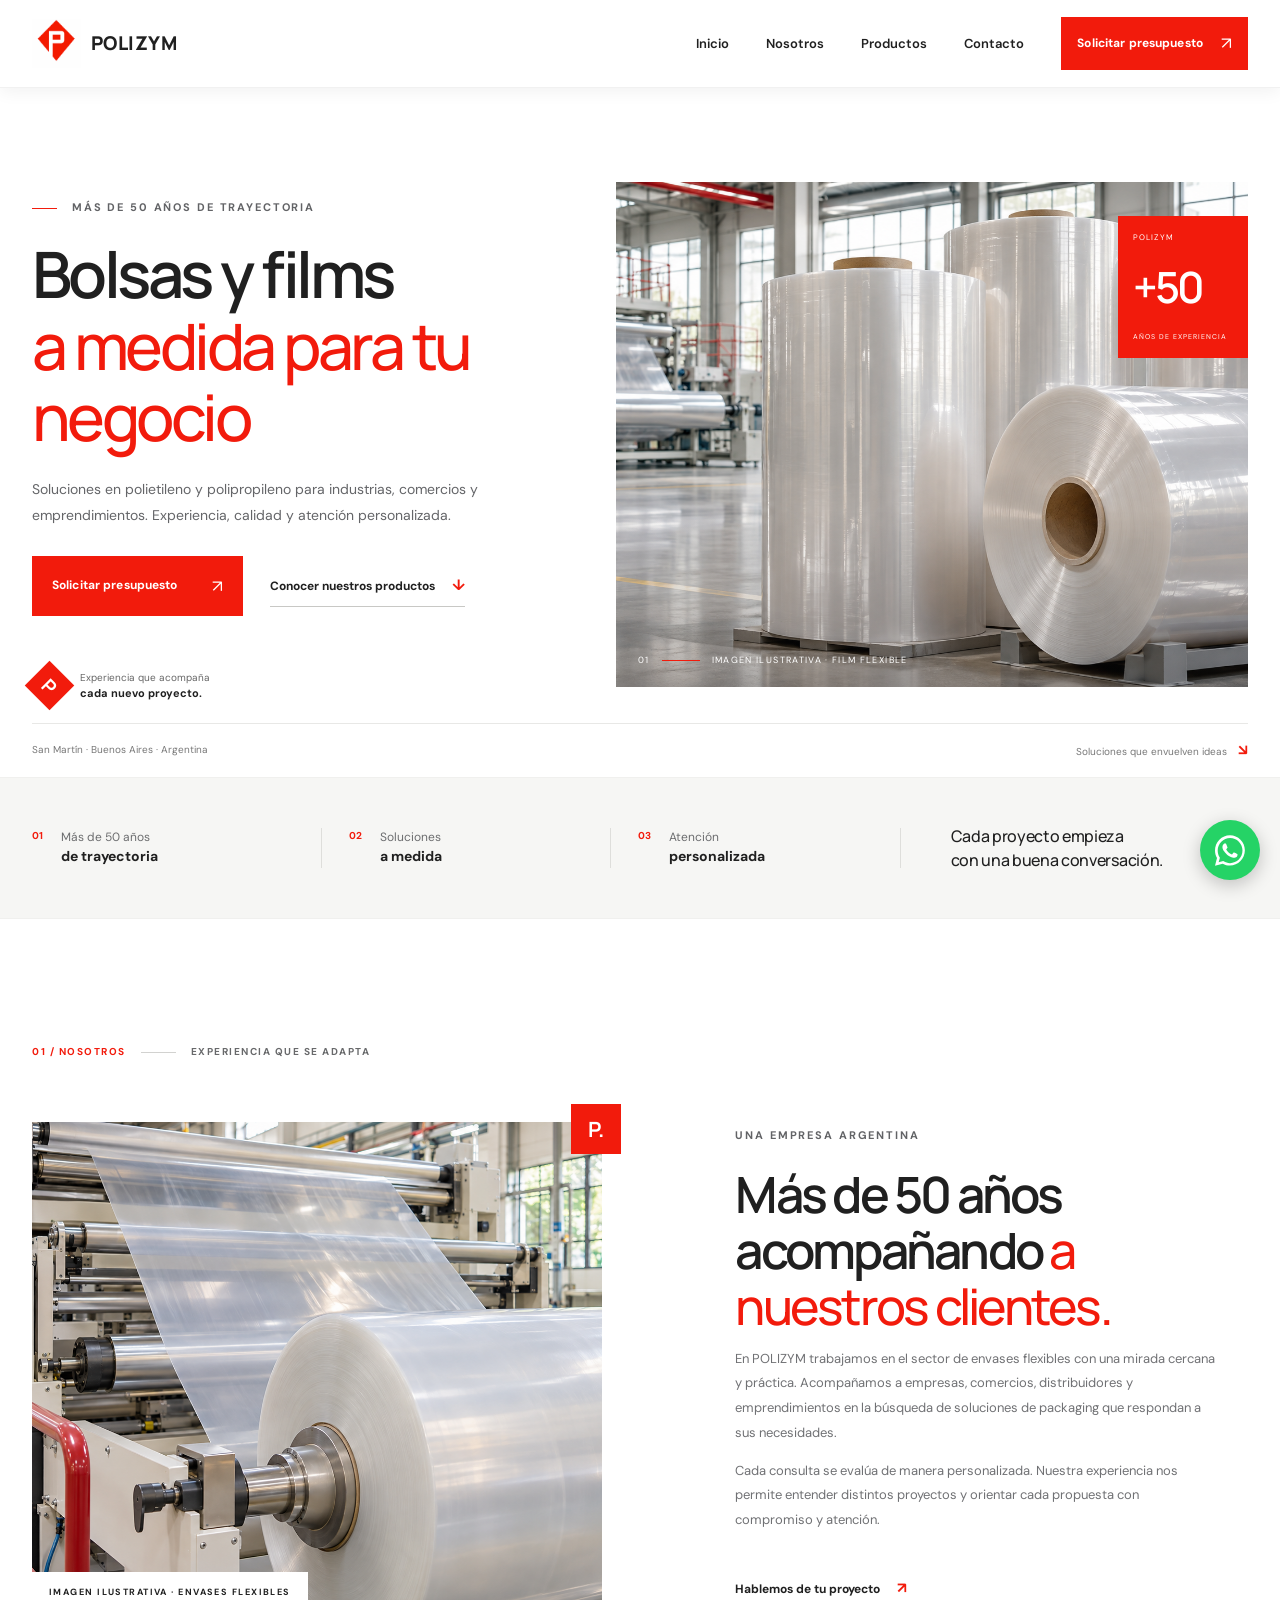
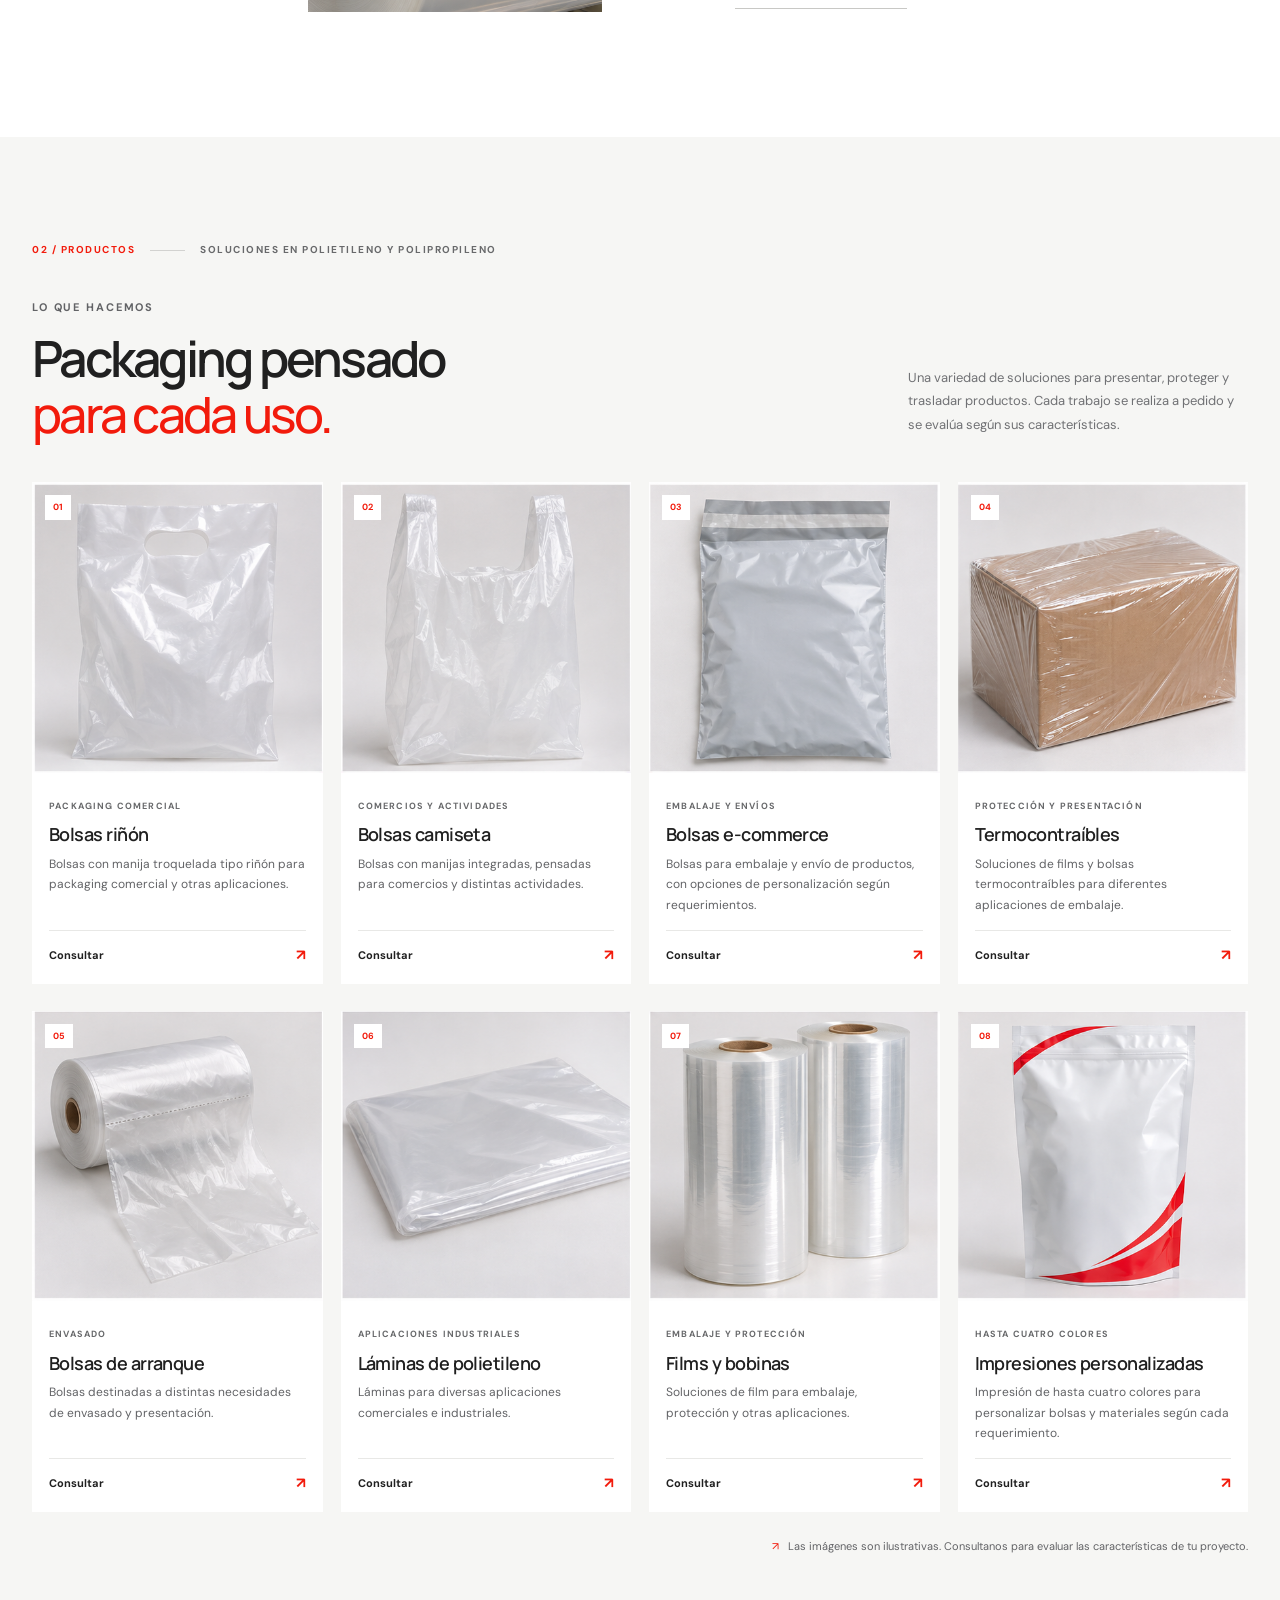
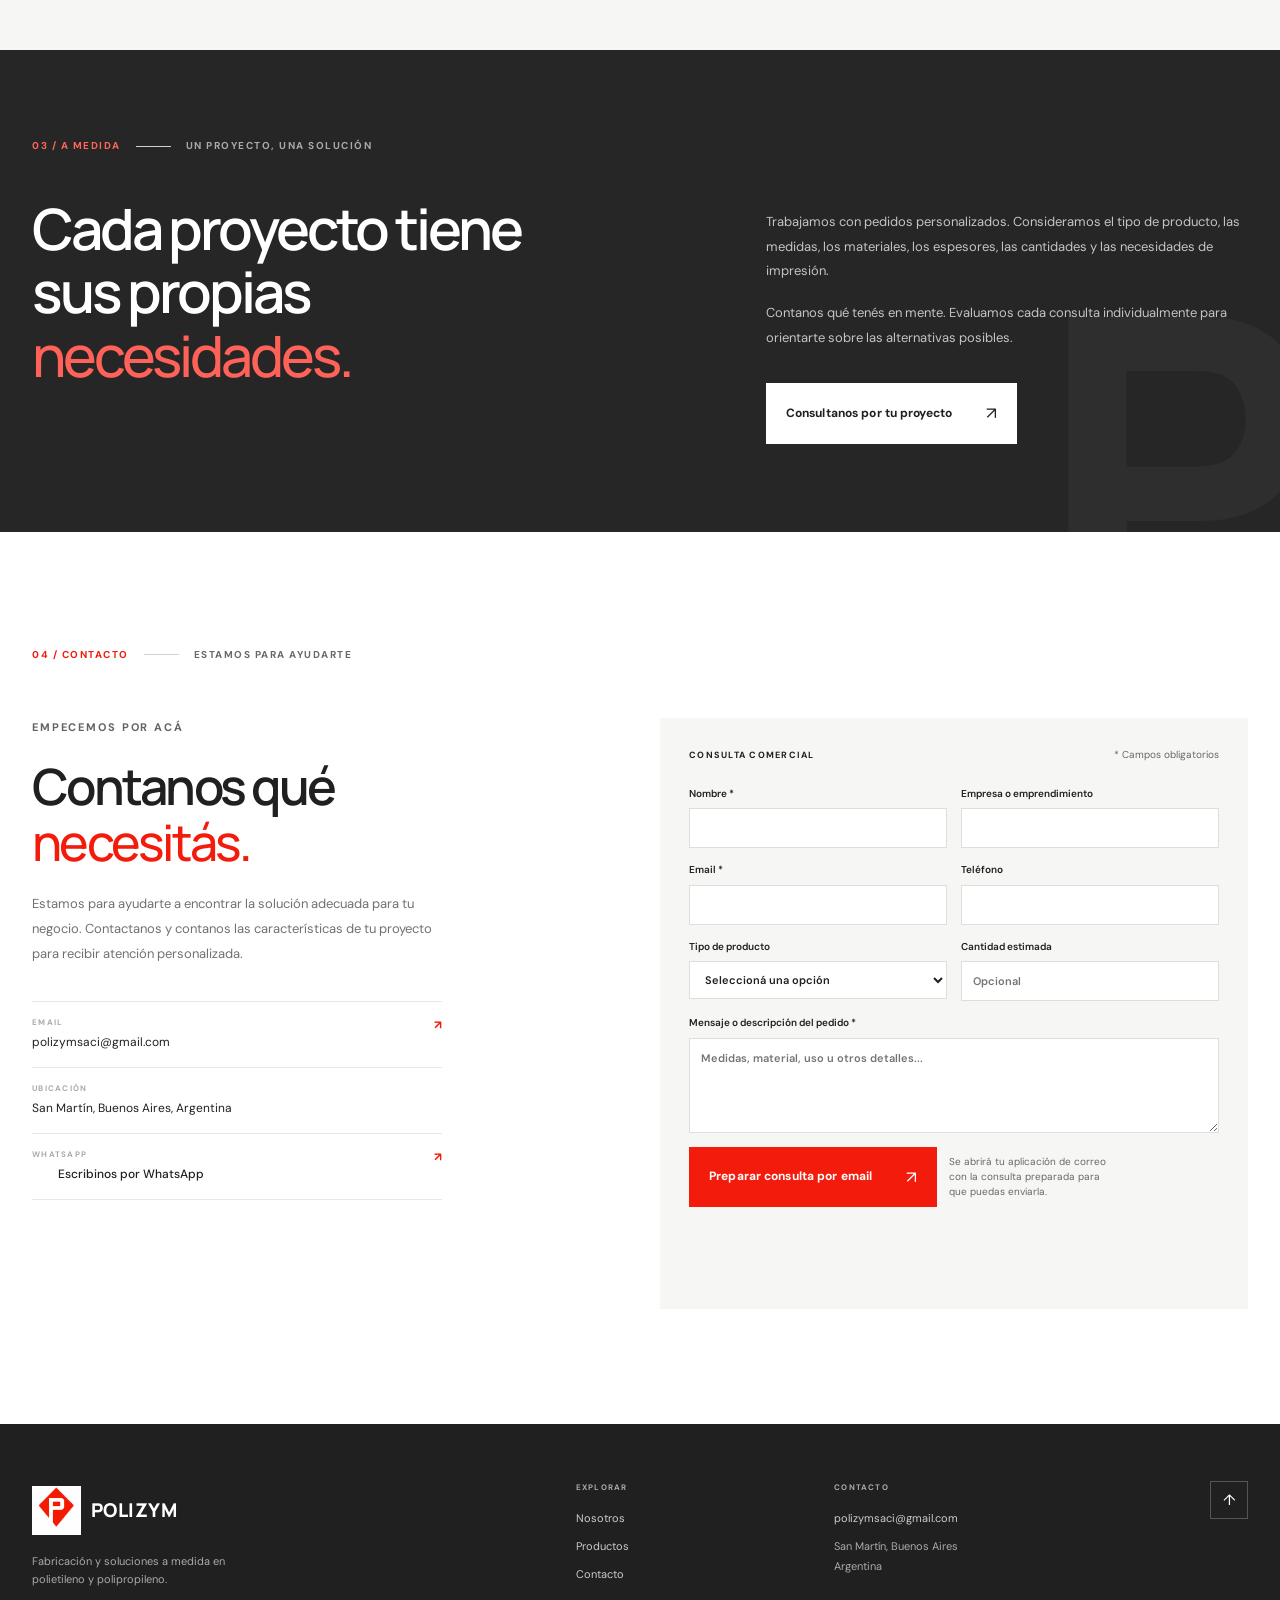
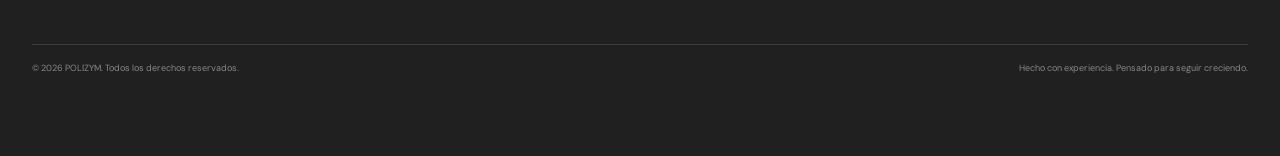
==== index.html @ 2a41277b "Actualizar identidad y titular de portada" ====
<!doctype html>
<html lang="es-AR">
<head>
  <meta charset="utf-8">
  <meta name="viewport" content="width=device-width, initial-scale=1">
  <meta name="theme-color" content="#ffffff">
  <meta name="description" content="Soluciones en polietileno y polipropileno para industrias, comercios y emprendimientos. Experiencia, calidad y atención personalizada.">
  <meta property="og:title" content="POLIZYM | Bolsas y films a medida">
  <meta property="og:description" content="Soluciones en polietileno y polipropileno para industrias, comercios y emprendimientos. Experiencia, calidad y atención personalizada.">
  <meta property="og:type" content="website">
  <title>POLIZYM | Bolsas y films a medida</title>
  <link rel="stylesheet" href="styles.css">
  <script src="config.js" defer></script>
  <script src="script.js" defer></script>
</head>
<body>
  <a class="skip-link" href="#contenido">Saltar al contenido</a>
  <header class="site-header" id="inicio">
    <div class="header-inner wrap">
      <a class="brand" href="#inicio" aria-label="POLIZYM, inicio">
        <span class="brand-symbol"><img src="assets/polizym.png" alt=""></span>
        <span class="brand-wordmark">POLIZYM</span>
      </a>
      <button class="menu-toggle" type="button" aria-expanded="false" aria-controls="main-nav" aria-label="Abrir menú">
        <span></span><span></span>
      </button>
      <nav class="main-nav" id="main-nav" aria-label="Navegación principal">
        <a href="#inicio">Inicio</a><a href="#nosotros">Nosotros</a><a href="#productos">Productos</a><a href="#contacto">Contacto</a>
        <a class="button button-small nav-cta" href="#contacto">Solicitar presupuesto <span aria-hidden="true">↗</span></a>
      </nav>
    </div>
  </header>
  <main id="contenido">
    <section class="hero wrap" aria-labelledby="hero-title">
      <div class="hero-copy">
        <p class="eyebrow"><span class="eyebrow-line"></span> Más de 50 años de trayectoria</p>
        <h1 id="hero-title">Bolsas y films<br><em>a medida para tu negocio</em></h1>
        <p class="hero-lede">Soluciones en polietileno y polipropileno para industrias, comercios y emprendimientos. Experiencia, calidad y atención personalizada.</p>
        <div class="hero-actions"><a class="button" href="#contacto">Solicitar presupuesto <span aria-hidden="true">↗</span></a><a class="text-link" href="#productos">Conocer nuestros productos <span aria-hidden="true">↓</span></a></div>
        <div class="hero-note"><span class="note-mark">P</span><span>Experiencia que acompaña<br><strong>cada nuevo proyecto.</strong></span></div>
      </div>
      <div class="hero-visual">
        <img class="hero-image" src="assets/hero-film-rolls.png" alt="Imagen ilustrativa de bobinas de film flexible en un entorno de conversión" fetchpriority="high">
        <div class="visual-index"><span>01</span><i></i><span>IMAGEN ILUSTRATIVA · FILM FLEXIBLE</span></div>
        <div class="hero-stamp"><span>POLIZYM</span><b>+50</b><small>AÑOS DE EXPERIENCIA</small></div>
      </div>
      <div class="hero-bottom"><span>San Martín · Buenos Aires · Argentina</span><span>Soluciones que envuelven ideas <b>↘</b></span></div>
    </section>
    <section class="value-strip" aria-label="Nuestros atributos"><div class="wrap value-grid"><div><span>01</span><p>Más de 50 años<br><strong>de trayectoria</strong></p></div><div><span>02</span><p>Soluciones<br><strong>a medida</strong></p></div><div><span>03</span><p>Atención<br><strong>personalizada</strong></p></div><div class="strip-aside">Cada proyecto empieza<br>con una buena conversación.</div></div></section>
    <section class="section about wrap" id="nosotros">
      <div class="section-kicker"><span>01 / NOSOTROS</span><i></i><span>EXPERIENCIA QUE SE ADAPTA</span></div>
      <div class="about-grid"><div class="about-photo"><img src="assets/about-film-line.png" alt="Imagen ilustrativa de una línea de conversión de film flexible" loading="lazy"><span class="photo-caption">IMAGEN ILUSTRATIVA · ENVASES FLEXIBLES</span><span class="photo-corner">P.</span></div>
        <div class="about-copy"><p class="eyebrow">Una empresa argentina</p><h2>Más de 50 años acompañando <em>a nuestros clientes.</em></h2><p>En POLIZYM trabajamos en el sector de envases flexibles con una mirada cercana y práctica. Acompañamos a empresas, comercios, distribuidores y emprendimientos en la búsqueda de soluciones de packaging que respondan a sus necesidades.</p><p>Cada consulta se evalúa de manera personalizada. Nuestra experiencia nos permite entender distintos proyectos y orientar cada propuesta con compromiso y atención.</p><a class="text-link" href="#contacto">Hablemos de tu proyecto <span aria-hidden="true">↗</span></a></div></div>
    </section>
    <section class="section products-section" id="productos"><div class="wrap"><div class="section-kicker"><span>02 / PRODUCTOS</span><i></i><span>SOLUCIONES EN POLIETILENO Y POLIPROPILENO</span></div><div class="section-heading"><div><p class="eyebrow">Lo que hacemos</p><h2>Packaging pensado<br><em>para cada uso.</em></h2></div><p class="section-intro">Una variedad de soluciones para presentar, proteger y trasladar productos. Cada trabajo se realiza a pedido y se evalúa según sus características.</p></div><div class="product-grid" id="product-grid"></div><p class="products-note"><span>↗</span> Las imágenes son ilustrativas. Consultanos para evaluar las características de tu proyecto.</p></div></section>
    <section class="custom-section"><div class="wrap custom-grid"><div><div class="section-kicker light"><span>03 / A MEDIDA</span><i></i><span>UN PROYECTO, UNA SOLUCIÓN</span></div><h2>Cada proyecto tiene<br>sus propias <em>necesidades.</em></h2></div><div class="custom-copy"><p>Trabajamos con pedidos personalizados. Consideramos el tipo de producto, las medidas, los materiales, los espesores, las cantidades y las necesidades de impresión.</p><p>Contanos qué tenés en mente. Evaluamos cada consulta individualmente para orientarte sobre las alternativas posibles.</p><a class="button button-light" href="#contacto">Consultanos por tu proyecto <span aria-hidden="true">↗</span></a></div><div class="custom-word" aria-hidden="true">P</div></div></section>
    <section class="section contact-section wrap" id="contacto"><div class="section-kicker"><span>04 / CONTACTO</span><i></i><span>ESTAMOS PARA AYUDARTE</span></div><div class="contact-grid"><div class="contact-intro"><p class="eyebrow">Empecemos por acá</p><h2>Contanos qué <em>necesitás.</em></h2><p>Estamos para ayudarte a encontrar la solución adecuada para tu negocio. Contactanos y contanos las características de tu proyecto para recibir atención personalizada.</p><div class="contact-details"><a href="mailto:polizymsaci@gmail.com"><span>EMAIL</span>polizymsaci@gmail.com <b>↗</b></a><div><span>UBICACIÓN</span>San Martín, Buenos Aires, Argentina</div><a class="whatsapp-link" href="https://wa.me/5491150123075?text=Hola%2C%20quisiera%20consultar%20por%20un%20presupuesto%20en%20Polizym." target="_blank" rel="noopener noreferrer"><span>WHATSAPP</span><span class="whatsapp-action"><img src="assets/whatsapp-mark.svg" alt="">Escribinos por WhatsApp</span><b>↗</b></a></div></div>
      <form class="contact-form" id="quote-form"><div class="form-title"><span>CONSULTA COMERCIAL</span><small>* Campos obligatorios</small></div><div class="form-row"><label>Nombre *<input name="nombre" autocomplete="name" required></label><label>Empresa o emprendimiento<input name="empresa" autocomplete="organization"></label></div><div class="form-row"><label>Email *<input type="email" name="email" autocomplete="email" required></label><label>Teléfono<input type="tel" name="telefono" autocomplete="tel"></label></div><div class="form-row"><label>Tipo de producto<select name="producto"><option value="">Seleccioná una opción</option></select></label><label>Cantidad estimada<input name="cantidad" placeholder="Opcional"></label></div><label>Mensaje o descripción del pedido *<textarea name="mensaje" rows="4" required placeholder="Medidas, material, uso u otros detalles..."></textarea></label><button class="button form-submit" type="submit">Preparar consulta por email <span aria-hidden="true">↗</span></button><p class="form-note">Se abrirá tu aplicación de correo con la consulta preparada para que puedas enviarla.</p><p class="form-status" id="form-status" role="status" aria-live="polite"></p></form></div></section>
  </main>
  <a class="whatsapp-float" href="https://wa.me/5491150123075?text=Hola%2C%20quisiera%20consultar%20por%20un%20presupuesto%20en%20Polizym." target="_blank" rel="noopener noreferrer" aria-label="Escribinos por WhatsApp" title="Escribinos por WhatsApp"><img src="assets/whatsapp-mark.svg" alt=""></a>
  <footer class="site-footer"><div class="wrap footer-main"><div class="footer-brand"><a class="brand" href="#inicio" aria-label="POLIZYM, volver al inicio"><span class="brand-symbol"><img src="assets/polizym.png" alt=""></span><span class="brand-wordmark">POLIZYM</span></a><p>Fabricación y soluciones a medida en polietileno y polipropileno.</p></div><div class="footer-column"><span>EXPLORAR</span><a href="#nosotros">Nosotros</a><a href="#productos">Productos</a><a href="#contacto">Contacto</a></div><div class="footer-column"><span>CONTACTO</span><a href="mailto:polizymsaci@gmail.com">polizymsaci@gmail.com</a><p>San Martín, Buenos Aires<br>Argentina</p></div><a class="back-top" href="#inicio" aria-label="Volver al inicio">↑</a></div><div class="wrap footer-bottom"><span>© <span id="year"></span> POLIZYM. Todos los derechos reservados.</span><span>Hecho con experiencia. Pensado para seguir creciendo.</span></div></footer>
</body>
</html>
---- styles.css ----
@import url('https://fonts.googleapis.com/css2?family=DM+Sans:wght@400;500;600;700&family=Manrope:wght@400;500;600;700;800&display=swap');
:root{--red:#f21b0c;--ink:#202020;--muted:#707174;--line:#e8e8e6;--paper:#fff;--soft:#f6f6f4;--font:'DM Sans',Arial,sans-serif;--display:'Manrope','DM Sans',Arial,sans-serif;--wrap:1220px}
*{box-sizing:border-box}html{scroll-behavior:smooth;scroll-padding-top:92px}body{margin:0;color:var(--ink);font-family:var(--font);font-size:15px;line-height:1.65;-webkit-font-smoothing:antialiased}img{display:block;max-width:100%}a{color:inherit;text-decoration:none}button,input,textarea,select{font:inherit}.wrap{width:min(var(--wrap),calc(100% - 64px));margin-inline:auto}.skip-link{position:absolute;left:16px;top:-60px;padding:10px 16px;background:#fff;z-index:100}.skip-link:focus{top:12px}.site-header{height:88px;background:rgba(255,255,255,.97);position:sticky;top:0;z-index:50;border-bottom:1px solid rgba(0,0,0,.055)}.header-inner{height:100%;display:flex;align-items:center;justify-content:space-between}.brand{height:62px;width:85px;display:flex;flex-direction:column;align-items:center;justify-content:center;overflow:hidden;position:relative}.brand img{width:76px;height:54px;object-fit:cover;object-position:center 45%;mix-blend-mode:multiply}.brand-caption{position:absolute;bottom:1px;font-size:6px;line-height:1;letter-spacing:1.2px;font-weight:700;background:#fff;padding:2px 3px}.main-nav{display:flex;align-items:center;gap:37px;font-size:13px;font-weight:600}.main-nav>a:not(.button){transition:color .2s}.main-nav>a:not(.button):hover{color:var(--red)}.button{display:inline-flex;align-items:center;justify-content:center;gap:34px;background:var(--red);color:#fff;padding:16px 20px;font-size:12px;font-weight:700;letter-spacing:.01em;transition:background .2s,transform .2s}.button:hover{background:#d91508;transform:translateY(-2px)}.button span{font-size:17px;font-weight:400}.button-small{padding:12px 16px;gap:18px}.menu-toggle{display:none}.hero{min-height:640px;padding-top:58px;display:grid;grid-template-columns: .9fr 1.1fr;grid-template-rows:1fr 54px;column-gap:5.5%;position:relative}.hero-copy{padding:52px 0 20px;max-width:500px}.eyebrow{margin:0 0 22px;color:#626366;font-size:10px;letter-spacing:.17em;text-transform:uppercase;font-weight:700}.eyebrow-line{display:inline-block;width:25px;height:1px;background:var(--red);vertical-align:middle;margin-right:10px}.hero h1,.section h2,.custom-section h2{font:600 clamp(44px,5vw,66px)/1.12 var(--display);letter-spacing:-.055em;margin:0}.hero h1 em,.section h2 em,.custom-section h2 em{font-weight:500;color:var(--red);font-style:normal}.hero-lede{max-width:450px;color:#646568;font-size:14px;line-height:1.85;margin:24px 0 27px}.hero-actions{display:flex;align-items:center;gap:27px}.text-link{font-size:12px;font-weight:700;border-bottom:1px solid #c8c8c5;padding:8px 0}.text-link span{margin-left:14px;color:var(--red);font-size:15px}.hero-note{display:flex;align-items:center;gap:13px;margin-top:52px;font-size:10px;line-height:1.5;color:#666}.hero-note strong{font-size:11px;color:var(--ink)}.note-mark{display:grid;place-items:center;width:35px;height:35px;background:var(--red);color:white;font:700 19px var(--display);transform:rotate(45deg)}.note-mark::first-letter{transform:rotate(-45deg)}.hero-visual{height:505px;position:relative;align-self:center;overflow:hidden;background:#e5e4e1}.hero-image{width:100%;height:100%;object-fit:cover;object-position:center}.hero-visual:after{content:"";position:absolute;inset:0;background:linear-gradient(0deg,rgba(20,20,20,.26),transparent 35%);pointer-events:none}.visual-index{position:absolute;z-index:1;left:22px;bottom:19px;display:flex;align-items:center;gap:12px;color:white;font-size:9px;letter-spacing:.15em}.visual-index i{width:38px;height:1px;background:var(--red)}.hero-stamp{position:absolute;z-index:2;right:0;top:34px;width:130px;height:142px;padding:15px;background:var(--red);color:white;display:flex;flex-direction:column;justify-content:space-between}.hero-stamp span,.hero-stamp small{font-size:8px;letter-spacing:.14em}.hero-stamp b{font:600 43px/.95 var(--display);letter-spacing:-.07em}.hero-stamp small{font-size:7px}.hero-bottom{grid-column:1/-1;display:flex;justify-content:space-between;align-items:center;border-top:1px solid var(--line);font-size:10px;color:#777}.hero-bottom b{color:var(--red);font-size:15px;margin-left:8px}.value-strip{background:var(--soft);border-block:1px solid #f0f0ee}.value-grid{min-height:140px;display:grid;grid-template-columns:repeat(3,1fr) 1.2fr;align-items:center}.value-grid>div:not(.strip-aside){display:flex;align-items:flex-start;gap:18px;border-right:1px solid #dededb;padding-left:27px}.value-grid>div:first-child{padding-left:0}.value-grid>div>span{color:var(--red);font-size:10px;font-weight:700}.value-grid p{margin:0;color:#6c6d6f;font-size:12px;line-height:1.55}.value-grid p strong{color:var(--ink);font-size:14px}.strip-aside{padding-left:50px;font:500 16px/1.5 var(--display);letter-spacing:-.02em}.section{padding-block:125px}.section-kicker{display:flex;align-items:center;gap:15px;font-size:9px;letter-spacing:.15em;color:#858587;font-weight:700}.section-kicker span:first-child{color:var(--red)}.section-kicker i{width:35px;height:1px;background:#d2d2d0}.about-grid{display:grid;grid-template-columns:1fr .9fr;gap:11%;align-items:center;margin-top:62px}.about-photo{height:490px;position:relative;background:#eee}.about-photo img{height:100%;width:100%;object-fit:cover}.photo-caption{position:absolute;bottom:0;left:0;background:#fff;padding:13px 17px;font-size:8px;font-weight:700;letter-spacing:.16em}.photo-corner{position:absolute;right:-19px;top:-18px;width:50px;height:50px;display:grid;place-items:center;color:#fff;background:var(--red);font:700 21px var(--display)}.about-copy{max-width:480px}.about-copy h2,.section-heading h2,.contact-intro h2{font-size:clamp(36px,4vw,50px)}.about-copy>p:not(.eyebrow),.contact-intro>p:not(.eyebrow){color:var(--muted);font-size:13px;line-height:1.9}.about-copy .text-link{display:inline-block;margin-top:22px}.products-section{background:var(--soft);padding-block:105px 95px}.section-heading{display:flex;justify-content:space-between;align-items:end;margin:39px 0 40px}.section-heading .eyebrow{margin-bottom:14px}.section-intro{max-width:340px;color:var(--muted);font-size:13px;line-height:1.8;margin:0 0 6px}.product-grid{display:grid;grid-template-columns:repeat(4,1fr);gap:27px 18px}.product-card{background:#fff;min-width:0}.product-image{height:205px;position:relative;overflow:hidden;background:#e4e3df}.product-image img{width:100%;height:100%;object-fit:cover;transition:transform .5s}.product-card:hover .product-image img{transform:scale(1.035)}.product-number{position:absolute;left:13px;top:13px;background:white;color:var(--red);font-size:9px;font-weight:700;padding:5px 8px}.product-info{padding:19px 17px 16px}.product-category{font-size:8px;letter-spacing:.13em;color:#8b8b8c;font-weight:700}.product-info h3{font:600 18px/1.3 var(--display);letter-spacing:-.03em;margin:7px 0}.product-info p{min-height:62px;margin:0;color:var(--muted);font-size:11px;line-height:1.7}.product-info>a{display:flex;justify-content:space-between;align-items:center;border-top:1px solid var(--line);margin-top:14px;padding-top:12px;font-size:10px;font-weight:700}.product-info>a span{font-size:15px;color:var(--red)}.products-note{margin:25px 0 0;text-align:right;font-size:10px;color:#777}.products-note span{color:var(--red);margin-right:6px}.custom-section{background:#262626;color:#fff;padding:88px 0;overflow:hidden}.custom-grid{display:grid;grid-template-columns:1fr .82fr;gap:12%;position:relative}.section-kicker.light{color:#aaa}.section-kicker.light span:first-child{color:#ff665b}.custom-section h2{font-size:clamp(40px,4.5vw,57px);margin-top:42px;position:relative;z-index:1}.custom-section h2 em{color:#ff6258}.custom-copy{padding-top:72px;position:relative;z-index:1}.custom-copy p{font-size:13px;color:#c4c4c4;line-height:1.9;margin:0 0 17px}.button-light{margin-top:16px;background:#fff;color:var(--ink)}.button-light:hover{background:#f1f1ef}.custom-word{position:absolute;right:-70px;bottom:-190px;font:800 430px/.8 var(--display);color:rgba(255,255,255,.035);pointer-events:none}.contact-section{padding-block:115px}.contact-grid{display:grid;grid-template-columns:.82fr 1fr;gap:12%;margin-top:55px}.contact-intro{max-width:410px}.contact-intro h2{margin-bottom:22px}.contact-details{margin-top:35px;border-top:1px solid var(--line)}.contact-details>a,.contact-details>div{display:flex;flex-direction:column;padding:14px 0;border-bottom:1px solid var(--line);font-size:12px}.contact-details span{font-size:8px;font-weight:700;letter-spacing:.16em;color:#888;margin-bottom:4px}.contact-details b{position:absolute;right:0;color:var(--red)}.contact-details a{position:relative}.contact-form{padding:29px;background:var(--soft)}.form-title{display:flex;justify-content:space-between;align-items:center;margin-bottom:22px}.form-title span{font-size:9px;font-weight:700;letter-spacing:.14em}.form-title small,.form-note{color:#888;font-size:9px}.form-row{display:grid;grid-template-columns:1fr 1fr;gap:14px}.contact-form label{display:block;font-size:10px;font-weight:600;margin-bottom:14px}.contact-form input,.contact-form select,.contact-form textarea{display:block;width:100%;margin-top:6px;border:1px solid #dededb;background:#fff;padding:10px 11px;color:var(--ink);font-size:11px;outline:none;border-radius:0}.contact-form input:focus,.contact-form select:focus,.contact-form textarea:focus{border-color:var(--red);box-shadow:0 0 0 2px rgba(242,27,12,.09)}.contact-form textarea{resize:vertical;min-height:95px}.form-submit{border:0;cursor:pointer}.form-note{display:inline-block;margin:0 0 0 12px;max-width:170px;vertical-align:middle;line-height:1.5}.form-status{font-size:10px;color:#3f6e41}.site-footer{background:#202020;color:white;padding-top:57px}.footer-main{display:grid;grid-template-columns:1.5fr .65fr 1fr auto;gap:40px;padding-bottom:45px}.footer-brand .brand{filter:none}.footer-brand .brand img{mix-blend-mode:normal}.footer-brand .brand-caption{color:#222}.footer-brand>p{font-size:11px;color:#aaa;max-width:230px;margin-top:13px}.footer-column{display:flex;flex-direction:column;gap:10px;font-size:11px;color:#ccc}.footer-column>span{font-size:8px;letter-spacing:.15em;color:#888;font-weight:700;margin-bottom:5px}.footer-column p{margin:0;color:#aaa;line-height:1.8}.back-top{width:38px;height:38px;border:1px solid #555;display:grid;place-items:center;align-self:start}.footer-bottom{border-top:1px solid #3b3b3b;padding-block:16px;display:flex;justify-content:space-between;color:#888;font-size:9px}
@media(max-width:900px){.wrap{width:min(var(--wrap),calc(100% - 42px))}.main-nav{gap:20px}.hero{min-height:590px;column-gap:4%;grid-template-columns:.9fr 1.1fr}.hero-visual{height:450px}.hero h1{font-size:52px}.hero-actions{align-items:flex-start;flex-direction:column;gap:12px}.hero-note{margin-top:35px}.value-grid{grid-template-columns:repeat(3,1fr)}.strip-aside{display:none}.about-grid{gap:7%}.about-photo{height:420px}.product-grid{grid-template-columns:repeat(2,1fr)}.product-image{height:230px}.contact-grid{gap:6%}.custom-grid{gap:7%}}
@media(max-width:640px){html{scroll-padding-top:72px}.wrap{width:calc(100% - 38px)}.site-header{height:72px}.brand{height:58px;width:76px}.brand img{width:68px;height:49px}.menu-toggle{display:flex;width:42px;height:42px;border:1px solid var(--line);background:#fff;flex-direction:column;align-items:center;justify-content:center;gap:6px;cursor:pointer}.menu-toggle span{width:17px;height:1px;background:var(--ink);transition:transform .2s}.menu-toggle[aria-expanded=true] span:first-child{transform:translateY(3.5px) rotate(45deg)}.menu-toggle[aria-expanded=true] span:last-child{transform:translateY(-3.5px) rotate(-45deg)}.main-nav{position:absolute;top:71px;left:0;right:0;display:none;align-items:stretch;gap:0;padding:10px 20px 22px;background:#fff;border-bottom:1px solid var(--line);box-shadow:0 18px 25px rgba(0,0,0,.06)}.main-nav.is-open{display:flex;flex-direction:column}.main-nav>a:not(.button){padding:13px 0;border-bottom:1px solid #f0f0ef}.nav-cta{margin-top:15px;justify-content:space-between}.hero{display:flex;flex-direction:column;padding-top:29px;min-height:unset}.hero-copy{padding:23px 0 29px}.hero h1{font-size:clamp(43px,12vw,58px)}.hero-lede{font-size:13px;margin:19px 0 22px}.hero-actions{flex-direction:row;flex-wrap:wrap;gap:15px}.button{padding:14px 16px;gap:19px}.text-link{font-size:10px}.hero-note{display:none}.hero-visual{width:100%;height:390px}.hero-stamp{width:106px;height:119px;top:20px}.hero-stamp b{font-size:36px}.hero-bottom{width:100%;min-height:58px;margin-top:22px;font-size:8px;gap:12px}.hero-bottom span:last-child{text-align:right}.value-grid{min-height:110px;padding-block:14px;grid-template-columns:repeat(3,1fr)}.value-grid>div:not(.strip-aside){padding-left:11px;gap:8px}.value-grid>div:first-child{padding-left:0}.value-grid p{font-size:9px}.value-grid p strong{font-size:11px}.value-grid>div>span{font-size:8px}.section{padding-block:77px}.section-kicker{font-size:7px;gap:8px;letter-spacing:.1em}.section-kicker i{width:20px}.about-grid{grid-template-columns:1fr;gap:35px;margin-top:35px}.about-photo{height:365px;margin-right:12px}.photo-corner{right:-12px}.about-copy h2,.section-heading h2,.contact-intro h2{font-size:39px}.about-copy>p:not(.eyebrow){font-size:12px}.products-section{padding-block:75px}.section-heading{display:block;margin:34px 0 28px}.section-intro{margin-top:17px;font-size:12px}.product-grid{gap:13px}.product-image{height:150px}.product-info{padding:13px 11px}.product-category{font-size:7px}.product-info h3{font-size:15px}.product-info p{font-size:10px;min-height:88px}.product-info>a{margin-top:9px}.products-note{text-align:left;line-height:1.6}.custom-section{padding:67px 0}.custom-grid{grid-template-columns:1fr;gap:10px}.custom-section h2{font-size:43px;margin-top:32px}.custom-copy{padding-top:10px}.custom-copy p{font-size:12px}.custom-word{font-size:300px;right:-45px;bottom:-90px}.contact-section{padding-block:77px}.contact-grid{grid-template-columns:1fr;gap:30px;margin-top:35px}.contact-intro>p:not(.eyebrow){font-size:12px}.contact-details{margin-top:23px}.contact-form{padding:20px 15px}.form-row{gap:9px}.form-title{align-items:flex-start;gap:5px}.form-title span{font-size:8px}.form-title small{font-size:8px}.form-note{margin:10px 0 0;display:block;max-width:none}.site-footer{padding-top:39px}.footer-main{grid-template-columns:1fr 1fr;gap:28px 20px;padding-bottom:30px}.footer-brand{grid-column:1/-1}.footer-brand>p{margin-top:8px}.back-top{justify-self:end}.footer-bottom{font-size:8px;gap:14px;align-items:flex-start}.footer-bottom span:last-child{text-align:right;max-width:135px}}
@media(prefers-reduced-motion:reduce){*,*::before,*::after{scroll-behavior:auto!important;transition-duration:.01ms!important;animation-duration:.01ms!important;animation-iteration-count:1!important}}

/* Ajustes de legibilidad y cabecera para la primera ronda visual. */
.site-header{background:#fff;box-shadow:0 4px 16px rgba(24,24,24,.055)}
.brand{width:auto;height:58px;flex-direction:row;justify-content:flex-start;gap:10px;overflow:visible}
.brand-symbol{width:49px;height:49px;flex:0 0 49px;display:block;overflow:hidden;background:#fff}
.brand-symbol img{width:100%;height:100%;object-fit:cover;object-position:center 44%;mix-blend-mode:multiply}
.brand-wordmark{display:block;color:#202020;font:800 19px/1 var(--display);letter-spacing:.025em}
.footer-brand .brand-symbol{border:1px solid rgba(255,255,255,.16)}
.footer-brand .brand-wordmark{color:#fff}
html{scroll-padding-top:108px}
#nosotros,#productos,#contacto{scroll-margin-top:108px}
.section-kicker{font-size:10px;color:#68696b}
.eyebrow{font-size:11px}
.photo-caption{font-size:9px}
.product-category{font-size:9px;color:#68696b}
.product-info p{font-size:12px;color:#626366}
.product-info>a{font-size:11px}
.products-note{font-size:11px;color:#626366}
.contact-details span,.footer-column>span{color:#aaa}
.form-title small,.form-note{font-size:10px;color:#686868}
.product-image{height:auto;aspect-ratio:1/1}
.product-image img.product-sheet{position:absolute;top:var(--sheet-y);left:var(--sheet-x);width:400%;height:200%;max-width:none;object-fit:fill;transform:none}
.product-card:hover .product-image img.product-sheet{transform:none}
@media(max-width:640px){
  .brand{height:54px;gap:8px}
  .brand-symbol{width:43px;height:43px;flex-basis:43px}
  .brand-wordmark{font-size:17px}
  html{scroll-padding-top:84px}
  #nosotros,#productos,#contacto{scroll-margin-top:84px}
  .section-kicker{font-size:8px;gap:8px}
  .eyebrow{font-size:10px}
  .product-category{font-size:8px}
  .product-info p{font-size:11px}
  .products-note{font-size:10px}
}

/* WhatsApp queda fijo sobre la ventana y se mantiene por encima del contenido. */
.whatsapp-float{position:fixed;right:20px;right:max(20px,env(safe-area-inset-right,0px));bottom:20px;bottom:max(20px,env(safe-area-inset-bottom,0px));z-index:9999;width:60px;height:60px;border-radius:50%;display:grid;place-items:center;background:#25D366;box-shadow:0 5px 18px rgba(0,0,0,.22);pointer-events:auto;transition:transform .2s,box-shadow .2s}
.whatsapp-float img{width:35px;height:35px;object-fit:contain;pointer-events:none}
.whatsapp-float:hover{transform:translateY(-3px);box-shadow:0 8px 22px rgba(0,0,0,.28)}
.whatsapp-float:active{transform:translateY(-1px) scale(.97)}
.whatsapp-float:focus-visible{outline:3px solid var(--ink);outline-offset:4px}
.contact-details .whatsapp-action{display:flex;align-items:center;gap:8px;margin:0;color:var(--ink);font-size:12px;font-weight:500;letter-spacing:normal}
.whatsapp-action img{width:18px;height:18px;object-fit:contain}
.contact-form{padding-bottom:92px}
.site-footer{padding-bottom:64px}
@media(max-width:640px){.whatsapp-float{right:16px;right:max(16px,env(safe-area-inset-right,0px));bottom:16px;bottom:max(16px,env(safe-area-inset-bottom,0px))}}
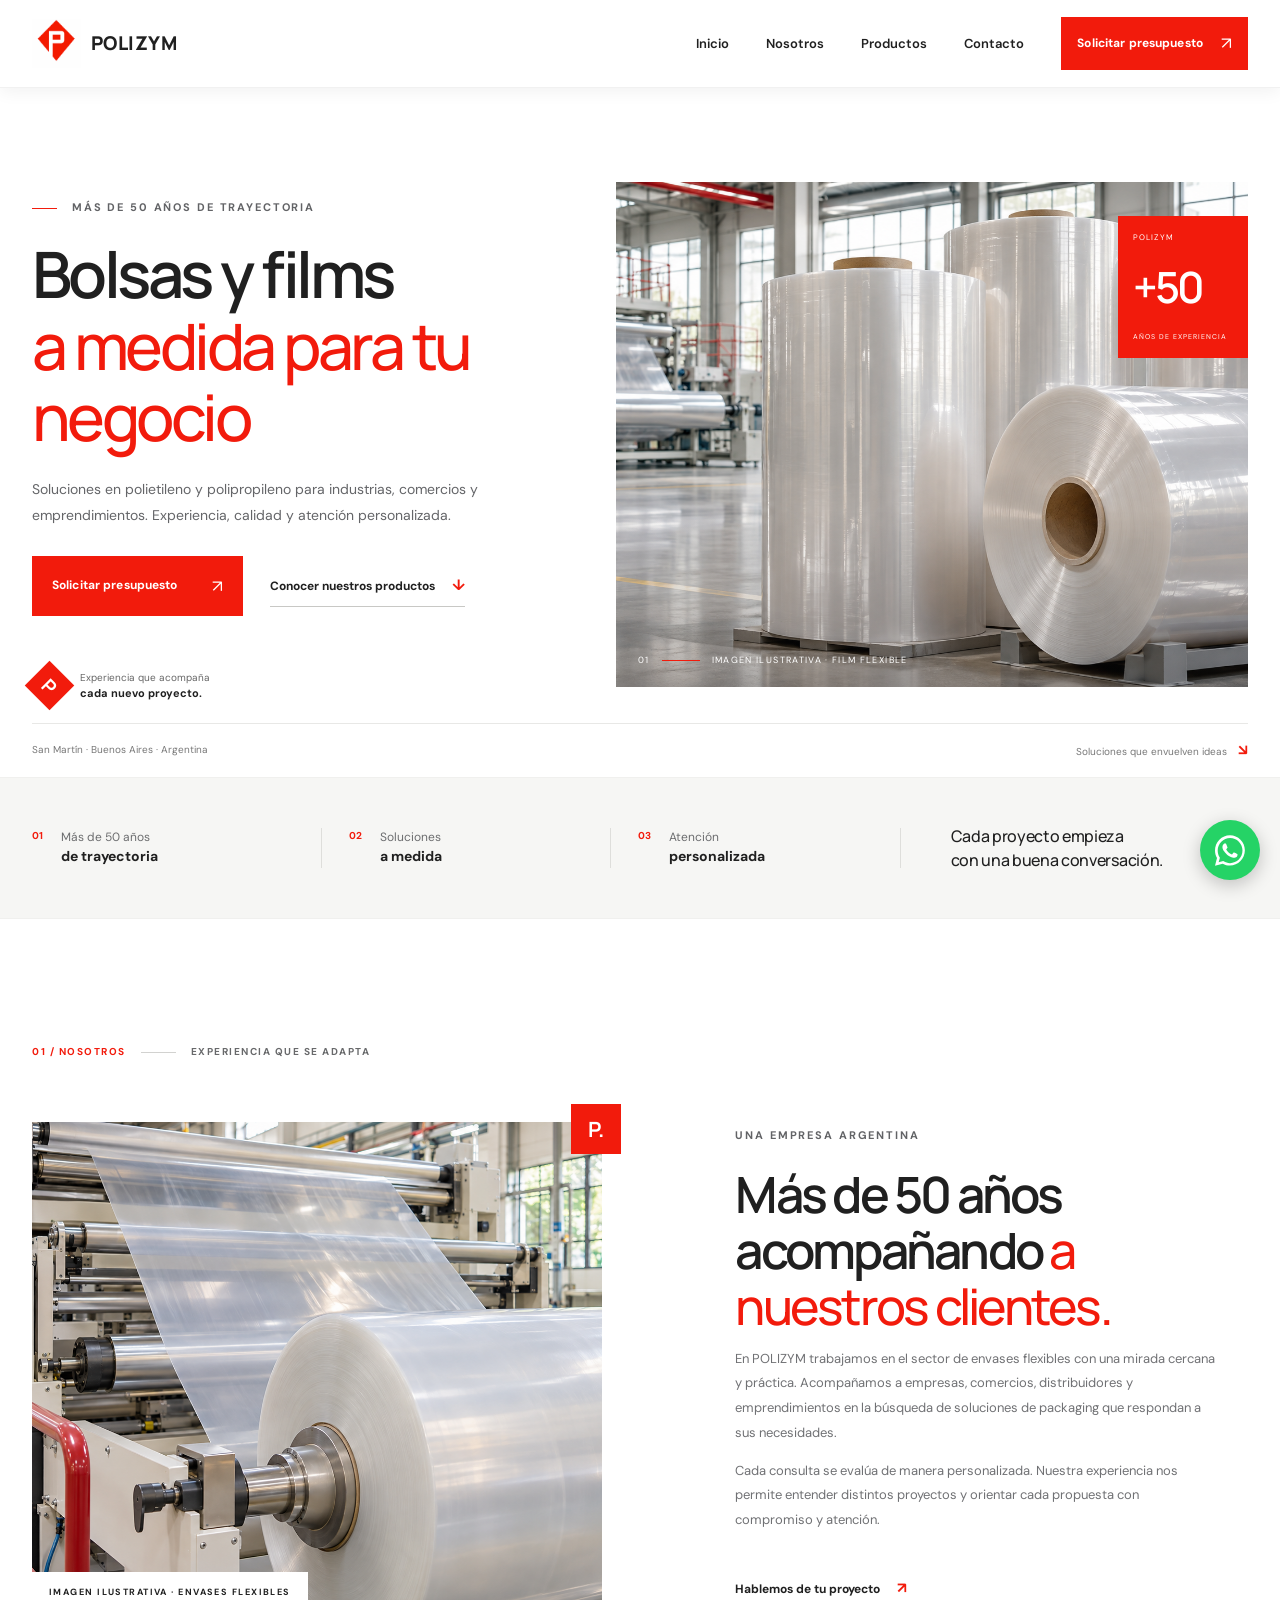
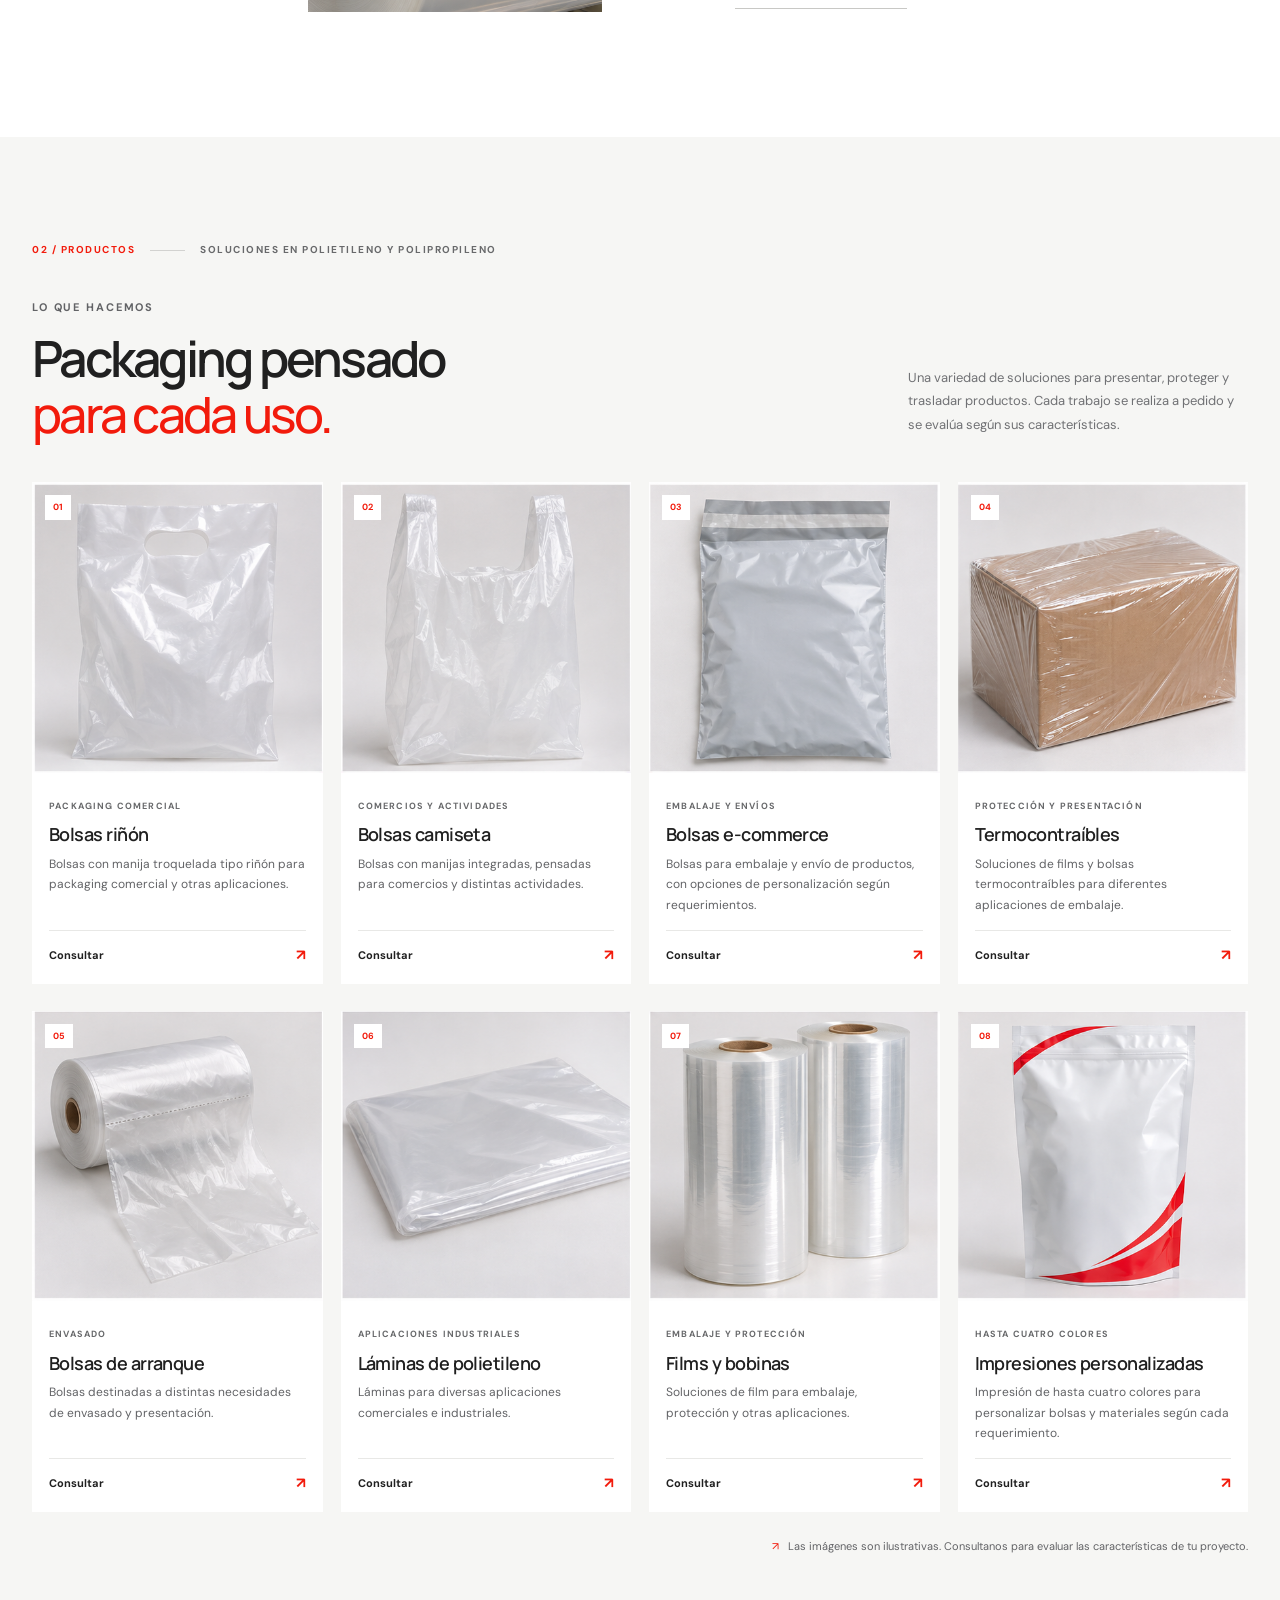
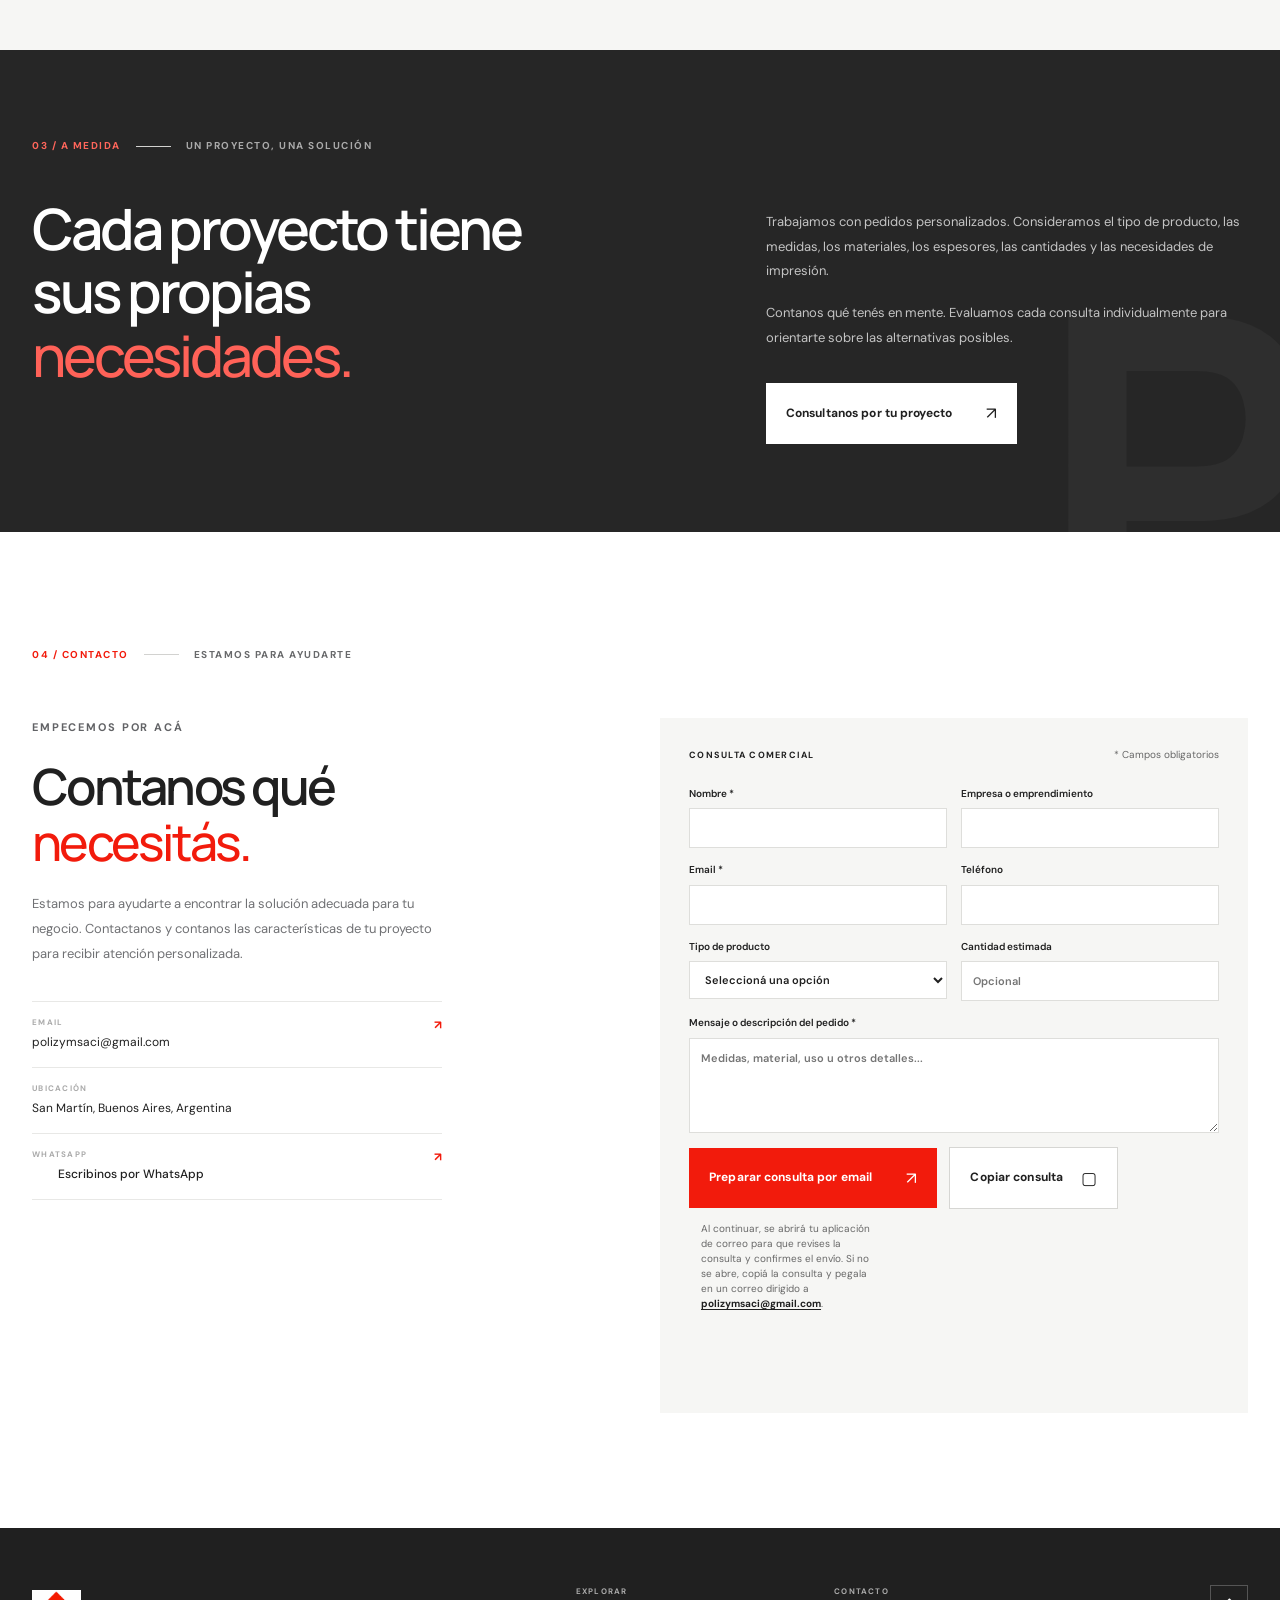
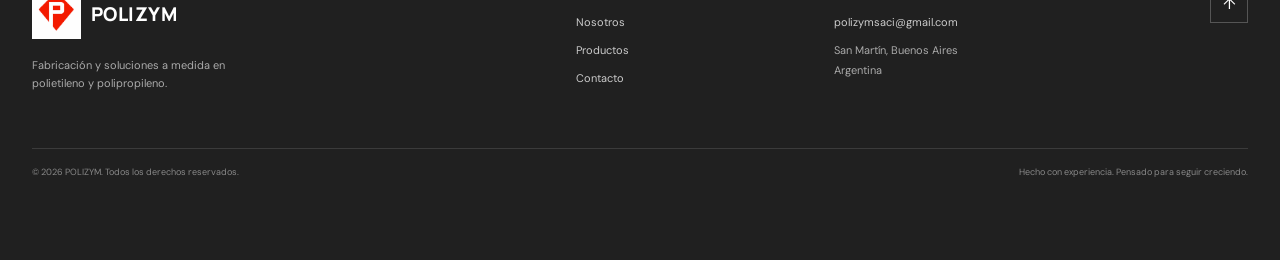
==== commit 278e1aea: "Mejorar formulario de presupuestos y copia de consulta" ====
--- a/index.html
+++ b/index.html
@@ -55,7 +55,7 @@
     <section class="section products-section" id="productos"><div class="wrap"><div class="section-kicker"><span>02 / PRODUCTOS</span><i></i><span>SOLUCIONES EN POLIETILENO Y POLIPROPILENO</span></div><div class="section-heading"><div><p class="eyebrow">Lo que hacemos</p><h2>Packaging pensado<br><em>para cada uso.</em></h2></div><p class="section-intro">Una variedad de soluciones para presentar, proteger y trasladar productos. Cada trabajo se realiza a pedido y se evalúa según sus características.</p></div><div class="product-grid" id="product-grid"></div><p class="products-note"><span>↗</span> Las imágenes son ilustrativas. Consultanos para evaluar las características de tu proyecto.</p></div></section>
     <section class="custom-section"><div class="wrap custom-grid"><div><div class="section-kicker light"><span>03 / A MEDIDA</span><i></i><span>UN PROYECTO, UNA SOLUCIÓN</span></div><h2>Cada proyecto tiene<br>sus propias <em>necesidades.</em></h2></div><div class="custom-copy"><p>Trabajamos con pedidos personalizados. Consideramos el tipo de producto, las medidas, los materiales, los espesores, las cantidades y las necesidades de impresión.</p><p>Contanos qué tenés en mente. Evaluamos cada consulta individualmente para orientarte sobre las alternativas posibles.</p><a class="button button-light" href="#contacto">Consultanos por tu proyecto <span aria-hidden="true">↗</span></a></div><div class="custom-word" aria-hidden="true">P</div></div></section>
     <section class="section contact-section wrap" id="contacto"><div class="section-kicker"><span>04 / CONTACTO</span><i></i><span>ESTAMOS PARA AYUDARTE</span></div><div class="contact-grid"><div class="contact-intro"><p class="eyebrow">Empecemos por acá</p><h2>Contanos qué <em>necesitás.</em></h2><p>Estamos para ayudarte a encontrar la solución adecuada para tu negocio. Contactanos y contanos las características de tu proyecto para recibir atención personalizada.</p><div class="contact-details"><a href="mailto:polizymsaci@gmail.com"><span>EMAIL</span>polizymsaci@gmail.com <b>↗</b></a><div><span>UBICACIÓN</span>San Martín, Buenos Aires, Argentina</div><a class="whatsapp-link" href="https://wa.me/5491150123075?text=Hola%2C%20quisiera%20consultar%20por%20un%20presupuesto%20en%20Polizym." target="_blank" rel="noopener noreferrer"><span>WHATSAPP</span><span class="whatsapp-action"><img src="assets/whatsapp-mark.svg" alt="">Escribinos por WhatsApp</span><b>↗</b></a></div></div>
-      <form class="contact-form" id="quote-form"><div class="form-title"><span>CONSULTA COMERCIAL</span><small>* Campos obligatorios</small></div><div class="form-row"><label>Nombre *<input name="nombre" autocomplete="name" required></label><label>Empresa o emprendimiento<input name="empresa" autocomplete="organization"></label></div><div class="form-row"><label>Email *<input type="email" name="email" autocomplete="email" required></label><label>Teléfono<input type="tel" name="telefono" autocomplete="tel"></label></div><div class="form-row"><label>Tipo de producto<select name="producto"><option value="">Seleccioná una opción</option></select></label><label>Cantidad estimada<input name="cantidad" placeholder="Opcional"></label></div><label>Mensaje o descripción del pedido *<textarea name="mensaje" rows="4" required placeholder="Medidas, material, uso u otros detalles..."></textarea></label><button class="button form-submit" type="submit">Preparar consulta por email <span aria-hidden="true">↗</span></button><p class="form-note">Se abrirá tu aplicación de correo con la consulta preparada para que puedas enviarla.</p><p class="form-status" id="form-status" role="status" aria-live="polite"></p></form></div></section>
+      <form class="contact-form" id="quote-form"><div class="form-title"><span>CONSULTA COMERCIAL</span><small>* Campos obligatorios</small></div><div class="form-row"><label>Nombre *<input name="nombre" autocomplete="name" required></label><label>Empresa o emprendimiento<input name="empresa" autocomplete="organization"></label></div><div class="form-row"><label>Email *<input type="email" name="email" autocomplete="email" required></label><label>Teléfono<input type="tel" name="telefono" autocomplete="tel"></label></div><div class="form-row"><label>Tipo de producto<select name="producto" required><option value="">Seleccioná una opción</option></select></label><label>Cantidad estimada<input name="cantidad" placeholder="Opcional"></label></div><label>Mensaje o descripción del pedido *<textarea name="mensaje" rows="4" required placeholder="Medidas, material, uso u otros detalles..."></textarea></label><div class="form-actions"><button class="button form-submit" type="submit">Preparar consulta por email <span aria-hidden="true">↗</span></button><button class="button button-copy" id="copy-consultation" type="button">Copiar consulta <span aria-hidden="true">▢</span></button></div><p class="form-note" id="form-note">Al continuar, se abrirá tu aplicación de correo para que revises la consulta y confirmes el envío. Si no se abre, copiá la consulta y pegala en un correo dirigido a <a href="mailto:polizymsaci@gmail.com">polizymsaci@gmail.com</a>.</p><p class="form-status" id="form-status" role="status" aria-live="polite"></p></form></div></section>
   </main>
   <a class="whatsapp-float" href="https://wa.me/5491150123075?text=Hola%2C%20quisiera%20consultar%20por%20un%20presupuesto%20en%20Polizym." target="_blank" rel="noopener noreferrer" aria-label="Escribinos por WhatsApp" title="Escribinos por WhatsApp"><img src="assets/whatsapp-mark.svg" alt=""></a>
   <footer class="site-footer"><div class="wrap footer-main"><div class="footer-brand"><a class="brand" href="#inicio" aria-label="POLIZYM, volver al inicio"><span class="brand-symbol"><img src="assets/polizym.png" alt=""></span><span class="brand-wordmark">POLIZYM</span></a><p>Fabricación y soluciones a medida en polietileno y polipropileno.</p></div><div class="footer-column"><span>EXPLORAR</span><a href="#nosotros">Nosotros</a><a href="#productos">Productos</a><a href="#contacto">Contacto</a></div><div class="footer-column"><span>CONTACTO</span><a href="mailto:polizymsaci@gmail.com">polizymsaci@gmail.com</a><p>San Martín, Buenos Aires<br>Argentina</p></div><a class="back-top" href="#inicio" aria-label="Volver al inicio">↑</a></div><div class="wrap footer-bottom"><span>© <span id="year"></span> POLIZYM. Todos los derechos reservados.</span><span>Hecho con experiencia. Pensado para seguir creciendo.</span></div></footer>
--- a/styles.css
+++ b/styles.css
@@ -50,4 +50,9 @@
 .whatsapp-action img{width:18px;height:18px;object-fit:contain}
 .contact-form{padding-bottom:92px}
 .site-footer{padding-bottom:64px}
+.form-actions{display:flex;flex-wrap:wrap;align-items:center;gap:12px;margin-bottom:12px}
+.button-copy{background:#fff;color:var(--ink);border:1px solid #d6d6d3;gap:18px}
+.button-copy:hover{background:#f0f0ee}
+.form-note a{color:var(--ink);font-weight:700;text-decoration:underline;text-underline-offset:2px}
 @media(max-width:640px){.whatsapp-float{right:16px;right:max(16px,env(safe-area-inset-right,0px));bottom:16px;bottom:max(16px,env(safe-area-inset-bottom,0px))}}
+@media(max-width:640px){.form-row{grid-template-columns:1fr}.contact-form label{font-size:12px}.contact-form input,.contact-form select,.contact-form textarea{min-height:44px;padding:11px;font-size:16px}.contact-form textarea{min-height:120px}.form-actions{display:grid;grid-template-columns:1fr;gap:10px}.form-actions .button{width:100%;justify-content:space-between}}
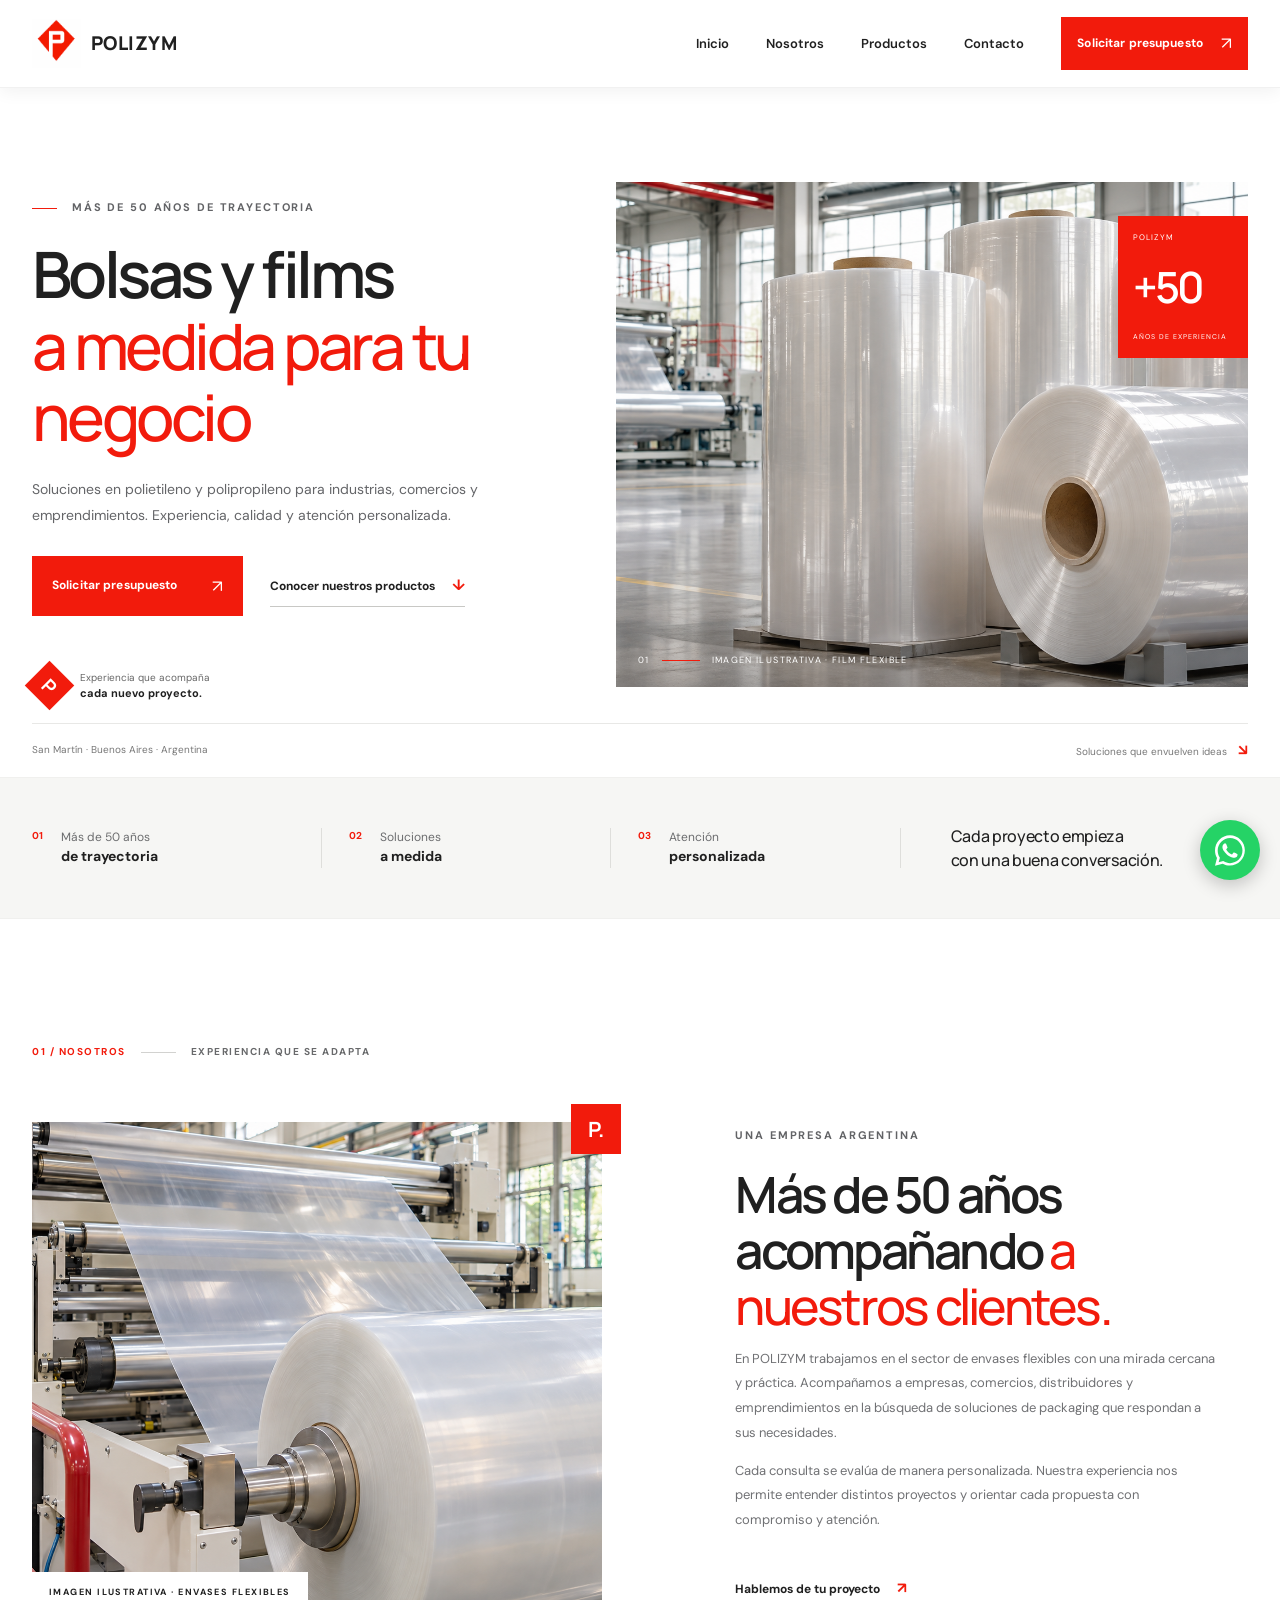
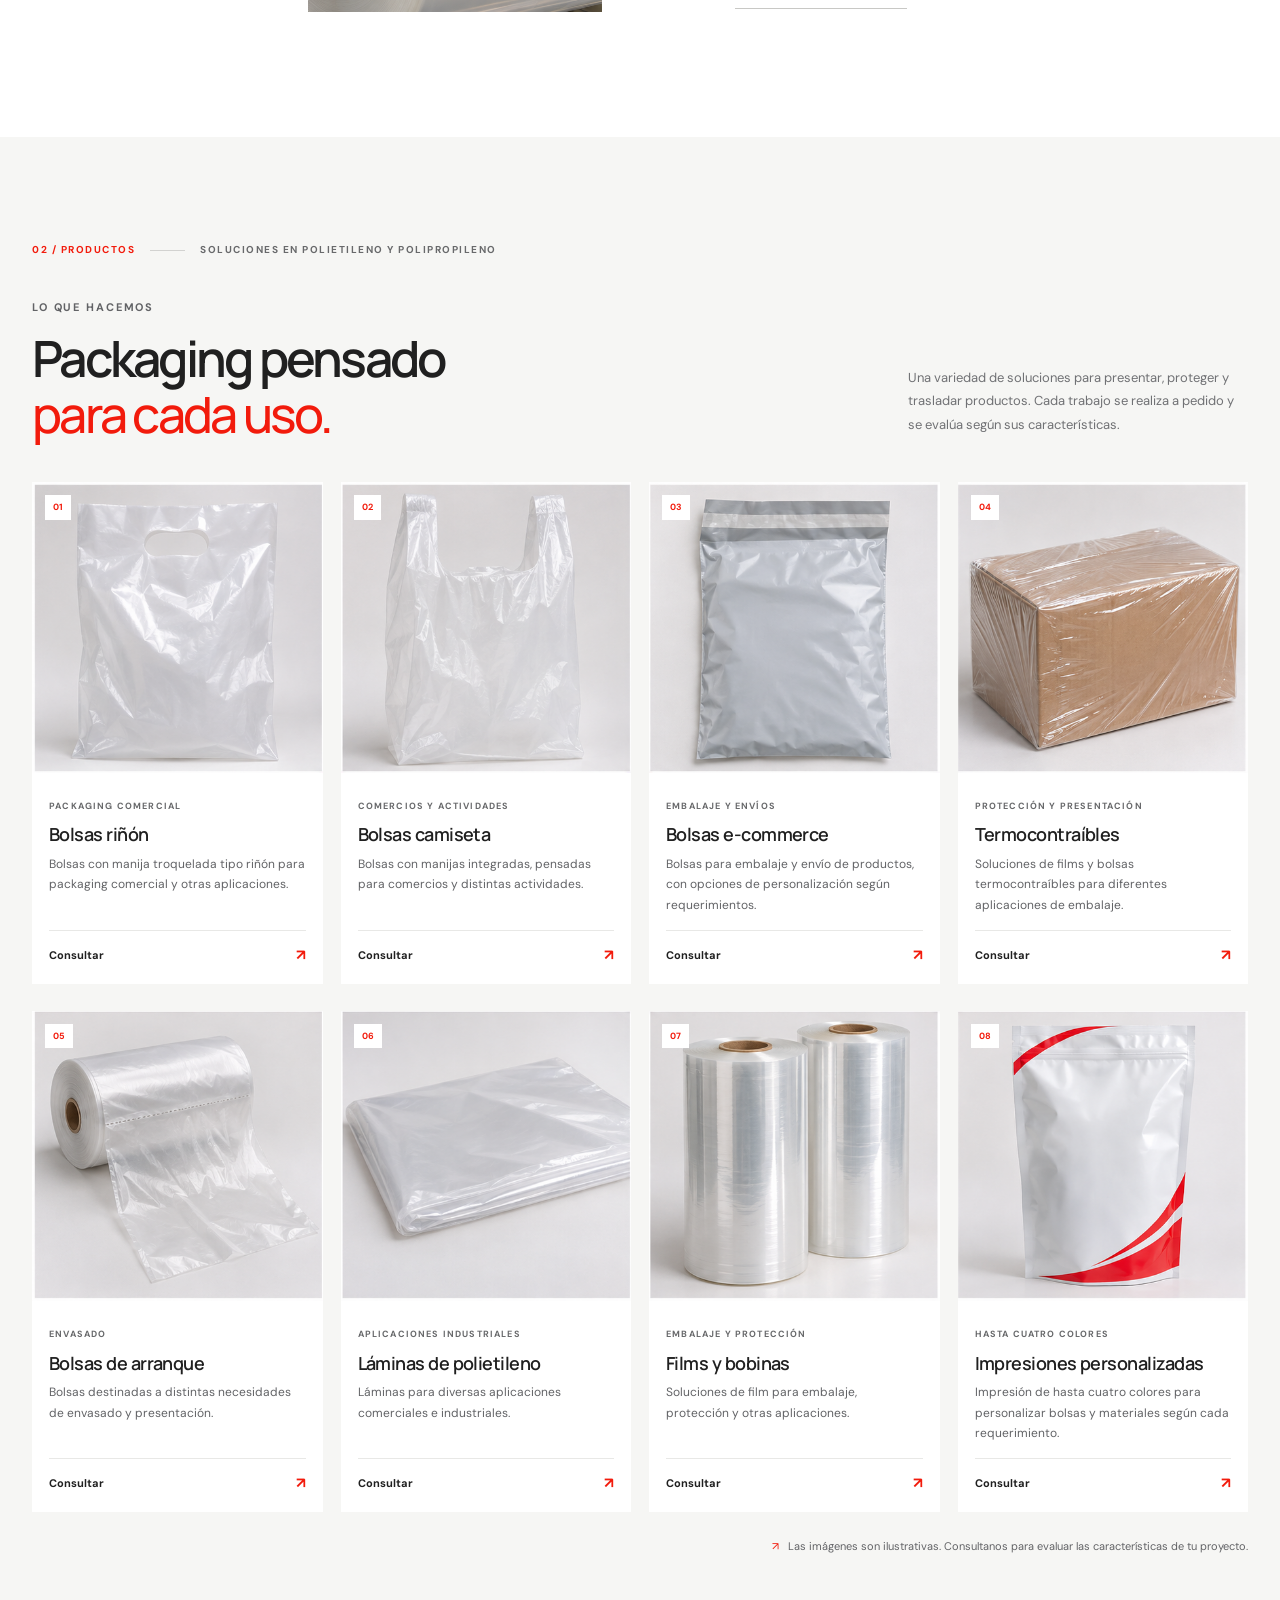
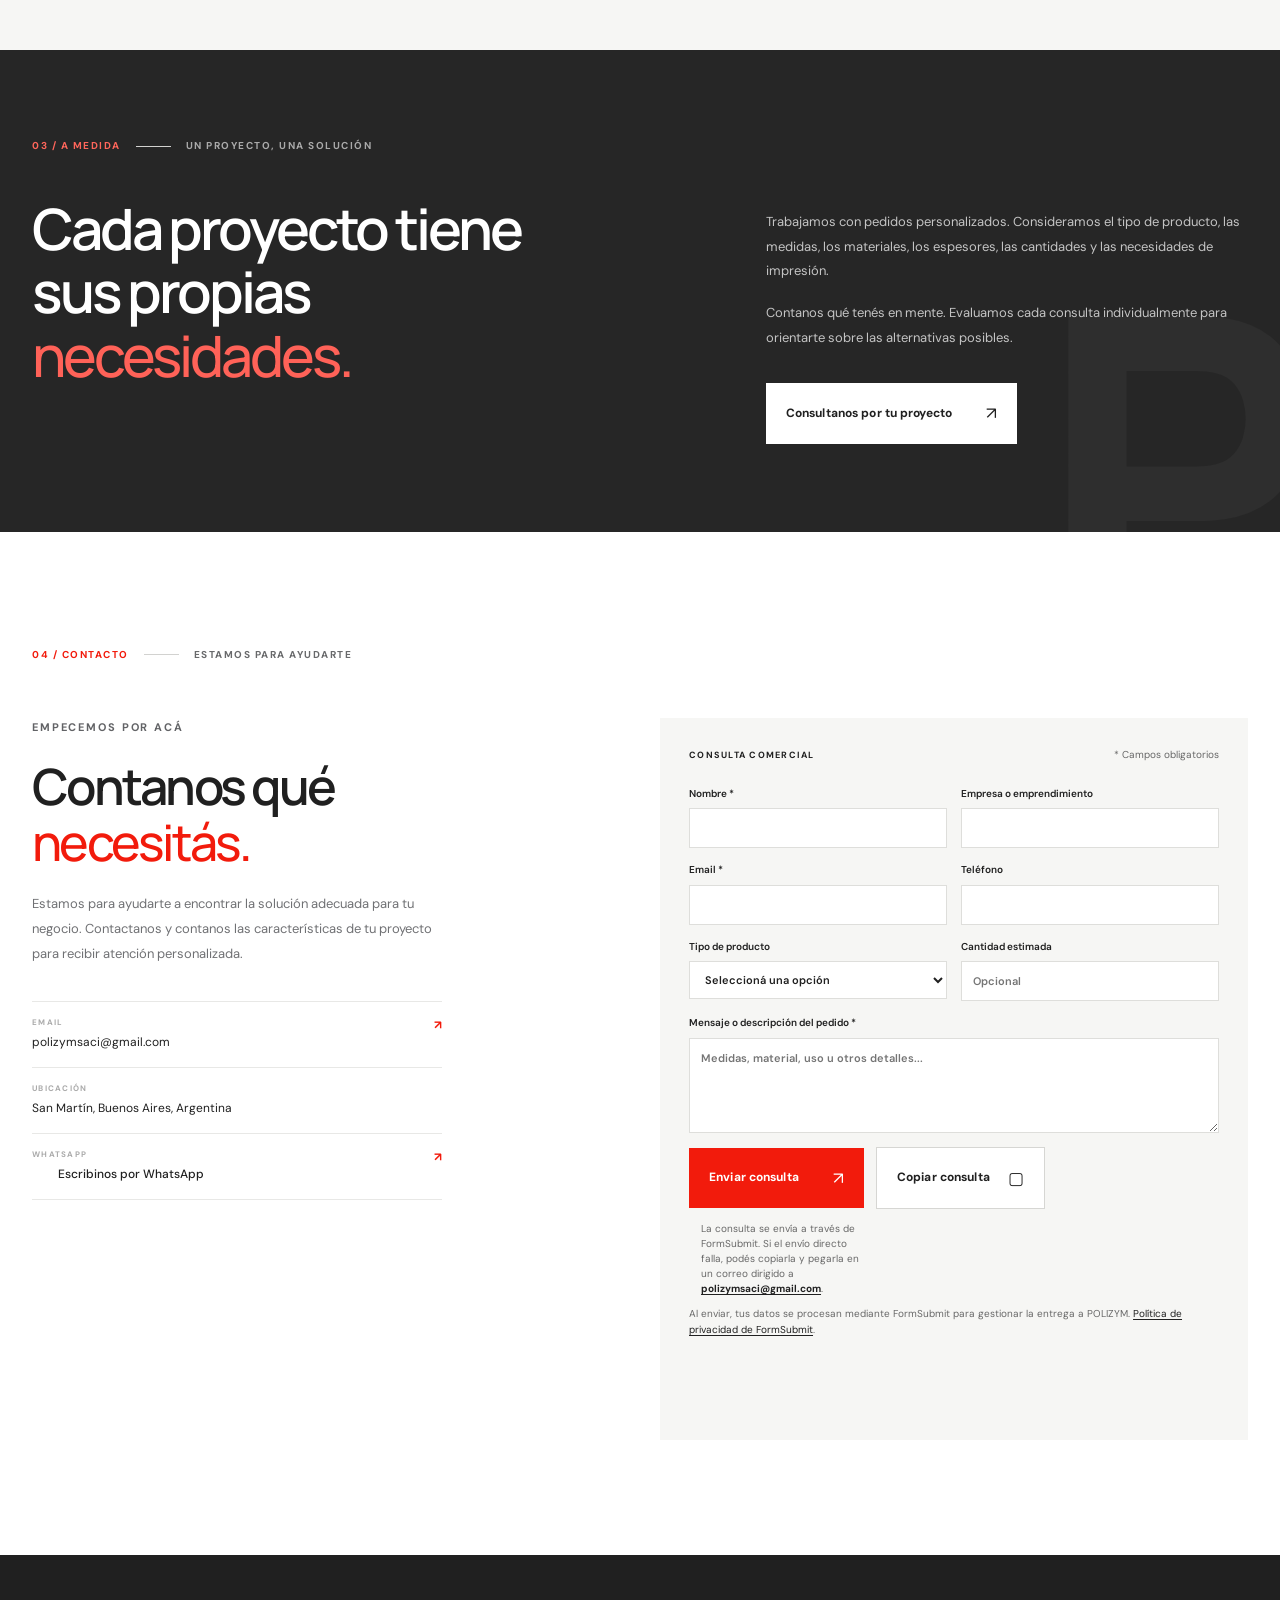
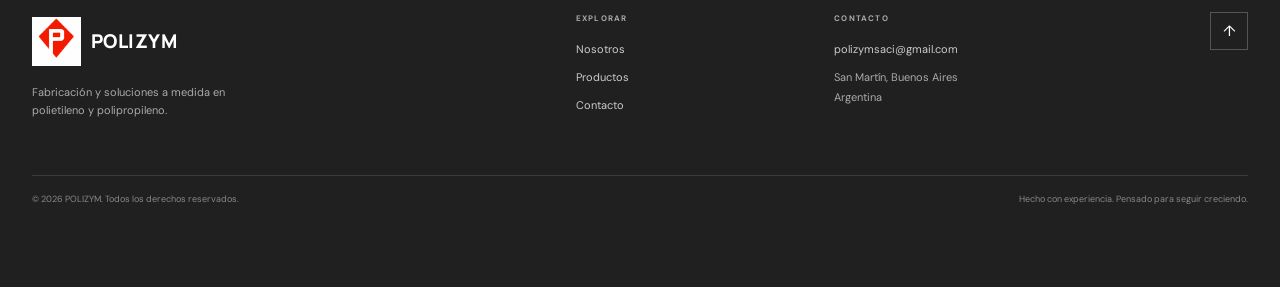
==== commit 55e5da96: "Integrar formulario directo con FormSubmit" ====
--- a/index.html
+++ b/index.html
@@ -55,7 +55,7 @@
     <section class="section products-section" id="productos"><div class="wrap"><div class="section-kicker"><span>02 / PRODUCTOS</span><i></i><span>SOLUCIONES EN POLIETILENO Y POLIPROPILENO</span></div><div class="section-heading"><div><p class="eyebrow">Lo que hacemos</p><h2>Packaging pensado<br><em>para cada uso.</em></h2></div><p class="section-intro">Una variedad de soluciones para presentar, proteger y trasladar productos. Cada trabajo se realiza a pedido y se evalúa según sus características.</p></div><div class="product-grid" id="product-grid"></div><p class="products-note"><span>↗</span> Las imágenes son ilustrativas. Consultanos para evaluar las características de tu proyecto.</p></div></section>
     <section class="custom-section"><div class="wrap custom-grid"><div><div class="section-kicker light"><span>03 / A MEDIDA</span><i></i><span>UN PROYECTO, UNA SOLUCIÓN</span></div><h2>Cada proyecto tiene<br>sus propias <em>necesidades.</em></h2></div><div class="custom-copy"><p>Trabajamos con pedidos personalizados. Consideramos el tipo de producto, las medidas, los materiales, los espesores, las cantidades y las necesidades de impresión.</p><p>Contanos qué tenés en mente. Evaluamos cada consulta individualmente para orientarte sobre las alternativas posibles.</p><a class="button button-light" href="#contacto">Consultanos por tu proyecto <span aria-hidden="true">↗</span></a></div><div class="custom-word" aria-hidden="true">P</div></div></section>
     <section class="section contact-section wrap" id="contacto"><div class="section-kicker"><span>04 / CONTACTO</span><i></i><span>ESTAMOS PARA AYUDARTE</span></div><div class="contact-grid"><div class="contact-intro"><p class="eyebrow">Empecemos por acá</p><h2>Contanos qué <em>necesitás.</em></h2><p>Estamos para ayudarte a encontrar la solución adecuada para tu negocio. Contactanos y contanos las características de tu proyecto para recibir atención personalizada.</p><div class="contact-details"><a href="mailto:polizymsaci@gmail.com"><span>EMAIL</span>polizymsaci@gmail.com <b>↗</b></a><div><span>UBICACIÓN</span>San Martín, Buenos Aires, Argentina</div><a class="whatsapp-link" href="https://wa.me/5491150123075?text=Hola%2C%20quisiera%20consultar%20por%20un%20presupuesto%20en%20Polizym." target="_blank" rel="noopener noreferrer"><span>WHATSAPP</span><span class="whatsapp-action"><img src="assets/whatsapp-mark.svg" alt="">Escribinos por WhatsApp</span><b>↗</b></a></div></div>
-      <form class="contact-form" id="quote-form"><div class="form-title"><span>CONSULTA COMERCIAL</span><small>* Campos obligatorios</small></div><div class="form-row"><label>Nombre *<input name="nombre" autocomplete="name" required></label><label>Empresa o emprendimiento<input name="empresa" autocomplete="organization"></label></div><div class="form-row"><label>Email *<input type="email" name="email" autocomplete="email" required></label><label>Teléfono<input type="tel" name="telefono" autocomplete="tel"></label></div><div class="form-row"><label>Tipo de producto<select name="producto" required><option value="">Seleccioná una opción</option></select></label><label>Cantidad estimada<input name="cantidad" placeholder="Opcional"></label></div><label>Mensaje o descripción del pedido *<textarea name="mensaje" rows="4" required placeholder="Medidas, material, uso u otros detalles..."></textarea></label><div class="form-actions"><button class="button form-submit" type="submit">Preparar consulta por email <span aria-hidden="true">↗</span></button><button class="button button-copy" id="copy-consultation" type="button">Copiar consulta <span aria-hidden="true">▢</span></button></div><p class="form-note" id="form-note">Al continuar, se abrirá tu aplicación de correo para que revises la consulta y confirmes el envío. Si no se abre, copiá la consulta y pegala en un correo dirigido a <a href="mailto:polizymsaci@gmail.com">polizymsaci@gmail.com</a>.</p><p class="form-status" id="form-status" role="status" aria-live="polite"></p></form></div></section>
+      <form class="contact-form" id="quote-form" action="https://formsubmit.co/ajax/polizymsaci@gmail.com" method="POST"><input type="hidden" name="_subject" value="Solicitud de presupuesto - Polizym"><input class="form-honey" type="text" name="_honey" tabindex="-1" autocomplete="off" aria-hidden="true"><div class="form-title"><span>CONSULTA COMERCIAL</span><small>* Campos obligatorios</small></div><div class="form-row"><label>Nombre *<input name="nombre" autocomplete="name" required></label><label>Empresa o emprendimiento<input name="empresa" autocomplete="organization"></label></div><div class="form-row"><label>Email *<input type="email" name="email" autocomplete="email" required></label><label>Teléfono<input type="tel" name="telefono" autocomplete="tel"></label></div><div class="form-row"><label>Tipo de producto<select name="producto" required><option value="">Seleccioná una opción</option></select></label><label>Cantidad estimada<input name="cantidad" placeholder="Opcional"></label></div><label>Mensaje o descripción del pedido *<textarea name="mensaje" rows="4" required placeholder="Medidas, material, uso u otros detalles..."></textarea></label><div class="form-actions"><button class="button form-submit" type="submit">Enviar consulta <span aria-hidden="true">↗</span></button><button class="button button-copy" id="copy-consultation" type="button">Copiar consulta <span aria-hidden="true">▢</span></button></div><p class="form-note" id="form-note">La consulta se envía a través de FormSubmit. Si el envío directo falla, podés copiarla y pegarla en un correo dirigido a <a href="mailto:polizymsaci@gmail.com">polizymsaci@gmail.com</a>.</p><p class="form-privacy">Al enviar, tus datos se procesan mediante FormSubmit para gestionar la entrega a POLIZYM. <a href="https://formsubmit.co/privacy.pdf" target="_blank" rel="noopener noreferrer">Política de privacidad de FormSubmit</a>.</p><p class="form-status" id="form-status" role="status" aria-live="polite"></p></form></div></section>
   </main>
   <a class="whatsapp-float" href="https://wa.me/5491150123075?text=Hola%2C%20quisiera%20consultar%20por%20un%20presupuesto%20en%20Polizym." target="_blank" rel="noopener noreferrer" aria-label="Escribinos por WhatsApp" title="Escribinos por WhatsApp"><img src="assets/whatsapp-mark.svg" alt=""></a>
   <footer class="site-footer"><div class="wrap footer-main"><div class="footer-brand"><a class="brand" href="#inicio" aria-label="POLIZYM, volver al inicio"><span class="brand-symbol"><img src="assets/polizym.png" alt=""></span><span class="brand-wordmark">POLIZYM</span></a><p>Fabricación y soluciones a medida en polietileno y polipropileno.</p></div><div class="footer-column"><span>EXPLORAR</span><a href="#nosotros">Nosotros</a><a href="#productos">Productos</a><a href="#contacto">Contacto</a></div><div class="footer-column"><span>CONTACTO</span><a href="mailto:polizymsaci@gmail.com">polizymsaci@gmail.com</a><p>San Martín, Buenos Aires<br>Argentina</p></div><a class="back-top" href="#inicio" aria-label="Volver al inicio">↑</a></div><div class="wrap footer-bottom"><span>© <span id="year"></span> POLIZYM. Todos los derechos reservados.</span><span>Hecho con experiencia. Pensado para seguir creciendo.</span></div></footer>
--- a/styles.css
+++ b/styles.css
@@ -54,5 +54,12 @@
 .button-copy{background:#fff;color:var(--ink);border:1px solid #d6d6d3;gap:18px}
 .button-copy:hover{background:#f0f0ee}
 .form-note a{color:var(--ink);font-weight:700;text-decoration:underline;text-underline-offset:2px}
+.form-privacy{margin:10px 0 0;color:#686868;font-size:10px;line-height:1.6}
+.form-privacy a{color:var(--ink);text-decoration:underline;text-underline-offset:2px}
+.form-honey{display:none!important}
+.form-submit:disabled{cursor:wait;opacity:.72;transform:none}
+.form-status[data-state="sending"]{color:#686868}
+.form-status[data-state="success"]{color:#286336}
+.form-status[data-state="error"]{color:#a12622}
 @media(max-width:640px){.whatsapp-float{right:16px;right:max(16px,env(safe-area-inset-right,0px));bottom:16px;bottom:max(16px,env(safe-area-inset-bottom,0px))}}
 @media(max-width:640px){.form-row{grid-template-columns:1fr}.contact-form label{font-size:12px}.contact-form input,.contact-form select,.contact-form textarea{min-height:44px;padding:11px;font-size:16px}.contact-form textarea{min-height:120px}.form-actions{display:grid;grid-template-columns:1fr;gap:10px}.form-actions .button{width:100%;justify-content:space-between}}
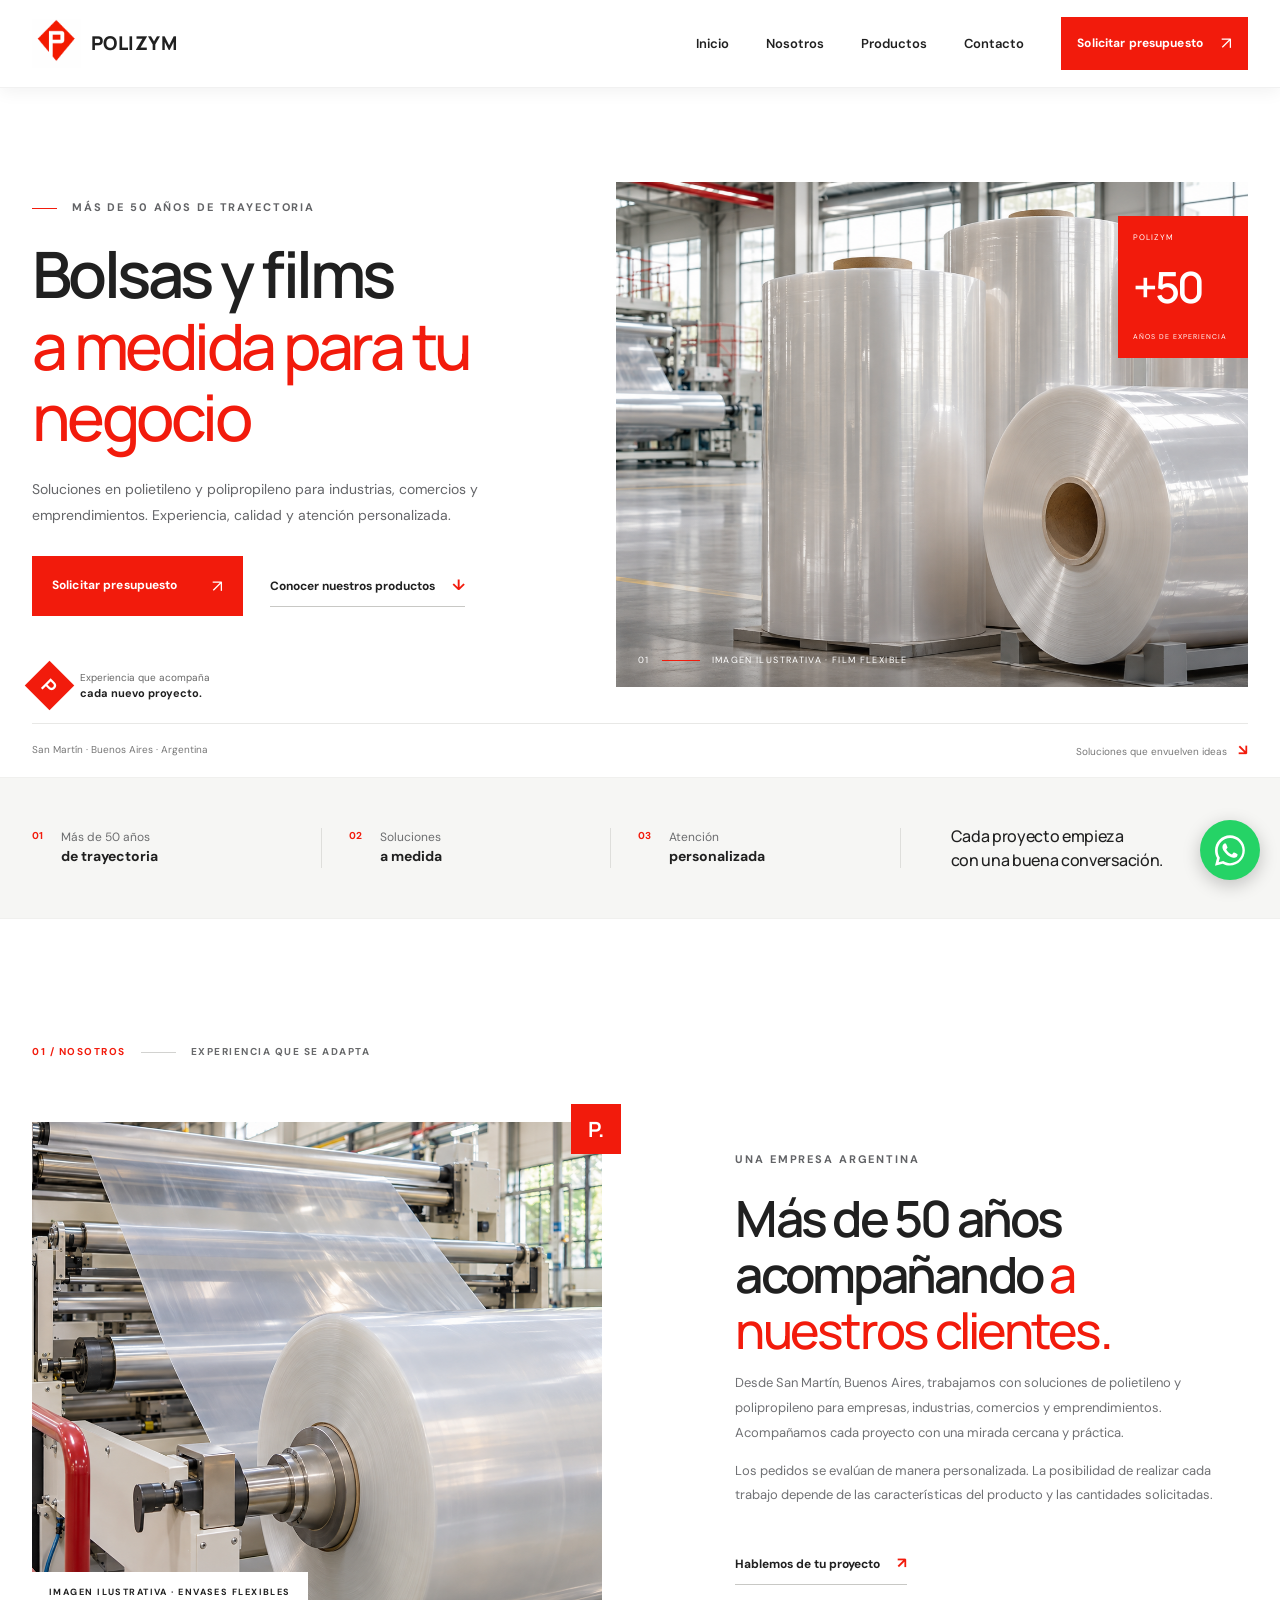
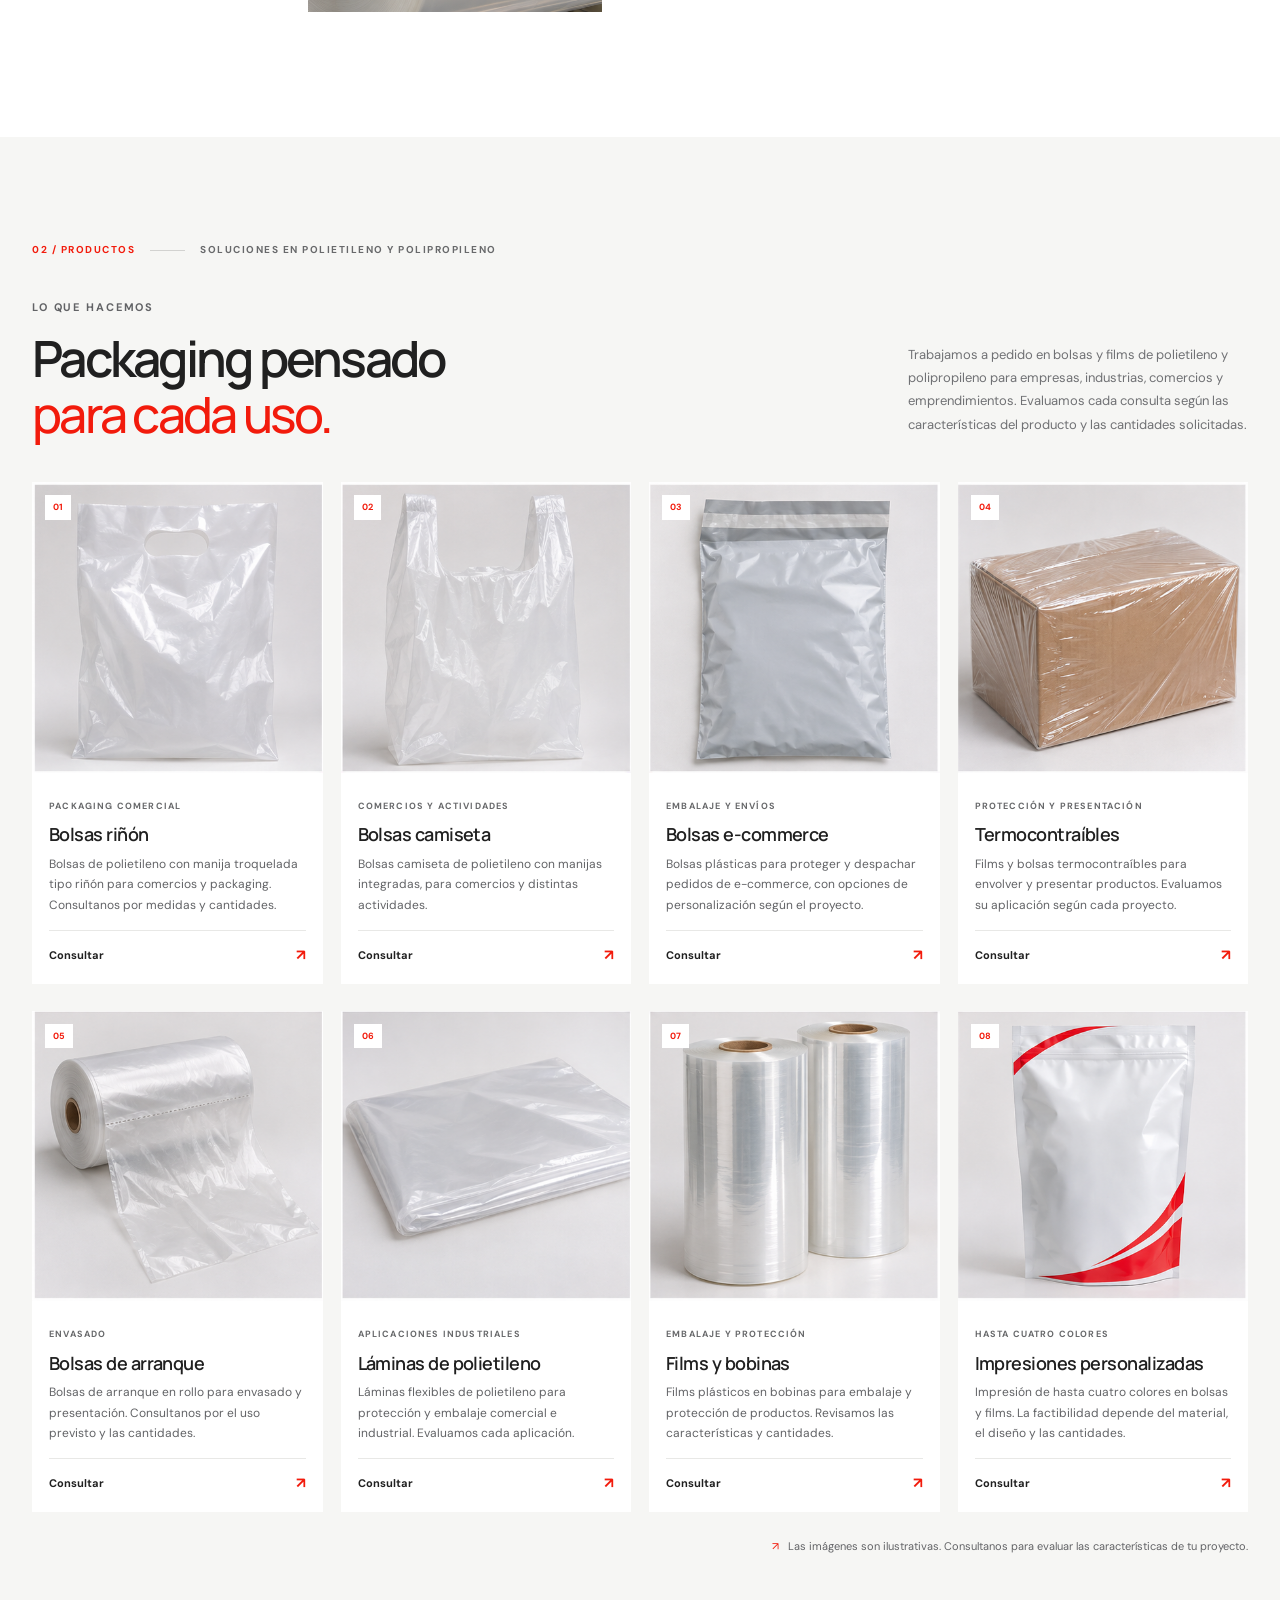
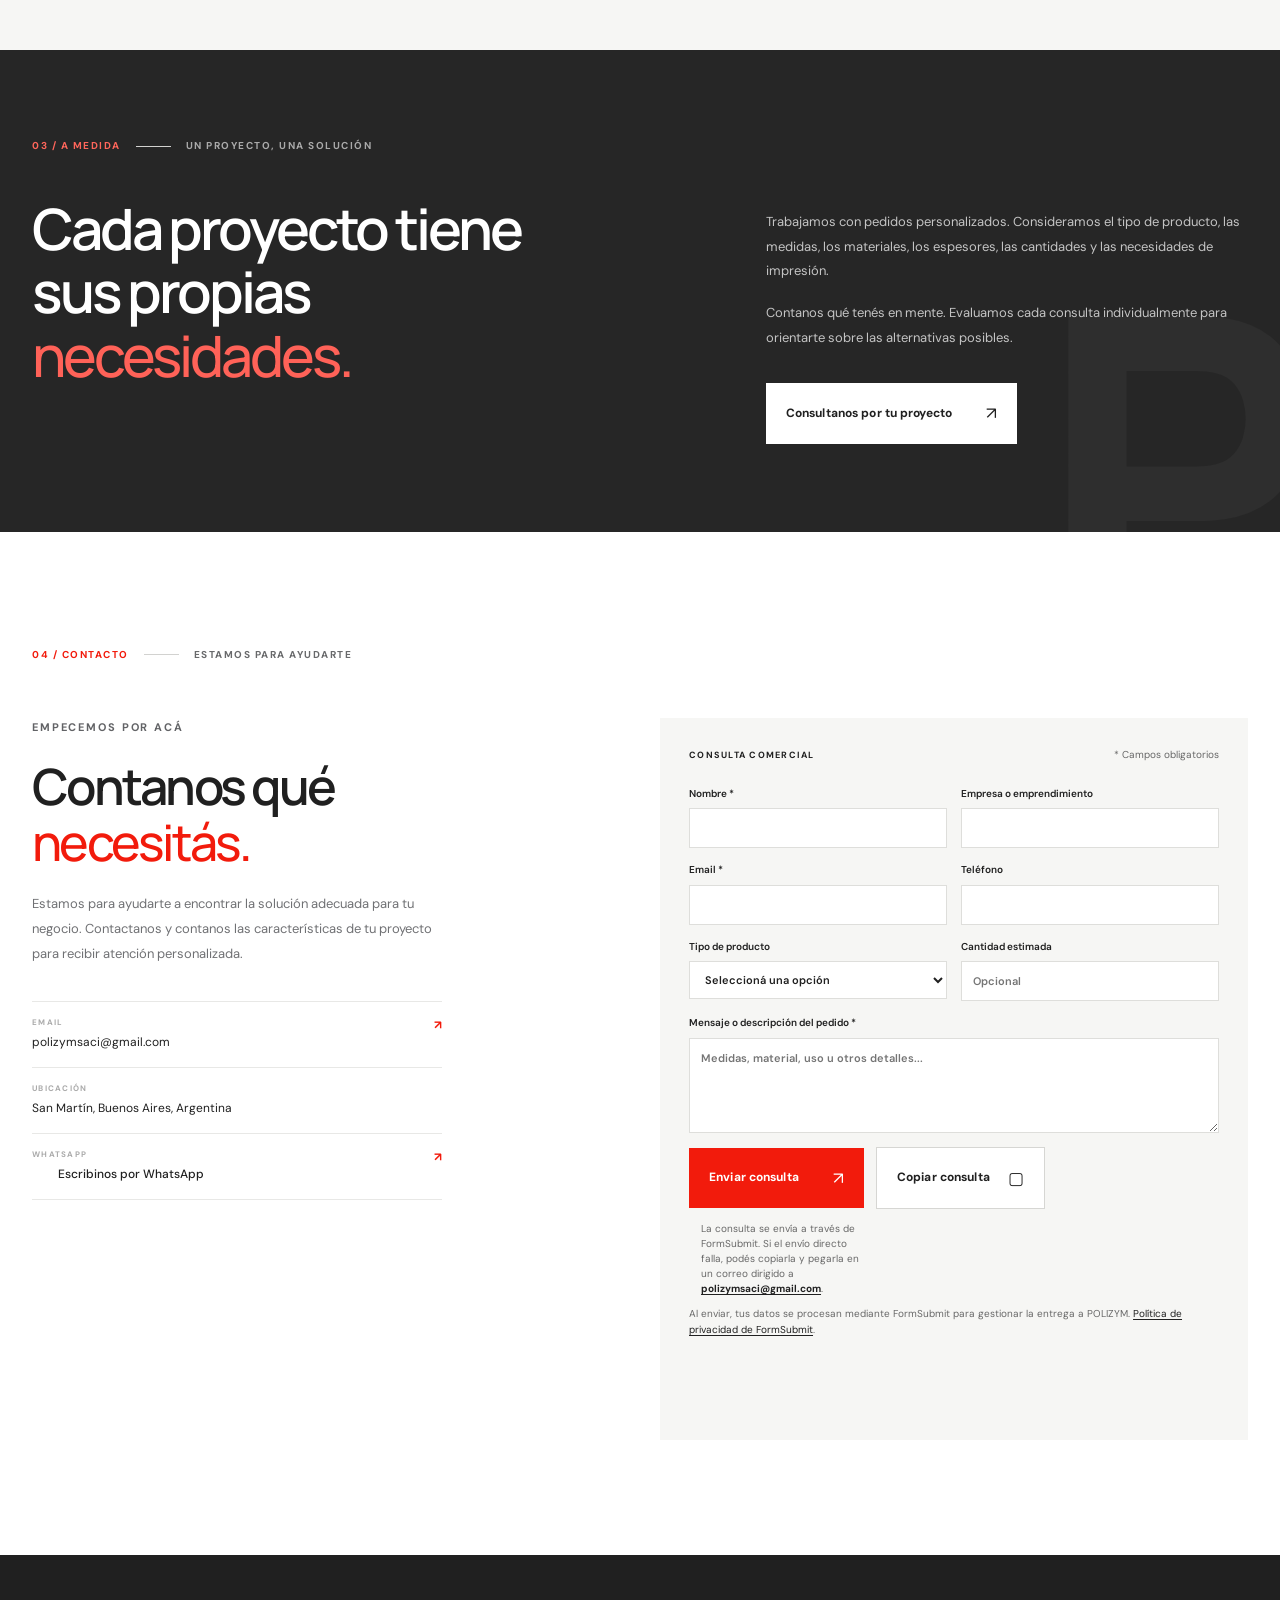
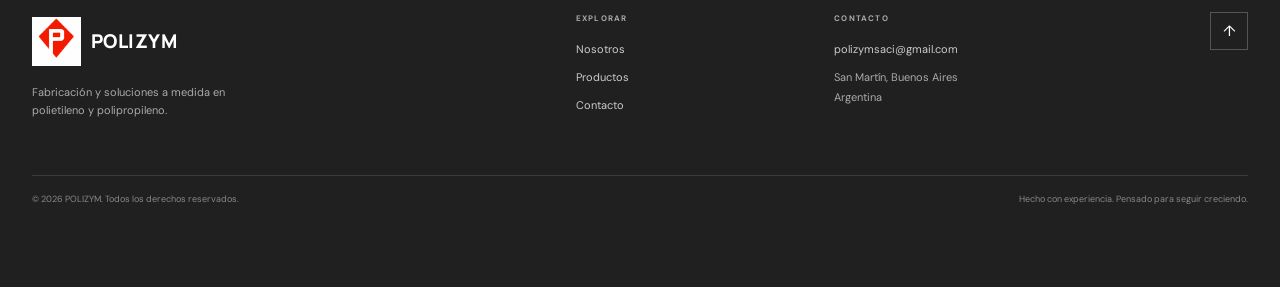
==== commit 5da51016: "Optimizar contenido y consultas de productos" ====
--- a/index.html
+++ b/index.html
@@ -4,12 +4,51 @@
   <meta charset="utf-8">
   <meta name="viewport" content="width=device-width, initial-scale=1">
   <meta name="theme-color" content="#ffffff">
-  <meta name="description" content="Soluciones en polietileno y polipropileno para industrias, comercios y emprendimientos. Experiencia, calidad y atención personalizada.">
-  <meta property="og:title" content="POLIZYM | Bolsas y films a medida">
-  <meta property="og:description" content="Soluciones en polietileno y polipropileno para industrias, comercios y emprendimientos. Experiencia, calidad y atención personalizada.">
+  <meta name="description" content="Bolsas y films de polietileno y polipropileno a medida en San Martín, Buenos Aires. Más de 50 años acompañando empresas, industrias, comercios y emprendimientos.">
+  <link rel="canonical" href="https://polizym.github.io/">
+  <meta property="og:locale" content="es_AR">
+  <meta property="og:site_name" content="POLIZYM">
+  <meta property="og:title" content="Bolsas de polietileno y films a medida | POLIZYM">
+  <meta property="og:description" content="Bolsas y films de polietileno y polipropileno a medida en San Martín, Buenos Aires. Más de 50 años acompañando empresas, industrias, comercios y emprendimientos.">
   <meta property="og:type" content="website">
-  <title>POLIZYM | Bolsas y films a medida</title>
+  <meta property="og:url" content="https://polizym.github.io/">
+  <meta property="og:image" content="https://polizym.github.io/assets/hero-film-rolls.png">
+  <meta property="og:image:alt" content="Imagen ilustrativa de bobinas de film flexible para embalaje">
+  <meta name="twitter:card" content="summary_large_image">
+  <title>Bolsas de polietileno y films a medida | POLIZYM</title>
+  <link rel="preconnect" href="https://fonts.googleapis.com">
+  <link rel="preconnect" href="https://fonts.gstatic.com" crossorigin>
+  <link href="https://fonts.googleapis.com/css2?family=DM+Sans:wght@400;500;600;700&family=Manrope:wght@400;500;600;700;800&display=swap" rel="stylesheet">
   <link rel="stylesheet" href="styles.css">
+  <script type="application/ld+json">
+    {
+      "@context": "https://schema.org",
+      "@type": "Organization",
+      "name": "POLIZYM",
+      "url": "https://polizym.github.io/",
+      "logo": "https://polizym.github.io/assets/polizym.png",
+      "description": "Más de 50 años de trayectoria en soluciones a medida de polietileno y polipropileno para empresas, industrias, comercios y emprendimientos. Cada pedido se evalúa según las características del producto y las cantidades solicitadas.",
+      "knowsAbout": [
+        "Bolsas de polietileno",
+        "Bolsas de polipropileno",
+        "Bolsas riñón y bolsas camiseta",
+        "Bolsas plásticas para e-commerce",
+        "Films y bolsas termocontraíbles",
+        "Bolsas de arranque",
+        "Láminas de polietileno",
+        "Films y bobinas para embalaje",
+        "Impresión personalizada de envases flexibles hasta cuatro colores"
+      ],
+      "email": "polizymsaci@gmail.com",
+      "telephone": "+54 9 11 5012-3075",
+      "address": {
+        "@type": "PostalAddress",
+        "addressLocality": "San Martín",
+        "addressRegion": "Buenos Aires",
+        "addressCountry": "AR"
+      }
+    }
+  </script>
   <script src="config.js" defer></script>
   <script src="script.js" defer></script>
 </head>
@@ -50,12 +89,21 @@
     <section class="section about wrap" id="nosotros">
       <div class="section-kicker"><span>01 / NOSOTROS</span><i></i><span>EXPERIENCIA QUE SE ADAPTA</span></div>
       <div class="about-grid"><div class="about-photo"><img src="assets/about-film-line.png" alt="Imagen ilustrativa de una línea de conversión de film flexible" loading="lazy"><span class="photo-caption">IMAGEN ILUSTRATIVA · ENVASES FLEXIBLES</span><span class="photo-corner">P.</span></div>
-        <div class="about-copy"><p class="eyebrow">Una empresa argentina</p><h2>Más de 50 años acompañando <em>a nuestros clientes.</em></h2><p>En POLIZYM trabajamos en el sector de envases flexibles con una mirada cercana y práctica. Acompañamos a empresas, comercios, distribuidores y emprendimientos en la búsqueda de soluciones de packaging que respondan a sus necesidades.</p><p>Cada consulta se evalúa de manera personalizada. Nuestra experiencia nos permite entender distintos proyectos y orientar cada propuesta con compromiso y atención.</p><a class="text-link" href="#contacto">Hablemos de tu proyecto <span aria-hidden="true">↗</span></a></div></div>
+        <div class="about-copy"><p class="eyebrow">Una empresa argentina</p><h2>Más de 50 años acompañando <em>a nuestros clientes.</em></h2><p>Desde San Martín, Buenos Aires, trabajamos con soluciones de polietileno y polipropileno para empresas, industrias, comercios y emprendimientos. Acompañamos cada proyecto con una mirada cercana y práctica.</p><p>Los pedidos se evalúan de manera personalizada. La posibilidad de realizar cada trabajo depende de las características del producto y las cantidades solicitadas.</p><a class="text-link" href="#contacto">Hablemos de tu proyecto <span aria-hidden="true">↗</span></a></div></div>
     </section>
-    <section class="section products-section" id="productos"><div class="wrap"><div class="section-kicker"><span>02 / PRODUCTOS</span><i></i><span>SOLUCIONES EN POLIETILENO Y POLIPROPILENO</span></div><div class="section-heading"><div><p class="eyebrow">Lo que hacemos</p><h2>Packaging pensado<br><em>para cada uso.</em></h2></div><p class="section-intro">Una variedad de soluciones para presentar, proteger y trasladar productos. Cada trabajo se realiza a pedido y se evalúa según sus características.</p></div><div class="product-grid" id="product-grid"></div><p class="products-note"><span>↗</span> Las imágenes son ilustrativas. Consultanos para evaluar las características de tu proyecto.</p></div></section>
+    <section class="section products-section" id="productos"><div class="wrap"><div class="section-kicker"><span>02 / PRODUCTOS</span><i></i><span>SOLUCIONES EN POLIETILENO Y POLIPROPILENO</span></div><div class="section-heading"><div><p class="eyebrow">Lo que hacemos</p><h2>Packaging pensado<br><em>para cada uso.</em></h2></div><p class="section-intro">Trabajamos a pedido en bolsas y films de polietileno y polipropileno para empresas, industrias, comercios y emprendimientos. Evaluamos cada consulta según las características del producto y las cantidades solicitadas.</p></div><div class="product-grid" id="product-grid">
+      <article class="product-card"><div class="product-image"><img class="product-sheet" src="assets/product-grid.png" alt="Imagen ilustrativa de bolsa de polietileno con manija troquelada tipo riñón" loading="lazy" style="--sheet-x:0%;--sheet-y:0%"><span class="product-number">01</span></div><div class="product-info"><span class="product-category">PACKAGING COMERCIAL</span><h3>Bolsas riñón</h3><p>Bolsas de polietileno con manija troquelada tipo riñón para comercios y packaging. Consultanos por medidas y cantidades.</p><a href="#contacto" data-product-query aria-label="Consultar por Bolsas riñón">Consultar <span aria-hidden="true">↗</span></a></div></article>
+      <article class="product-card"><div class="product-image"><img class="product-sheet" src="assets/product-grid.png" alt="Imagen ilustrativa de bolsa de polietileno tipo camiseta con manijas integradas" loading="lazy" style="--sheet-x:-100%;--sheet-y:0%"><span class="product-number">02</span></div><div class="product-info"><span class="product-category">COMERCIOS Y ACTIVIDADES</span><h3>Bolsas camiseta</h3><p>Bolsas camiseta de polietileno con manijas integradas, para comercios y distintas actividades.</p><a href="#contacto" data-product-query aria-label="Consultar por Bolsas camiseta">Consultar <span aria-hidden="true">↗</span></a></div></article>
+      <article class="product-card"><div class="product-image"><img class="product-sheet" src="assets/product-grid.png" alt="Imagen ilustrativa de bolsa plástica para envíos de comercio electrónico" loading="lazy" style="--sheet-x:-200%;--sheet-y:0%"><span class="product-number">03</span></div><div class="product-info"><span class="product-category">EMBALAJE Y ENVÍOS</span><h3>Bolsas e-commerce</h3><p>Bolsas plásticas para proteger y despachar pedidos de e-commerce, con opciones de personalización según el proyecto.</p><a href="#contacto" data-product-query aria-label="Consultar por Bolsas e-commerce">Consultar <span aria-hidden="true">↗</span></a></div></article>
+      <article class="product-card"><div class="product-image"><img class="product-sheet" src="assets/product-grid.png" alt="Imagen ilustrativa de film plástico termocontraíble para embalaje" loading="lazy" style="--sheet-x:-300%;--sheet-y:0%"><span class="product-number">04</span></div><div class="product-info"><span class="product-category">PROTECCIÓN Y PRESENTACIÓN</span><h3>Termocontraíbles</h3><p>Films y bolsas termocontraíbles para envolver y presentar productos. Evaluamos su aplicación según cada proyecto.</p><a href="#contacto" data-product-query aria-label="Consultar por Termocontraíbles">Consultar <span aria-hidden="true">↗</span></a></div></article>
+      <article class="product-card"><div class="product-image"><img class="product-sheet" src="assets/product-grid.png" alt="Imagen ilustrativa de bolsas plásticas perforadas en rollo" loading="lazy" style="--sheet-x:0%;--sheet-y:-100%"><span class="product-number">05</span></div><div class="product-info"><span class="product-category">ENVASADO</span><h3>Bolsas de arranque</h3><p>Bolsas de arranque en rollo para envasado y presentación. Consultanos por el uso previsto y las cantidades.</p><a href="#contacto" data-product-query aria-label="Consultar por Bolsas de arranque">Consultar <span aria-hidden="true">↗</span></a></div></article>
+      <article class="product-card"><div class="product-image"><img class="product-sheet" src="assets/product-grid.png" alt="Imagen ilustrativa de lámina flexible de polietileno" loading="lazy" style="--sheet-x:-100%;--sheet-y:-100%"><span class="product-number">06</span></div><div class="product-info"><span class="product-category">APLICACIONES INDUSTRIALES</span><h3>Láminas de polietileno</h3><p>Láminas flexibles de polietileno para protección y embalaje comercial e industrial. Evaluamos cada aplicación.</p><a href="#contacto" data-product-query aria-label="Consultar por Láminas de polietileno">Consultar <span aria-hidden="true">↗</span></a></div></article>
+      <article class="product-card"><div class="product-image"><img class="product-sheet" src="assets/product-grid.png" alt="Imagen ilustrativa de rollo de film plástico flexible" loading="lazy" style="--sheet-x:-200%;--sheet-y:-100%"><span class="product-number">07</span></div><div class="product-info"><span class="product-category">EMBALAJE Y PROTECCIÓN</span><h3>Films y bobinas</h3><p>Films plásticos en bobinas para embalaje y protección de productos. Revisamos las características y cantidades.</p><a href="#contacto" data-product-query aria-label="Consultar por Films y bobinas">Consultar <span aria-hidden="true">↗</span></a></div></article>
+      <article class="product-card"><div class="product-image"><img class="product-sheet" src="assets/product-grid.png" alt="Imagen ilustrativa de material flexible con impresión personalizada" loading="lazy" style="--sheet-x:-300%;--sheet-y:-100%"><span class="product-number">08</span></div><div class="product-info"><span class="product-category">HASTA CUATRO COLORES</span><h3>Impresiones personalizadas</h3><p>Impresión de hasta cuatro colores en bolsas y films. La factibilidad depende del material, el diseño y las cantidades.</p><a href="#contacto" data-product-query aria-label="Consultar por Impresiones personalizadas">Consultar <span aria-hidden="true">↗</span></a></div></article>
+    </div><p class="products-note"><span>↗</span> Las imágenes son ilustrativas. Consultanos para evaluar las características de tu proyecto.</p></div></section>
     <section class="custom-section"><div class="wrap custom-grid"><div><div class="section-kicker light"><span>03 / A MEDIDA</span><i></i><span>UN PROYECTO, UNA SOLUCIÓN</span></div><h2>Cada proyecto tiene<br>sus propias <em>necesidades.</em></h2></div><div class="custom-copy"><p>Trabajamos con pedidos personalizados. Consideramos el tipo de producto, las medidas, los materiales, los espesores, las cantidades y las necesidades de impresión.</p><p>Contanos qué tenés en mente. Evaluamos cada consulta individualmente para orientarte sobre las alternativas posibles.</p><a class="button button-light" href="#contacto">Consultanos por tu proyecto <span aria-hidden="true">↗</span></a></div><div class="custom-word" aria-hidden="true">P</div></div></section>
     <section class="section contact-section wrap" id="contacto"><div class="section-kicker"><span>04 / CONTACTO</span><i></i><span>ESTAMOS PARA AYUDARTE</span></div><div class="contact-grid"><div class="contact-intro"><p class="eyebrow">Empecemos por acá</p><h2>Contanos qué <em>necesitás.</em></h2><p>Estamos para ayudarte a encontrar la solución adecuada para tu negocio. Contactanos y contanos las características de tu proyecto para recibir atención personalizada.</p><div class="contact-details"><a href="mailto:polizymsaci@gmail.com"><span>EMAIL</span>polizymsaci@gmail.com <b>↗</b></a><div><span>UBICACIÓN</span>San Martín, Buenos Aires, Argentina</div><a class="whatsapp-link" href="https://wa.me/5491150123075?text=Hola%2C%20quisiera%20consultar%20por%20un%20presupuesto%20en%20Polizym." target="_blank" rel="noopener noreferrer"><span>WHATSAPP</span><span class="whatsapp-action"><img src="assets/whatsapp-mark.svg" alt="">Escribinos por WhatsApp</span><b>↗</b></a></div></div>
-      <form class="contact-form" id="quote-form" action="https://formsubmit.co/ajax/polizymsaci@gmail.com" method="POST"><input type="hidden" name="_subject" value="Solicitud de presupuesto - Polizym"><input class="form-honey" type="text" name="_honey" tabindex="-1" autocomplete="off" aria-hidden="true"><div class="form-title"><span>CONSULTA COMERCIAL</span><small>* Campos obligatorios</small></div><div class="form-row"><label>Nombre *<input name="nombre" autocomplete="name" required></label><label>Empresa o emprendimiento<input name="empresa" autocomplete="organization"></label></div><div class="form-row"><label>Email *<input type="email" name="email" autocomplete="email" required></label><label>Teléfono<input type="tel" name="telefono" autocomplete="tel"></label></div><div class="form-row"><label>Tipo de producto<select name="producto" required><option value="">Seleccioná una opción</option></select></label><label>Cantidad estimada<input name="cantidad" placeholder="Opcional"></label></div><label>Mensaje o descripción del pedido *<textarea name="mensaje" rows="4" required placeholder="Medidas, material, uso u otros detalles..."></textarea></label><div class="form-actions"><button class="button form-submit" type="submit">Enviar consulta <span aria-hidden="true">↗</span></button><button class="button button-copy" id="copy-consultation" type="button">Copiar consulta <span aria-hidden="true">▢</span></button></div><p class="form-note" id="form-note">La consulta se envía a través de FormSubmit. Si el envío directo falla, podés copiarla y pegarla en un correo dirigido a <a href="mailto:polizymsaci@gmail.com">polizymsaci@gmail.com</a>.</p><p class="form-privacy">Al enviar, tus datos se procesan mediante FormSubmit para gestionar la entrega a POLIZYM. <a href="https://formsubmit.co/privacy.pdf" target="_blank" rel="noopener noreferrer">Política de privacidad de FormSubmit</a>.</p><p class="form-status" id="form-status" role="status" aria-live="polite"></p></form></div></section>
+      <form class="contact-form" id="quote-form" action="https://formsubmit.co/ajax/polizymsaci@gmail.com" method="POST"><input type="hidden" name="_subject" value="Solicitud de presupuesto - Polizym"><input class="form-honey" type="text" name="_honey" tabindex="-1" autocomplete="off" aria-hidden="true"><div class="form-title"><span>CONSULTA COMERCIAL</span><small>* Campos obligatorios</small></div><div class="form-row"><label>Nombre *<input name="nombre" autocomplete="name" required></label><label>Empresa o emprendimiento<input name="empresa" autocomplete="organization"></label></div><div class="form-row"><label>Email *<input type="email" name="email" autocomplete="email" required></label><label>Teléfono<input type="tel" name="telefono" autocomplete="tel"></label></div><div class="form-row"><label>Tipo de producto<select name="producto" required><option value="">Seleccioná una opción</option><option value="Bolsas riñón">Bolsas riñón</option><option value="Bolsas camiseta">Bolsas camiseta</option><option value="Bolsas e-commerce">Bolsas e-commerce</option><option value="Termocontraíbles">Termocontraíbles</option><option value="Bolsas de arranque">Bolsas de arranque</option><option value="Láminas de polietileno">Láminas de polietileno</option><option value="Films y bobinas">Films y bobinas</option><option value="Impresiones personalizadas">Impresiones personalizadas</option></select></label><label>Cantidad estimada<input name="cantidad" placeholder="Opcional"></label></div><label>Mensaje o descripción del pedido *<textarea name="mensaje" rows="4" required placeholder="Medidas, material, uso u otros detalles..."></textarea></label><div class="form-actions"><button class="button form-submit" type="submit">Enviar consulta <span aria-hidden="true">↗</span></button><button class="button button-copy" id="copy-consultation" type="button">Copiar consulta <span aria-hidden="true">▢</span></button></div><p class="form-note" id="form-note">La consulta se envía a través de FormSubmit. Si el envío directo falla, podés copiarla y pegarla en un correo dirigido a <a href="mailto:polizymsaci@gmail.com">polizymsaci@gmail.com</a>.</p><p class="form-privacy">Al enviar, tus datos se procesan mediante FormSubmit para gestionar la entrega a POLIZYM. <a href="https://formsubmit.co/privacy.pdf" target="_blank" rel="noopener noreferrer">Política de privacidad de FormSubmit</a>.</p><p class="form-status" id="form-status" role="status" aria-live="polite"></p></form></div></section>
   </main>
   <a class="whatsapp-float" href="https://wa.me/5491150123075?text=Hola%2C%20quisiera%20consultar%20por%20un%20presupuesto%20en%20Polizym." target="_blank" rel="noopener noreferrer" aria-label="Escribinos por WhatsApp" title="Escribinos por WhatsApp"><img src="assets/whatsapp-mark.svg" alt=""></a>
   <footer class="site-footer"><div class="wrap footer-main"><div class="footer-brand"><a class="brand" href="#inicio" aria-label="POLIZYM, volver al inicio"><span class="brand-symbol"><img src="assets/polizym.png" alt=""></span><span class="brand-wordmark">POLIZYM</span></a><p>Fabricación y soluciones a medida en polietileno y polipropileno.</p></div><div class="footer-column"><span>EXPLORAR</span><a href="#nosotros">Nosotros</a><a href="#productos">Productos</a><a href="#contacto">Contacto</a></div><div class="footer-column"><span>CONTACTO</span><a href="mailto:polizymsaci@gmail.com">polizymsaci@gmail.com</a><p>San Martín, Buenos Aires<br>Argentina</p></div><a class="back-top" href="#inicio" aria-label="Volver al inicio">↑</a></div><div class="wrap footer-bottom"><span>© <span id="year"></span> POLIZYM. Todos los derechos reservados.</span><span>Hecho con experiencia. Pensado para seguir creciendo.</span></div></footer>
--- a/styles.css
+++ b/styles.css
@@ -1,4 +1,3 @@
-@import url('https://fonts.googleapis.com/css2?family=DM+Sans:wght@400;500;600;700&family=Manrope:wght@400;500;600;700;800&display=swap');
 :root{--red:#f21b0c;--ink:#202020;--muted:#707174;--line:#e8e8e6;--paper:#fff;--soft:#f6f6f4;--font:'DM Sans',Arial,sans-serif;--display:'Manrope','DM Sans',Arial,sans-serif;--wrap:1220px}
 *{box-sizing:border-box}html{scroll-behavior:smooth;scroll-padding-top:92px}body{margin:0;color:var(--ink);font-family:var(--font);font-size:15px;line-height:1.65;-webkit-font-smoothing:antialiased}img{display:block;max-width:100%}a{color:inherit;text-decoration:none}button,input,textarea,select{font:inherit}.wrap{width:min(var(--wrap),calc(100% - 64px));margin-inline:auto}.skip-link{position:absolute;left:16px;top:-60px;padding:10px 16px;background:#fff;z-index:100}.skip-link:focus{top:12px}.site-header{height:88px;background:rgba(255,255,255,.97);position:sticky;top:0;z-index:50;border-bottom:1px solid rgba(0,0,0,.055)}.header-inner{height:100%;display:flex;align-items:center;justify-content:space-between}.brand{height:62px;width:85px;display:flex;flex-direction:column;align-items:center;justify-content:center;overflow:hidden;position:relative}.brand img{width:76px;height:54px;object-fit:cover;object-position:center 45%;mix-blend-mode:multiply}.brand-caption{position:absolute;bottom:1px;font-size:6px;line-height:1;letter-spacing:1.2px;font-weight:700;background:#fff;padding:2px 3px}.main-nav{display:flex;align-items:center;gap:37px;font-size:13px;font-weight:600}.main-nav>a:not(.button){transition:color .2s}.main-nav>a:not(.button):hover{color:var(--red)}.button{display:inline-flex;align-items:center;justify-content:center;gap:34px;background:var(--red);color:#fff;padding:16px 20px;font-size:12px;font-weight:700;letter-spacing:.01em;transition:background .2s,transform .2s}.button:hover{background:#d91508;transform:translateY(-2px)}.button span{font-size:17px;font-weight:400}.button-small{padding:12px 16px;gap:18px}.menu-toggle{display:none}.hero{min-height:640px;padding-top:58px;display:grid;grid-template-columns: .9fr 1.1fr;grid-template-rows:1fr 54px;column-gap:5.5%;position:relative}.hero-copy{padding:52px 0 20px;max-width:500px}.eyebrow{margin:0 0 22px;color:#626366;font-size:10px;letter-spacing:.17em;text-transform:uppercase;font-weight:700}.eyebrow-line{display:inline-block;width:25px;height:1px;background:var(--red);vertical-align:middle;margin-right:10px}.hero h1,.section h2,.custom-section h2{font:600 clamp(44px,5vw,66px)/1.12 var(--display);letter-spacing:-.055em;margin:0}.hero h1 em,.section h2 em,.custom-section h2 em{font-weight:500;color:var(--red);font-style:normal}.hero-lede{max-width:450px;color:#646568;font-size:14px;line-height:1.85;margin:24px 0 27px}.hero-actions{display:flex;align-items:center;gap:27px}.text-link{font-size:12px;font-weight:700;border-bottom:1px solid #c8c8c5;padding:8px 0}.text-link span{margin-left:14px;color:var(--red);font-size:15px}.hero-note{display:flex;align-items:center;gap:13px;margin-top:52px;font-size:10px;line-height:1.5;color:#666}.hero-note strong{font-size:11px;color:var(--ink)}.note-mark{display:grid;place-items:center;width:35px;height:35px;background:var(--red);color:white;font:700 19px var(--display);transform:rotate(45deg)}.note-mark::first-letter{transform:rotate(-45deg)}.hero-visual{height:505px;position:relative;align-self:center;overflow:hidden;background:#e5e4e1}.hero-image{width:100%;height:100%;object-fit:cover;object-position:center}.hero-visual:after{content:"";position:absolute;inset:0;background:linear-gradient(0deg,rgba(20,20,20,.26),transparent 35%);pointer-events:none}.visual-index{position:absolute;z-index:1;left:22px;bottom:19px;display:flex;align-items:center;gap:12px;color:white;font-size:9px;letter-spacing:.15em}.visual-index i{width:38px;height:1px;background:var(--red)}.hero-stamp{position:absolute;z-index:2;right:0;top:34px;width:130px;height:142px;padding:15px;background:var(--red);color:white;display:flex;flex-direction:column;justify-content:space-between}.hero-stamp span,.hero-stamp small{font-size:8px;letter-spacing:.14em}.hero-stamp b{font:600 43px/.95 var(--display);letter-spacing:-.07em}.hero-stamp small{font-size:7px}.hero-bottom{grid-column:1/-1;display:flex;justify-content:space-between;align-items:center;border-top:1px solid var(--line);font-size:10px;color:#777}.hero-bottom b{color:var(--red);font-size:15px;margin-left:8px}.value-strip{background:var(--soft);border-block:1px solid #f0f0ee}.value-grid{min-height:140px;display:grid;grid-template-columns:repeat(3,1fr) 1.2fr;align-items:center}.value-grid>div:not(.strip-aside){display:flex;align-items:flex-start;gap:18px;border-right:1px solid #dededb;padding-left:27px}.value-grid>div:first-child{padding-left:0}.value-grid>div>span{color:var(--red);font-size:10px;font-weight:700}.value-grid p{margin:0;color:#6c6d6f;font-size:12px;line-height:1.55}.value-grid p strong{color:var(--ink);font-size:14px}.strip-aside{padding-left:50px;font:500 16px/1.5 var(--display);letter-spacing:-.02em}.section{padding-block:125px}.section-kicker{display:flex;align-items:center;gap:15px;font-size:9px;letter-spacing:.15em;color:#858587;font-weight:700}.section-kicker span:first-child{color:var(--red)}.section-kicker i{width:35px;height:1px;background:#d2d2d0}.about-grid{display:grid;grid-template-columns:1fr .9fr;gap:11%;align-items:center;margin-top:62px}.about-photo{height:490px;position:relative;background:#eee}.about-photo img{height:100%;width:100%;object-fit:cover}.photo-caption{position:absolute;bottom:0;left:0;background:#fff;padding:13px 17px;font-size:8px;font-weight:700;letter-spacing:.16em}.photo-corner{position:absolute;right:-19px;top:-18px;width:50px;height:50px;display:grid;place-items:center;color:#fff;background:var(--red);font:700 21px var(--display)}.about-copy{max-width:480px}.about-copy h2,.section-heading h2,.contact-intro h2{font-size:clamp(36px,4vw,50px)}.about-copy>p:not(.eyebrow),.contact-intro>p:not(.eyebrow){color:var(--muted);font-size:13px;line-height:1.9}.about-copy .text-link{display:inline-block;margin-top:22px}.products-section{background:var(--soft);padding-block:105px 95px}.section-heading{display:flex;justify-content:space-between;align-items:end;margin:39px 0 40px}.section-heading .eyebrow{margin-bottom:14px}.section-intro{max-width:340px;color:var(--muted);font-size:13px;line-height:1.8;margin:0 0 6px}.product-grid{display:grid;grid-template-columns:repeat(4,1fr);gap:27px 18px}.product-card{background:#fff;min-width:0}.product-image{height:205px;position:relative;overflow:hidden;background:#e4e3df}.product-image img{width:100%;height:100%;object-fit:cover;transition:transform .5s}.product-card:hover .product-image img{transform:scale(1.035)}.product-number{position:absolute;left:13px;top:13px;background:white;color:var(--red);font-size:9px;font-weight:700;padding:5px 8px}.product-info{padding:19px 17px 16px}.product-category{font-size:8px;letter-spacing:.13em;color:#8b8b8c;font-weight:700}.product-info h3{font:600 18px/1.3 var(--display);letter-spacing:-.03em;margin:7px 0}.product-info p{min-height:62px;margin:0;color:var(--muted);font-size:11px;line-height:1.7}.product-info>a{display:flex;justify-content:space-between;align-items:center;border-top:1px solid var(--line);margin-top:14px;padding-top:12px;font-size:10px;font-weight:700}.product-info>a span{font-size:15px;color:var(--red)}.products-note{margin:25px 0 0;text-align:right;font-size:10px;color:#777}.products-note span{color:var(--red);margin-right:6px}.custom-section{background:#262626;color:#fff;padding:88px 0;overflow:hidden}.custom-grid{display:grid;grid-template-columns:1fr .82fr;gap:12%;position:relative}.section-kicker.light{color:#aaa}.section-kicker.light span:first-child{color:#ff665b}.custom-section h2{font-size:clamp(40px,4.5vw,57px);margin-top:42px;position:relative;z-index:1}.custom-section h2 em{color:#ff6258}.custom-copy{padding-top:72px;position:relative;z-index:1}.custom-copy p{font-size:13px;color:#c4c4c4;line-height:1.9;margin:0 0 17px}.button-light{margin-top:16px;background:#fff;color:var(--ink)}.button-light:hover{background:#f1f1ef}.custom-word{position:absolute;right:-70px;bottom:-190px;font:800 430px/.8 var(--display);color:rgba(255,255,255,.035);pointer-events:none}.contact-section{padding-block:115px}.contact-grid{display:grid;grid-template-columns:.82fr 1fr;gap:12%;margin-top:55px}.contact-intro{max-width:410px}.contact-intro h2{margin-bottom:22px}.contact-details{margin-top:35px;border-top:1px solid var(--line)}.contact-details>a,.contact-details>div{display:flex;flex-direction:column;padding:14px 0;border-bottom:1px solid var(--line);font-size:12px}.contact-details span{font-size:8px;font-weight:700;letter-spacing:.16em;color:#888;margin-bottom:4px}.contact-details b{position:absolute;right:0;color:var(--red)}.contact-details a{position:relative}.contact-form{padding:29px;background:var(--soft)}.form-title{display:flex;justify-content:space-between;align-items:center;margin-bottom:22px}.form-title span{font-size:9px;font-weight:700;letter-spacing:.14em}.form-title small,.form-note{color:#888;font-size:9px}.form-row{display:grid;grid-template-columns:1fr 1fr;gap:14px}.contact-form label{display:block;font-size:10px;font-weight:600;margin-bottom:14px}.contact-form input,.contact-form select,.contact-form textarea{display:block;width:100%;margin-top:6px;border:1px solid #dededb;background:#fff;padding:10px 11px;color:var(--ink);font-size:11px;outline:none;border-radius:0}.contact-form input:focus,.contact-form select:focus,.contact-form textarea:focus{border-color:var(--red);box-shadow:0 0 0 2px rgba(242,27,12,.09)}.contact-form textarea{resize:vertical;min-height:95px}.form-submit{border:0;cursor:pointer}.form-note{display:inline-block;margin:0 0 0 12px;max-width:170px;vertical-align:middle;line-height:1.5}.form-status{font-size:10px;color:#3f6e41}.site-footer{background:#202020;color:white;padding-top:57px}.footer-main{display:grid;grid-template-columns:1.5fr .65fr 1fr auto;gap:40px;padding-bottom:45px}.footer-brand .brand{filter:none}.footer-brand .brand img{mix-blend-mode:normal}.footer-brand .brand-caption{color:#222}.footer-brand>p{font-size:11px;color:#aaa;max-width:230px;margin-top:13px}.footer-column{display:flex;flex-direction:column;gap:10px;font-size:11px;color:#ccc}.footer-column>span{font-size:8px;letter-spacing:.15em;color:#888;font-weight:700;margin-bottom:5px}.footer-column p{margin:0;color:#aaa;line-height:1.8}.back-top{width:38px;height:38px;border:1px solid #555;display:grid;place-items:center;align-self:start}.footer-bottom{border-top:1px solid #3b3b3b;padding-block:16px;display:flex;justify-content:space-between;color:#888;font-size:9px}
 @media(max-width:900px){.wrap{width:min(var(--wrap),calc(100% - 42px))}.main-nav{gap:20px}.hero{min-height:590px;column-gap:4%;grid-template-columns:.9fr 1.1fr}.hero-visual{height:450px}.hero h1{font-size:52px}.hero-actions{align-items:flex-start;flex-direction:column;gap:12px}.hero-note{margin-top:35px}.value-grid{grid-template-columns:repeat(3,1fr)}.strip-aside{display:none}.about-grid{gap:7%}.about-photo{height:420px}.product-grid{grid-template-columns:repeat(2,1fr)}.product-image{height:230px}.contact-grid{gap:6%}.custom-grid{gap:7%}}
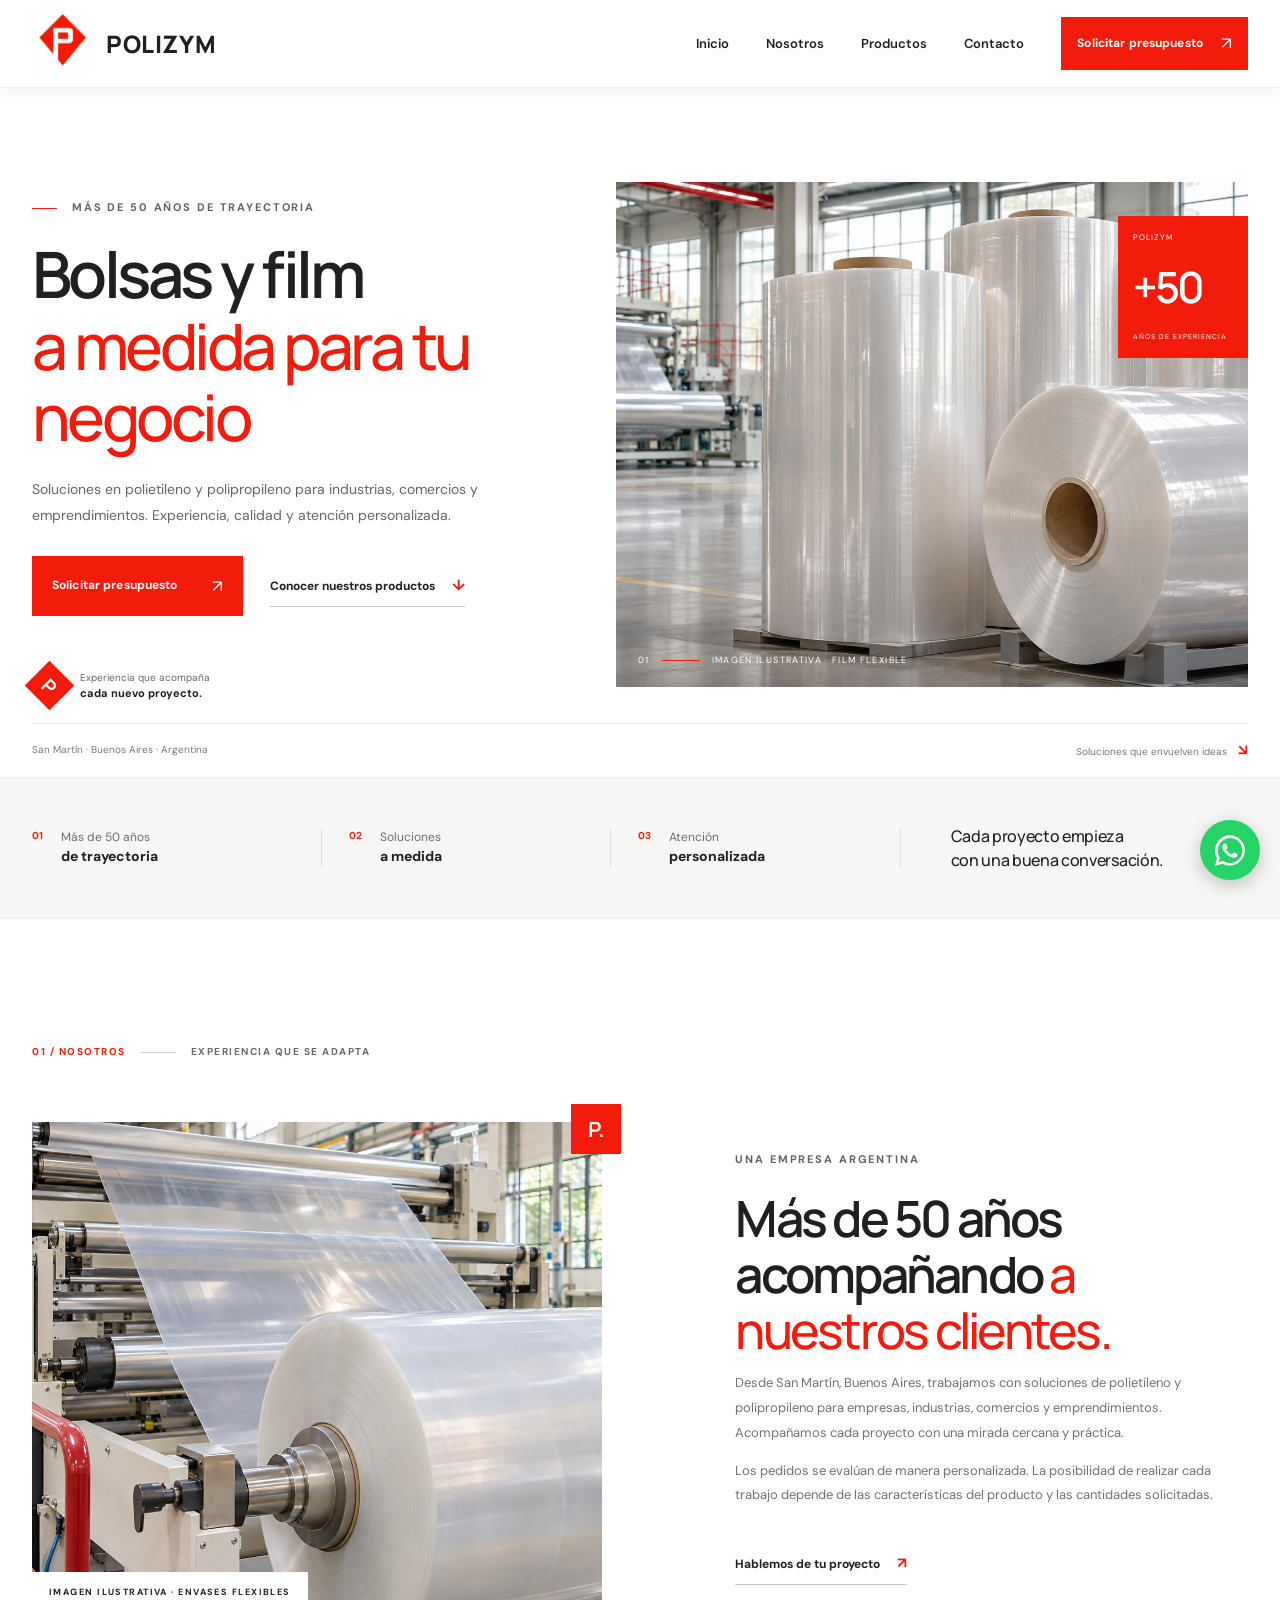
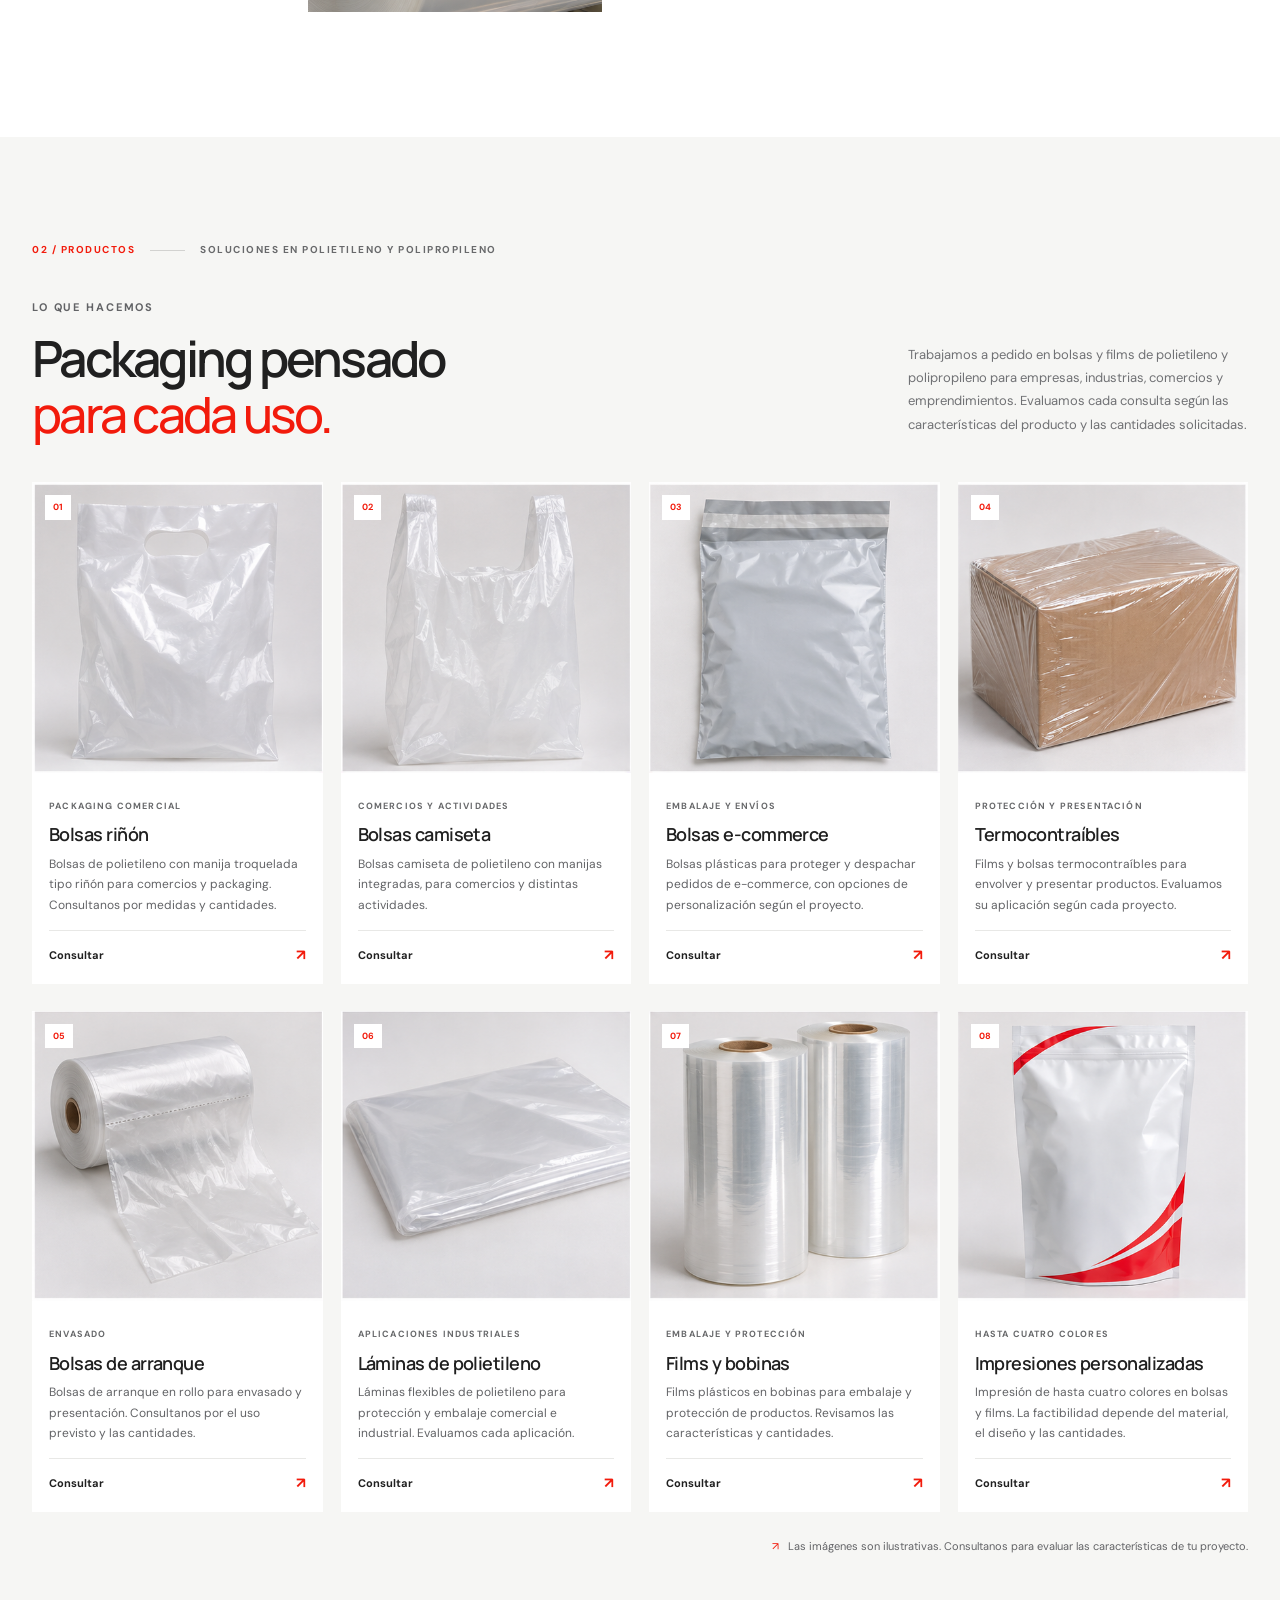
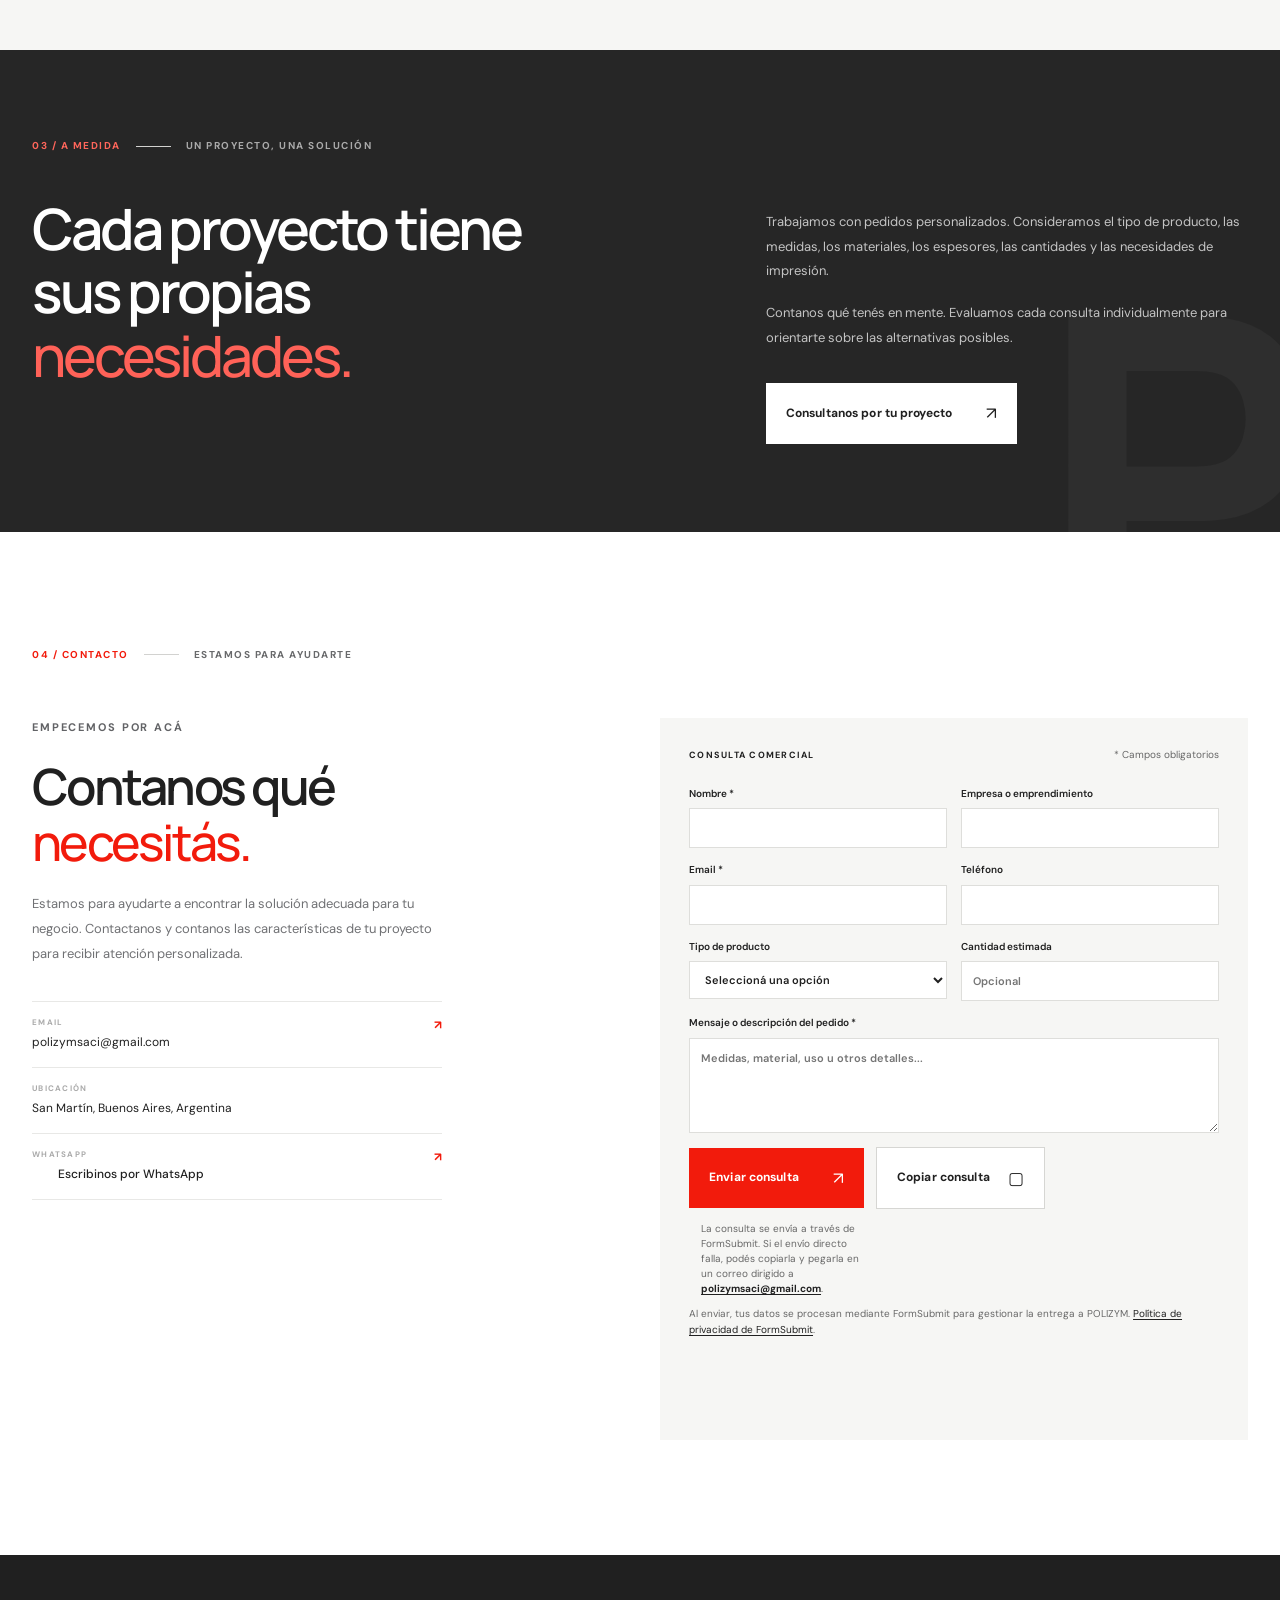
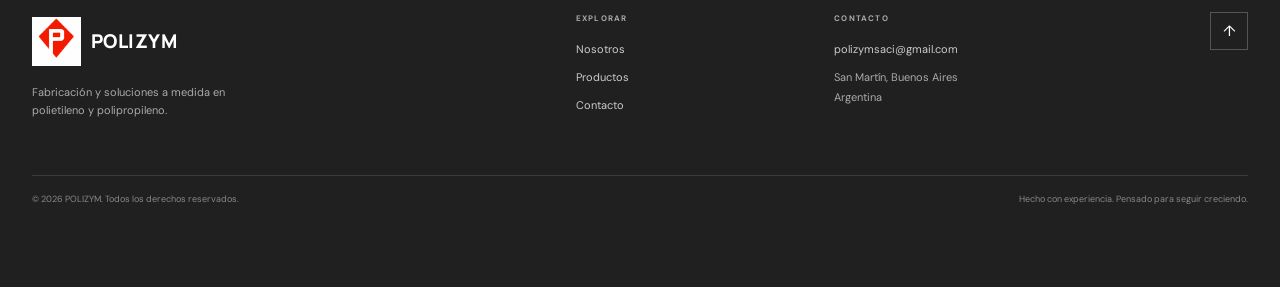
==== commit e45293a6: "Ampliar logo y actualizar titular principal" ====
--- a/index.html
+++ b/index.html
@@ -4,18 +4,18 @@
   <meta charset="utf-8">
   <meta name="viewport" content="width=device-width, initial-scale=1">
   <meta name="theme-color" content="#ffffff">
-  <meta name="description" content="Bolsas y films de polietileno y polipropileno a medida en San Martín, Buenos Aires. Más de 50 años acompañando empresas, industrias, comercios y emprendimientos.">
+  <meta name="description" content="Bolsas y film de polietileno y polipropileno a medida en San Martín, Buenos Aires. Más de 50 años acompañando empresas, industrias, comercios y emprendimientos.">
   <link rel="canonical" href="https://polizym.github.io/">
   <meta property="og:locale" content="es_AR">
   <meta property="og:site_name" content="POLIZYM">
-  <meta property="og:title" content="Bolsas de polietileno y films a medida | POLIZYM">
-  <meta property="og:description" content="Bolsas y films de polietileno y polipropileno a medida en San Martín, Buenos Aires. Más de 50 años acompañando empresas, industrias, comercios y emprendimientos.">
+  <meta property="og:title" content="Bolsas de polietileno y film a medida | POLIZYM">
+  <meta property="og:description" content="Bolsas y film de polietileno y polipropileno a medida en San Martín, Buenos Aires. Más de 50 años acompañando empresas, industrias, comercios y emprendimientos.">
   <meta property="og:type" content="website">
   <meta property="og:url" content="https://polizym.github.io/">
   <meta property="og:image" content="https://polizym.github.io/assets/hero-film-rolls.png">
   <meta property="og:image:alt" content="Imagen ilustrativa de bobinas de film flexible para embalaje">
   <meta name="twitter:card" content="summary_large_image">
-  <title>Bolsas de polietileno y films a medida | POLIZYM</title>
+  <title>Bolsas de polietileno y film a medida | POLIZYM</title>
   <link rel="preconnect" href="https://fonts.googleapis.com">
   <link rel="preconnect" href="https://fonts.gstatic.com" crossorigin>
   <link href="https://fonts.googleapis.com/css2?family=DM+Sans:wght@400;500;600;700&family=Manrope:wght@400;500;600;700;800&display=swap" rel="stylesheet">
@@ -73,7 +73,7 @@
     <section class="hero wrap" aria-labelledby="hero-title">
       <div class="hero-copy">
         <p class="eyebrow"><span class="eyebrow-line"></span> Más de 50 años de trayectoria</p>
-        <h1 id="hero-title">Bolsas y films<br><em>a medida para tu negocio</em></h1>
+        <h1 id="hero-title">Bolsas y film<br><em>a medida para tu negocio</em></h1>
         <p class="hero-lede">Soluciones en polietileno y polipropileno para industrias, comercios y emprendimientos. Experiencia, calidad y atención personalizada.</p>
         <div class="hero-actions"><a class="button" href="#contacto">Solicitar presupuesto <span aria-hidden="true">↗</span></a><a class="text-link" href="#productos">Conocer nuestros productos <span aria-hidden="true">↓</span></a></div>
         <div class="hero-note"><span class="note-mark">P</span><span>Experiencia que acompaña<br><strong>cada nuevo proyecto.</strong></span></div>
--- a/styles.css
+++ b/styles.css
@@ -62,3 +62,20 @@
 .form-status[data-state="error"]{color:#a12622}
 @media(max-width:640px){.whatsapp-float{right:16px;right:max(16px,env(safe-area-inset-right,0px));bottom:16px;bottom:max(16px,env(safe-area-inset-bottom,0px))}}
 @media(max-width:640px){.form-row{grid-template-columns:1fr}.contact-form label{font-size:12px}.contact-form input,.contact-form select,.contact-form textarea{min-height:44px;padding:11px;font-size:16px}.contact-form textarea{min-height:120px}.form-actions{display:grid;grid-template-columns:1fr;gap:10px}.form-actions .button{width:100%;justify-content:space-between}}
+
+/* Mayor presencia para la identidad en la cabecera, manteniendo el pie intacto. */
+.header-inner .brand{height:68px;gap:12px}
+.header-inner .brand-symbol{width:62px;height:62px;flex-basis:62px}
+.header-inner .brand-wordmark{font-size:24px}
+@media (min-width:641px) and (max-width:760px){
+  .header-inner .brand{gap:10px}
+  .header-inner .brand-symbol{width:54px;height:54px;flex-basis:54px}
+  .header-inner .brand-wordmark{font-size:21.5px}
+  .main-nav{gap:12px;font-size:12px}
+  .main-nav .nav-cta{padding:10px 12px;gap:12px}
+}
+@media(max-width:640px){
+  .header-inner .brand{height:58px;gap:10px}
+  .header-inner .brand-symbol{width:54px;height:54px;flex-basis:54px}
+  .header-inner .brand-wordmark{font-size:21.5px}
+}
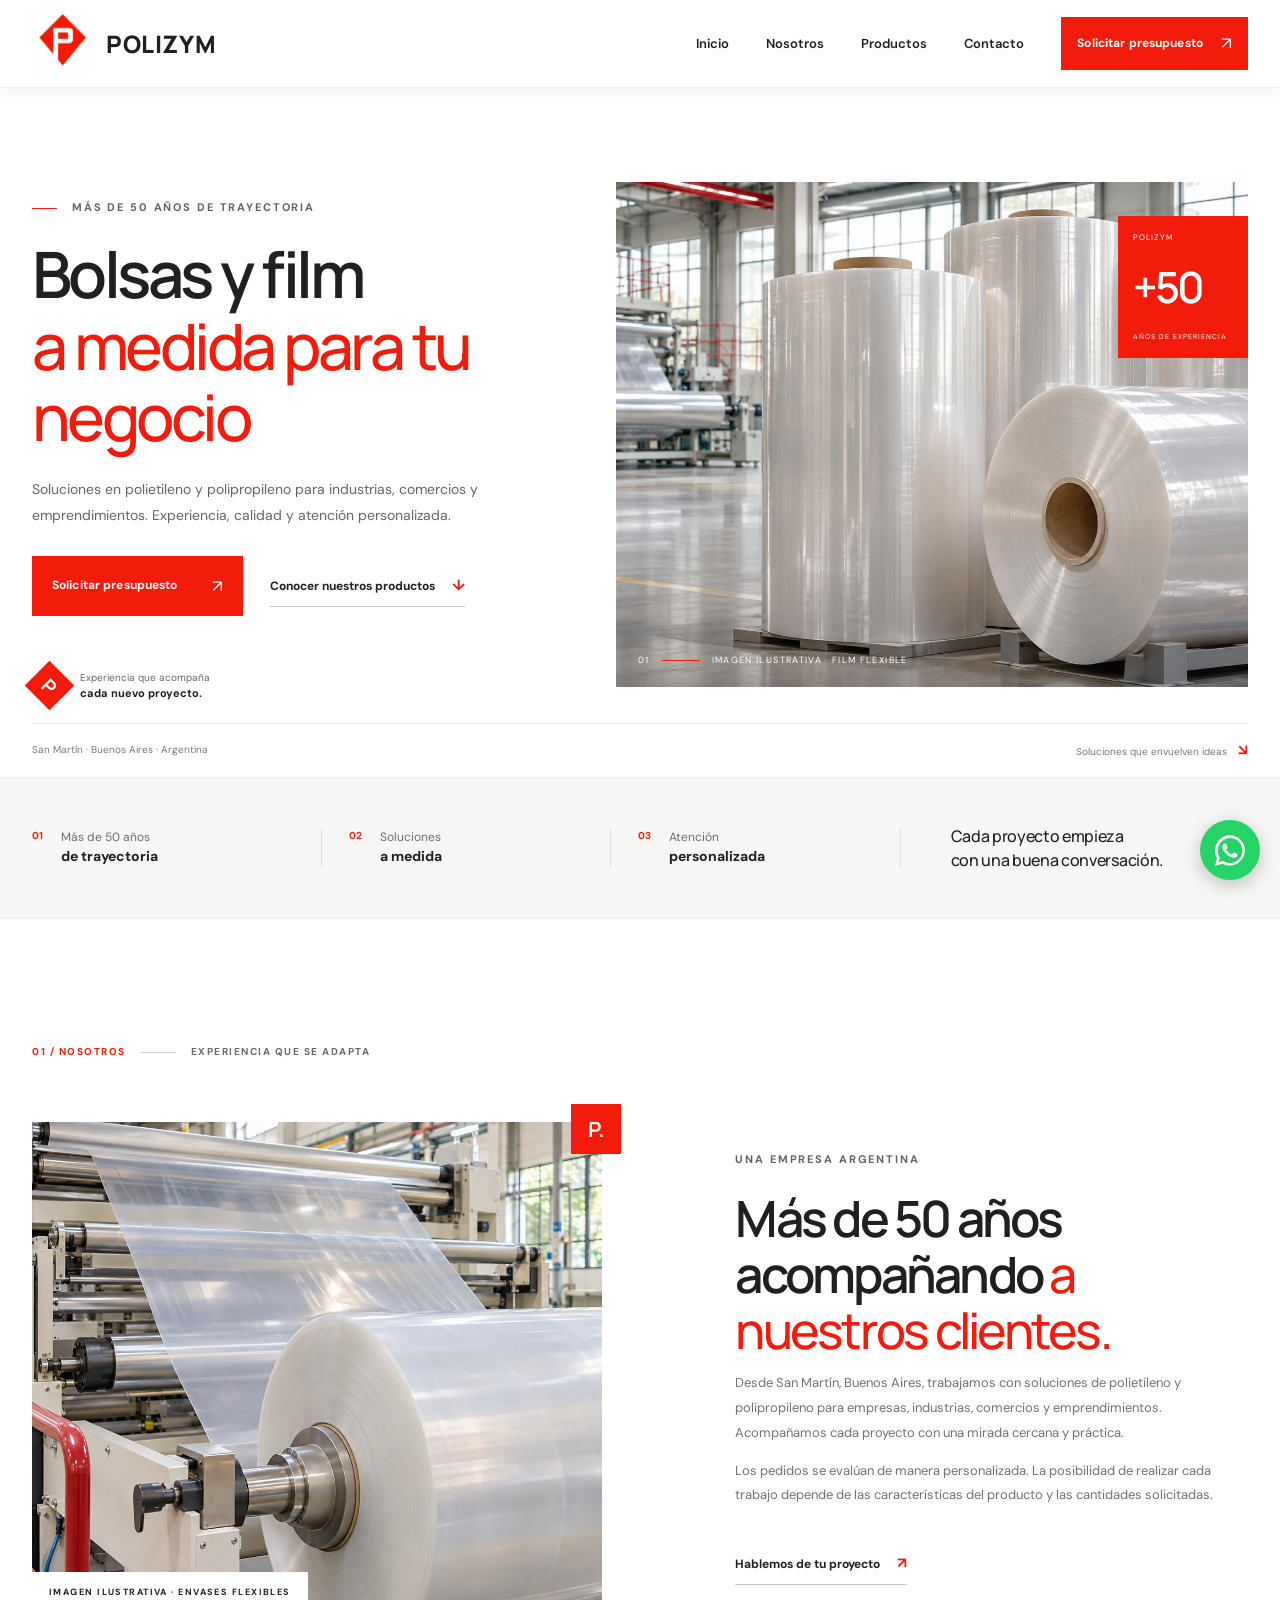
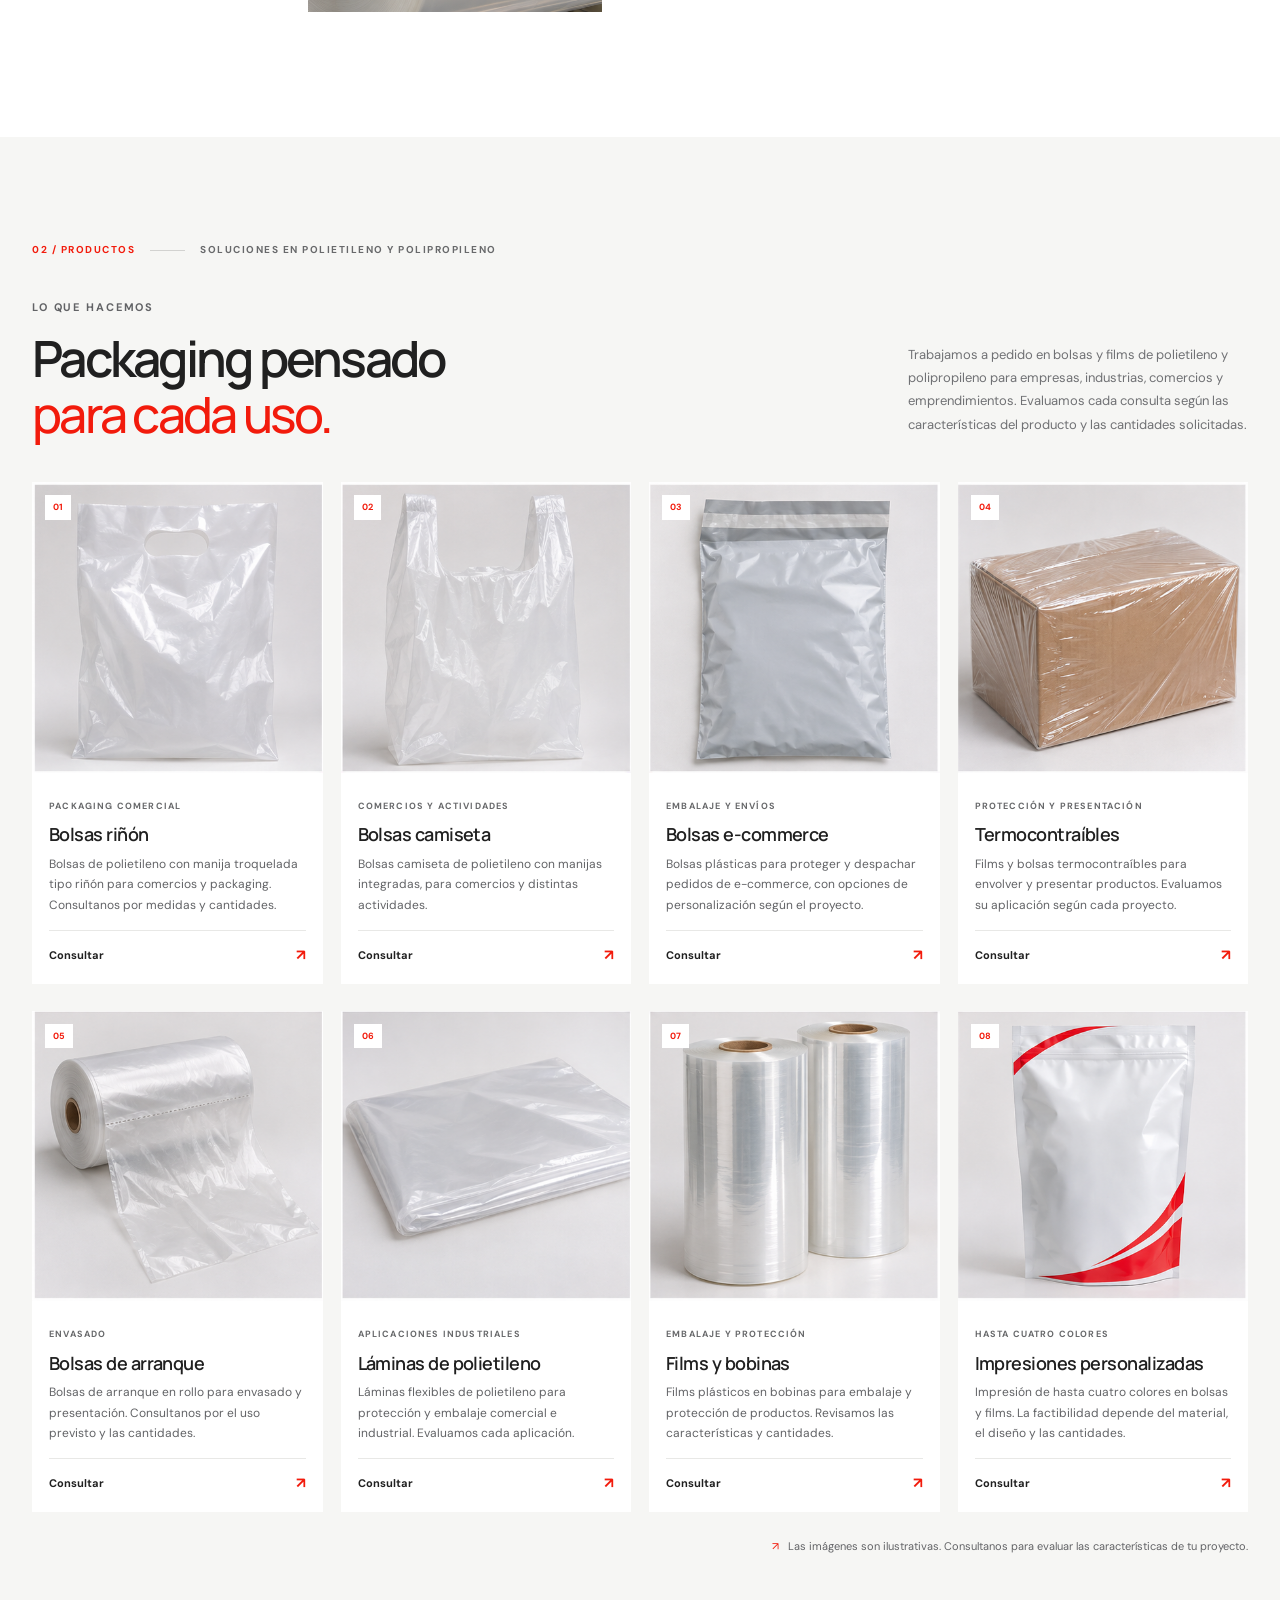
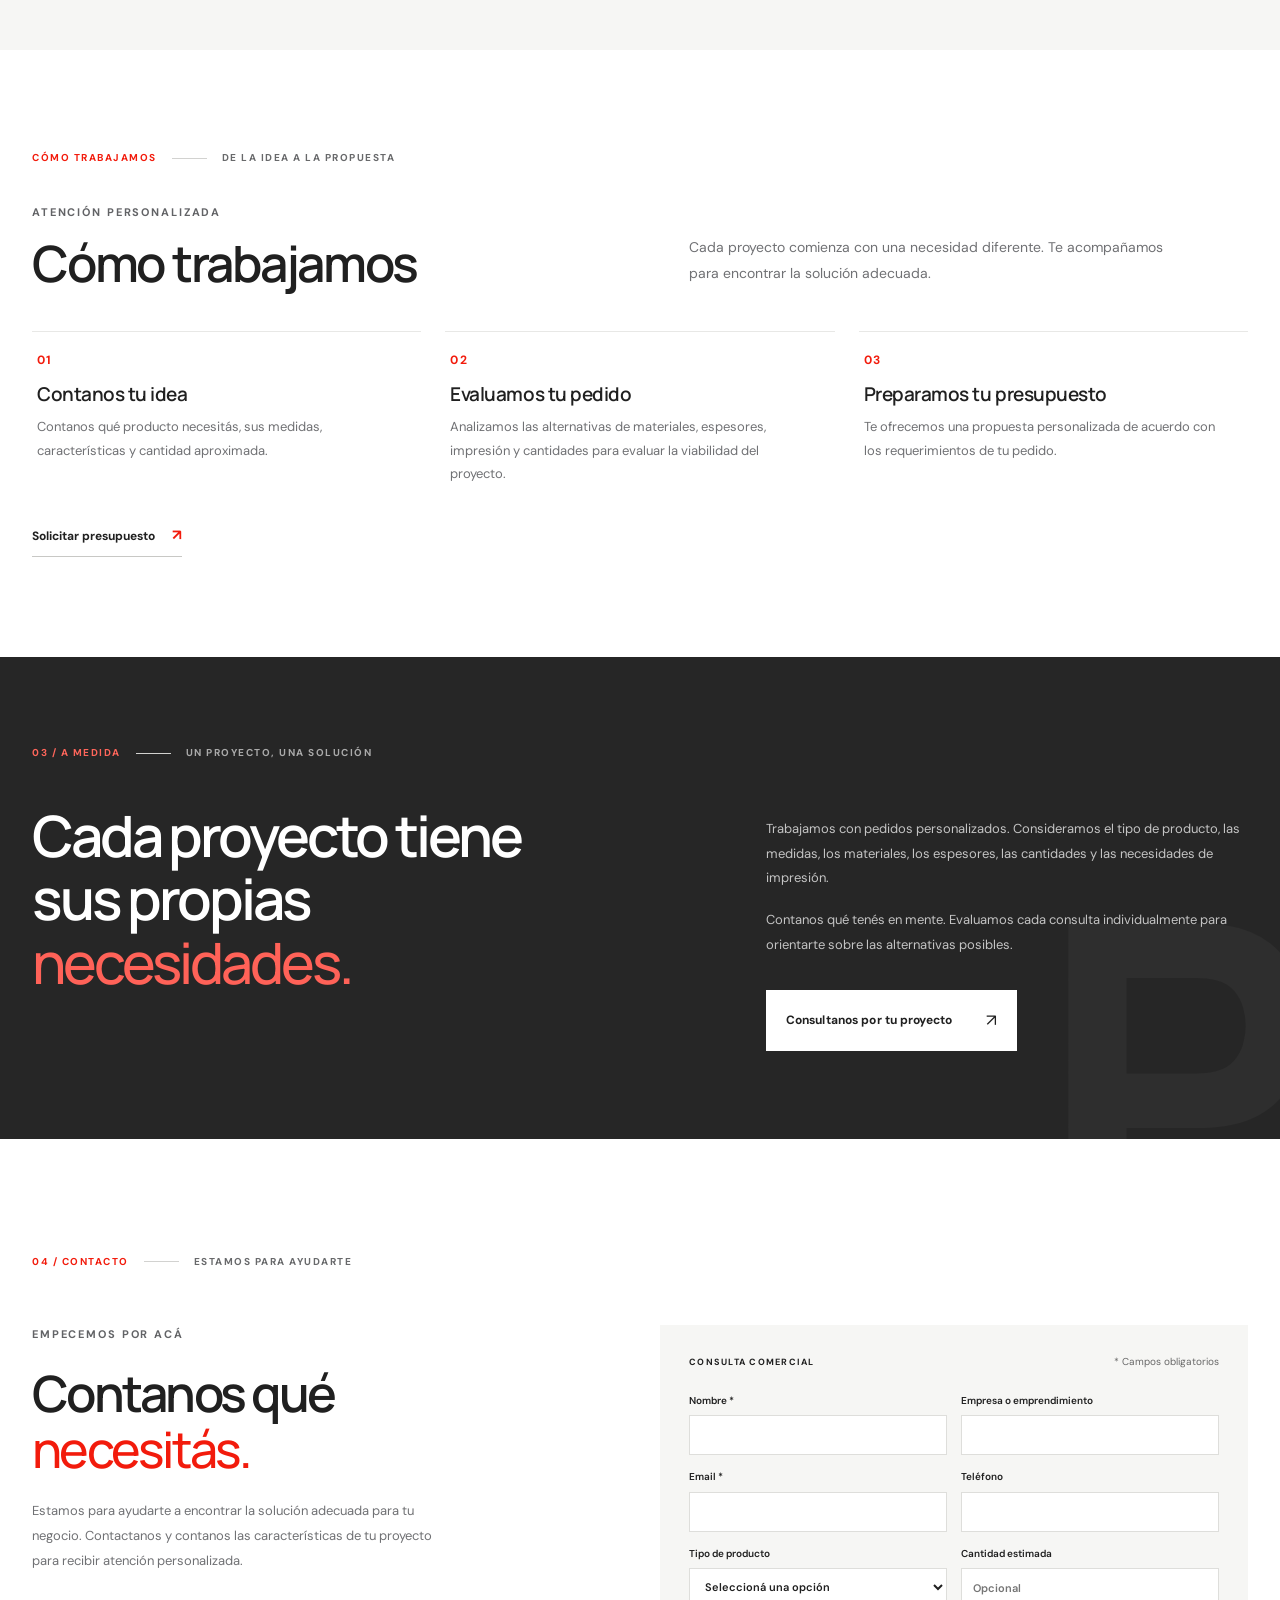
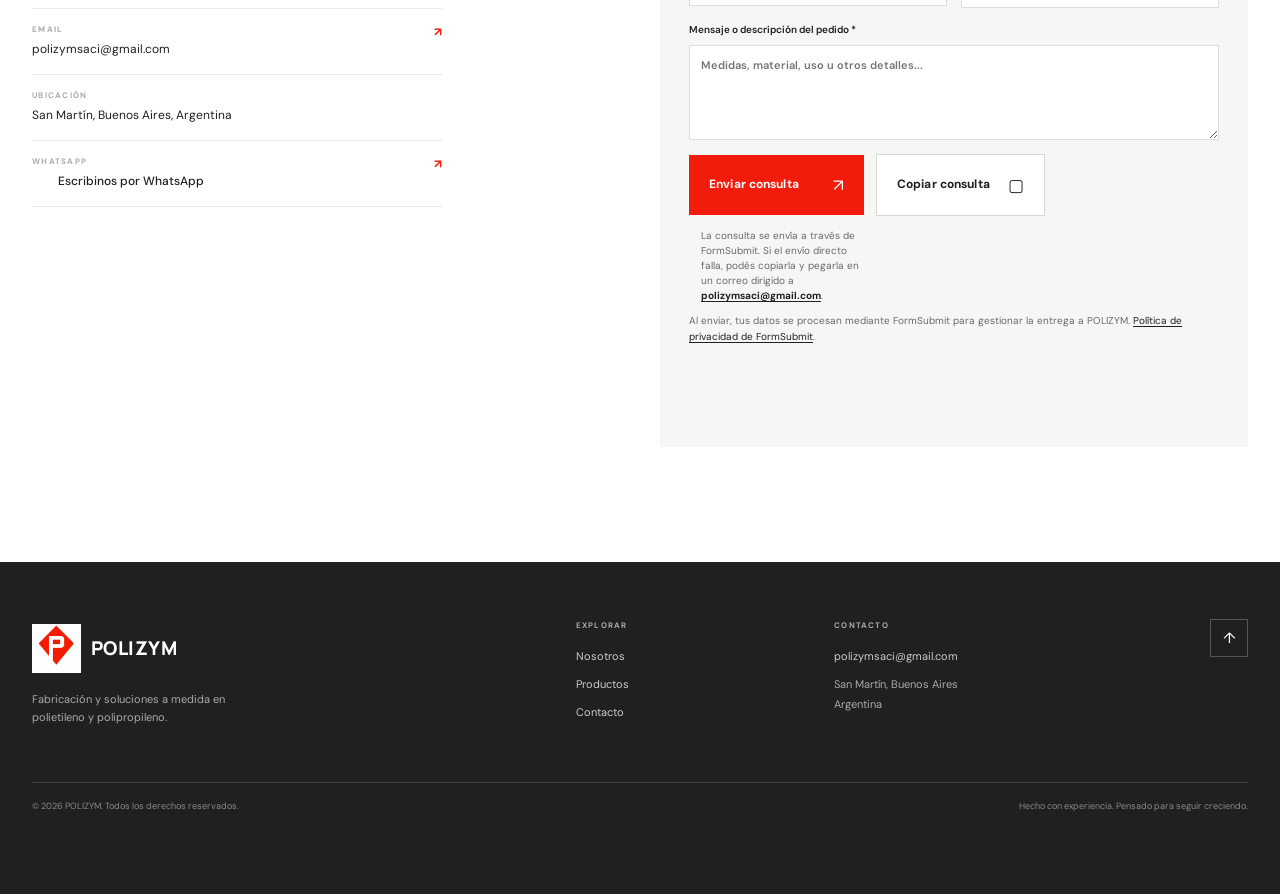
==== commit bf62b605: "Agregar sección sobre el proceso de trabajo" ====
--- a/index.html
+++ b/index.html
@@ -101,6 +101,21 @@
       <article class="product-card"><div class="product-image"><img class="product-sheet" src="assets/product-grid.png" alt="Imagen ilustrativa de rollo de film plástico flexible" loading="lazy" style="--sheet-x:-200%;--sheet-y:-100%"><span class="product-number">07</span></div><div class="product-info"><span class="product-category">EMBALAJE Y PROTECCIÓN</span><h3>Films y bobinas</h3><p>Films plásticos en bobinas para embalaje y protección de productos. Revisamos las características y cantidades.</p><a href="#contacto" data-product-query aria-label="Consultar por Films y bobinas">Consultar <span aria-hidden="true">↗</span></a></div></article>
       <article class="product-card"><div class="product-image"><img class="product-sheet" src="assets/product-grid.png" alt="Imagen ilustrativa de material flexible con impresión personalizada" loading="lazy" style="--sheet-x:-300%;--sheet-y:-100%"><span class="product-number">08</span></div><div class="product-info"><span class="product-category">HASTA CUATRO COLORES</span><h3>Impresiones personalizadas</h3><p>Impresión de hasta cuatro colores en bolsas y films. La factibilidad depende del material, el diseño y las cantidades.</p><a href="#contacto" data-product-query aria-label="Consultar por Impresiones personalizadas">Consultar <span aria-hidden="true">↗</span></a></div></article>
     </div><p class="products-note"><span>↗</span> Las imágenes son ilustrativas. Consultanos para evaluar las características de tu proyecto.</p></div></section>
+    <section class="how-section" id="como-trabajamos" aria-labelledby="how-title">
+      <div class="wrap">
+        <div class="section-kicker"><span>CÓMO TRABAJAMOS</span><i></i><span>DE LA IDEA A LA PROPUESTA</span></div>
+        <div class="how-heading">
+          <div><p class="eyebrow">Atención personalizada</p><h2 id="how-title">Cómo trabajamos</h2></div>
+          <p class="how-intro">Cada proyecto comienza con una necesidad diferente. Te acompañamos para encontrar la solución adecuada.</p>
+        </div>
+        <ol class="work-steps">
+          <li><span class="step-number" aria-hidden="true">01</span><h3>Contanos tu idea</h3><p>Contanos qué producto necesitás, sus medidas, características y cantidad aproximada.</p></li>
+          <li><span class="step-number" aria-hidden="true">02</span><h3>Evaluamos tu pedido</h3><p>Analizamos las alternativas de materiales, espesores, impresión y cantidades para evaluar la viabilidad del proyecto.</p></li>
+          <li><span class="step-number" aria-hidden="true">03</span><h3>Preparamos tu presupuesto</h3><p>Te ofrecemos una propuesta personalizada de acuerdo con los requerimientos de tu pedido.</p></li>
+        </ol>
+        <a class="text-link how-cta" href="#contacto">Solicitar presupuesto <span aria-hidden="true">↗</span></a>
+      </div>
+    </section>
     <section class="custom-section"><div class="wrap custom-grid"><div><div class="section-kicker light"><span>03 / A MEDIDA</span><i></i><span>UN PROYECTO, UNA SOLUCIÓN</span></div><h2>Cada proyecto tiene<br>sus propias <em>necesidades.</em></h2></div><div class="custom-copy"><p>Trabajamos con pedidos personalizados. Consideramos el tipo de producto, las medidas, los materiales, los espesores, las cantidades y las necesidades de impresión.</p><p>Contanos qué tenés en mente. Evaluamos cada consulta individualmente para orientarte sobre las alternativas posibles.</p><a class="button button-light" href="#contacto">Consultanos por tu proyecto <span aria-hidden="true">↗</span></a></div><div class="custom-word" aria-hidden="true">P</div></div></section>
     <section class="section contact-section wrap" id="contacto"><div class="section-kicker"><span>04 / CONTACTO</span><i></i><span>ESTAMOS PARA AYUDARTE</span></div><div class="contact-grid"><div class="contact-intro"><p class="eyebrow">Empecemos por acá</p><h2>Contanos qué <em>necesitás.</em></h2><p>Estamos para ayudarte a encontrar la solución adecuada para tu negocio. Contactanos y contanos las características de tu proyecto para recibir atención personalizada.</p><div class="contact-details"><a href="mailto:polizymsaci@gmail.com"><span>EMAIL</span>polizymsaci@gmail.com <b>↗</b></a><div><span>UBICACIÓN</span>San Martín, Buenos Aires, Argentina</div><a class="whatsapp-link" href="https://wa.me/5491150123075?text=Hola%2C%20quisiera%20consultar%20por%20un%20presupuesto%20en%20Polizym." target="_blank" rel="noopener noreferrer"><span>WHATSAPP</span><span class="whatsapp-action"><img src="assets/whatsapp-mark.svg" alt="">Escribinos por WhatsApp</span><b>↗</b></a></div></div>
       <form class="contact-form" id="quote-form" action="https://formsubmit.co/ajax/polizymsaci@gmail.com" method="POST"><input type="hidden" name="_subject" value="Solicitud de presupuesto - Polizym"><input class="form-honey" type="text" name="_honey" tabindex="-1" autocomplete="off" aria-hidden="true"><div class="form-title"><span>CONSULTA COMERCIAL</span><small>* Campos obligatorios</small></div><div class="form-row"><label>Nombre *<input name="nombre" autocomplete="name" required></label><label>Empresa o emprendimiento<input name="empresa" autocomplete="organization"></label></div><div class="form-row"><label>Email *<input type="email" name="email" autocomplete="email" required></label><label>Teléfono<input type="tel" name="telefono" autocomplete="tel"></label></div><div class="form-row"><label>Tipo de producto<select name="producto" required><option value="">Seleccioná una opción</option><option value="Bolsas riñón">Bolsas riñón</option><option value="Bolsas camiseta">Bolsas camiseta</option><option value="Bolsas e-commerce">Bolsas e-commerce</option><option value="Termocontraíbles">Termocontraíbles</option><option value="Bolsas de arranque">Bolsas de arranque</option><option value="Láminas de polietileno">Láminas de polietileno</option><option value="Films y bobinas">Films y bobinas</option><option value="Impresiones personalizadas">Impresiones personalizadas</option></select></label><label>Cantidad estimada<input name="cantidad" placeholder="Opcional"></label></div><label>Mensaje o descripción del pedido *<textarea name="mensaje" rows="4" required placeholder="Medidas, material, uso u otros detalles..."></textarea></label><div class="form-actions"><button class="button form-submit" type="submit">Enviar consulta <span aria-hidden="true">↗</span></button><button class="button button-copy" id="copy-consultation" type="button">Copiar consulta <span aria-hidden="true">▢</span></button></div><p class="form-note" id="form-note">La consulta se envía a través de FormSubmit. Si el envío directo falla, podés copiarla y pegarla en un correo dirigido a <a href="mailto:polizymsaci@gmail.com">polizymsaci@gmail.com</a>.</p><p class="form-privacy">Al enviar, tus datos se procesan mediante FormSubmit para gestionar la entrega a POLIZYM. <a href="https://formsubmit.co/privacy.pdf" target="_blank" rel="noopener noreferrer">Política de privacidad de FormSubmit</a>.</p><p class="form-status" id="form-status" role="status" aria-live="polite"></p></form></div></section>
--- a/styles.css
+++ b/styles.css
@@ -79,3 +79,27 @@
   .header-inner .brand-symbol{width:54px;height:54px;flex-basis:54px}
   .header-inner .brand-wordmark{font-size:21.5px}
 }
+
+/* Presentación del proceso de consulta comercial. */
+.how-section{padding-block:100px;background:#fff}
+.how-heading{display:grid;grid-template-columns:1fr 1fr;align-items:end;gap:8%;margin:36px 0 40px}
+.how-heading .eyebrow{margin-bottom:14px}
+.how-heading h2{font:600 clamp(36px,4vw,50px)/1.12 var(--display);letter-spacing:-.045em;margin:0}
+.how-intro{max-width:500px;margin:0 0 5px;color:var(--muted);font-size:14px;line-height:1.8}
+.work-steps{display:grid;grid-template-columns:repeat(3,minmax(0,1fr));gap:24px;margin:0;padding:0;list-style:none}
+.work-steps li{border-top:1px solid var(--line);padding:19px 5px 0}
+.step-number{display:block;color:var(--red);font-size:12px;font-weight:700;letter-spacing:.12em}
+.work-steps h3{margin:12px 0 7px;font:600 19px/1.35 var(--display);letter-spacing:-.025em;color:var(--ink)}
+.work-steps p{max-width:360px;margin:0;color:var(--muted);font-size:13px;line-height:1.8}
+.how-cta{display:inline-block;margin-top:30px}
+@media(max-width:640px){
+  .how-section{padding-block:76px}
+  .how-heading{display:block;margin:31px 0 29px}
+  .how-heading h2{font-size:39px}
+  .how-intro{margin-top:15px;font-size:12px}
+  .work-steps{grid-template-columns:1fr;gap:23px}
+  .work-steps li{padding:16px 0 0}
+  .work-steps h3{margin:9px 0 5px;font-size:18px}
+  .work-steps p{font-size:12px}
+  .how-cta{margin-top:24px}
+}
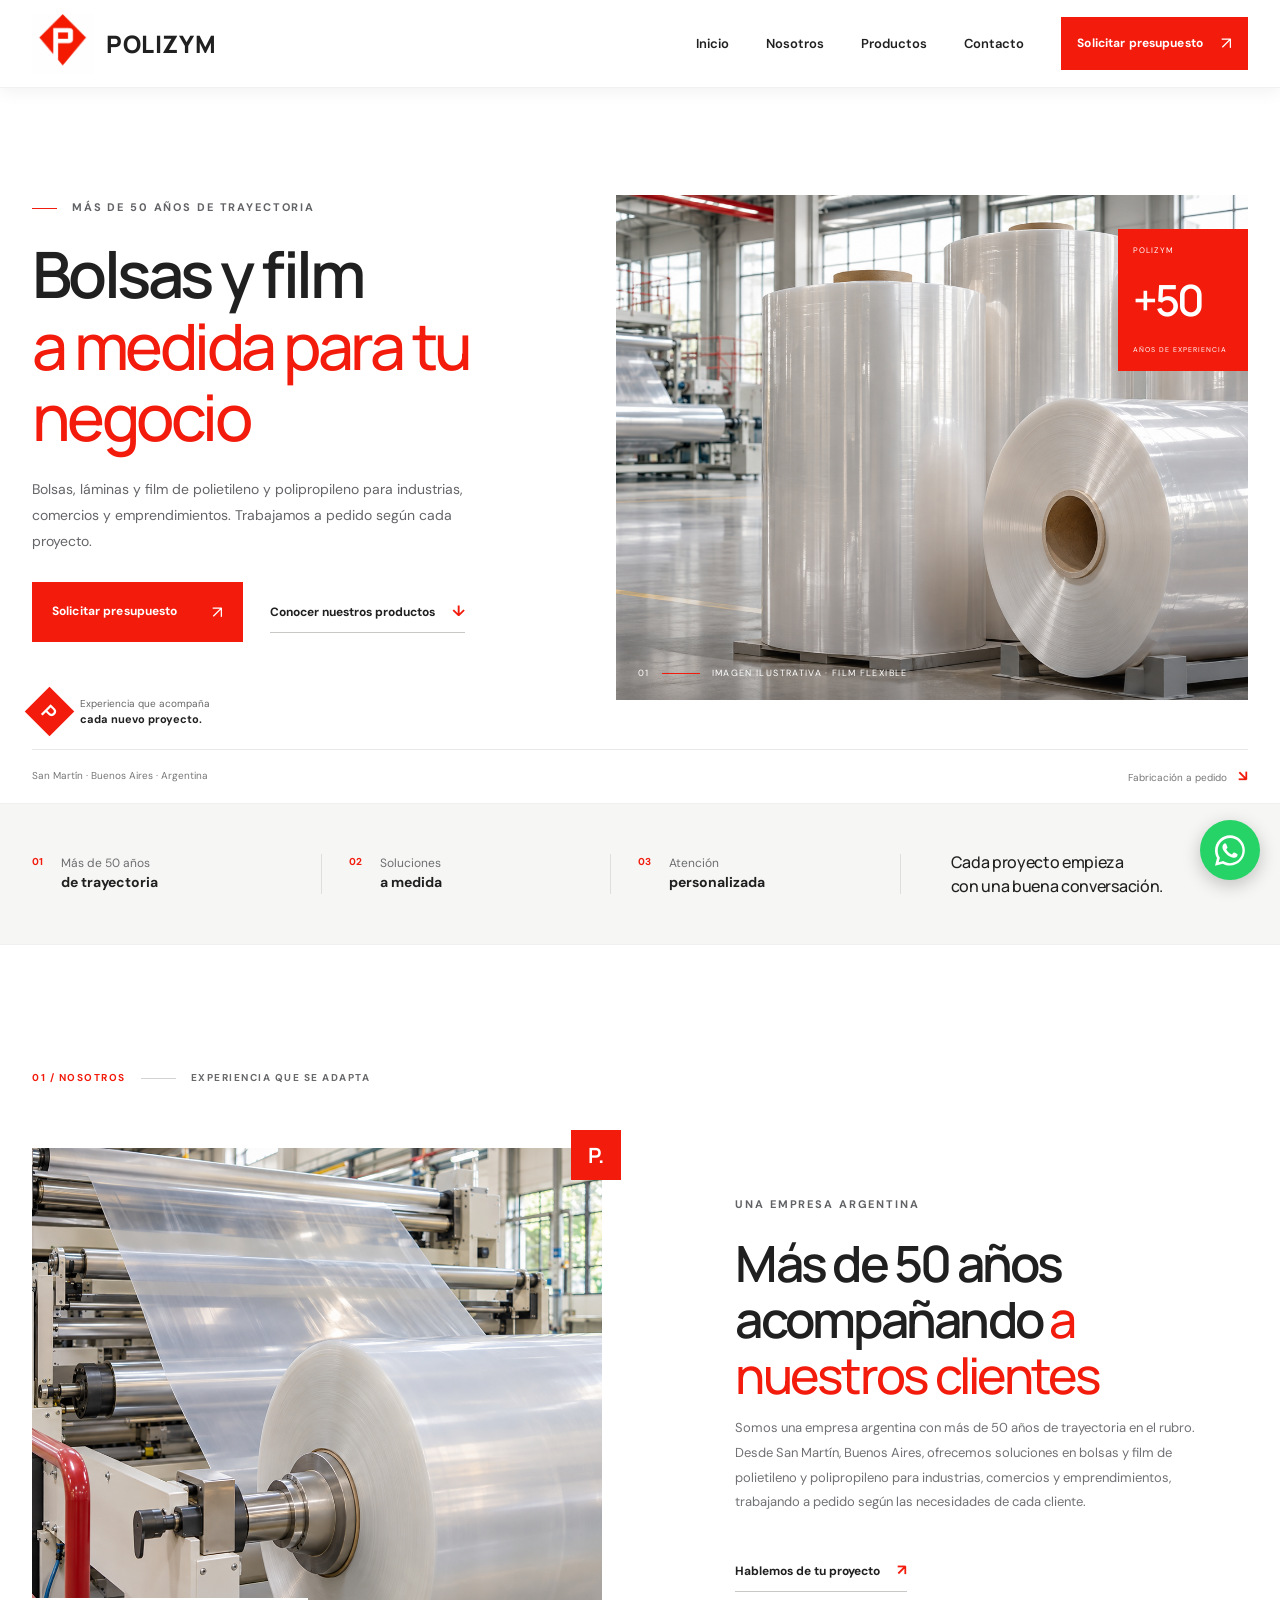
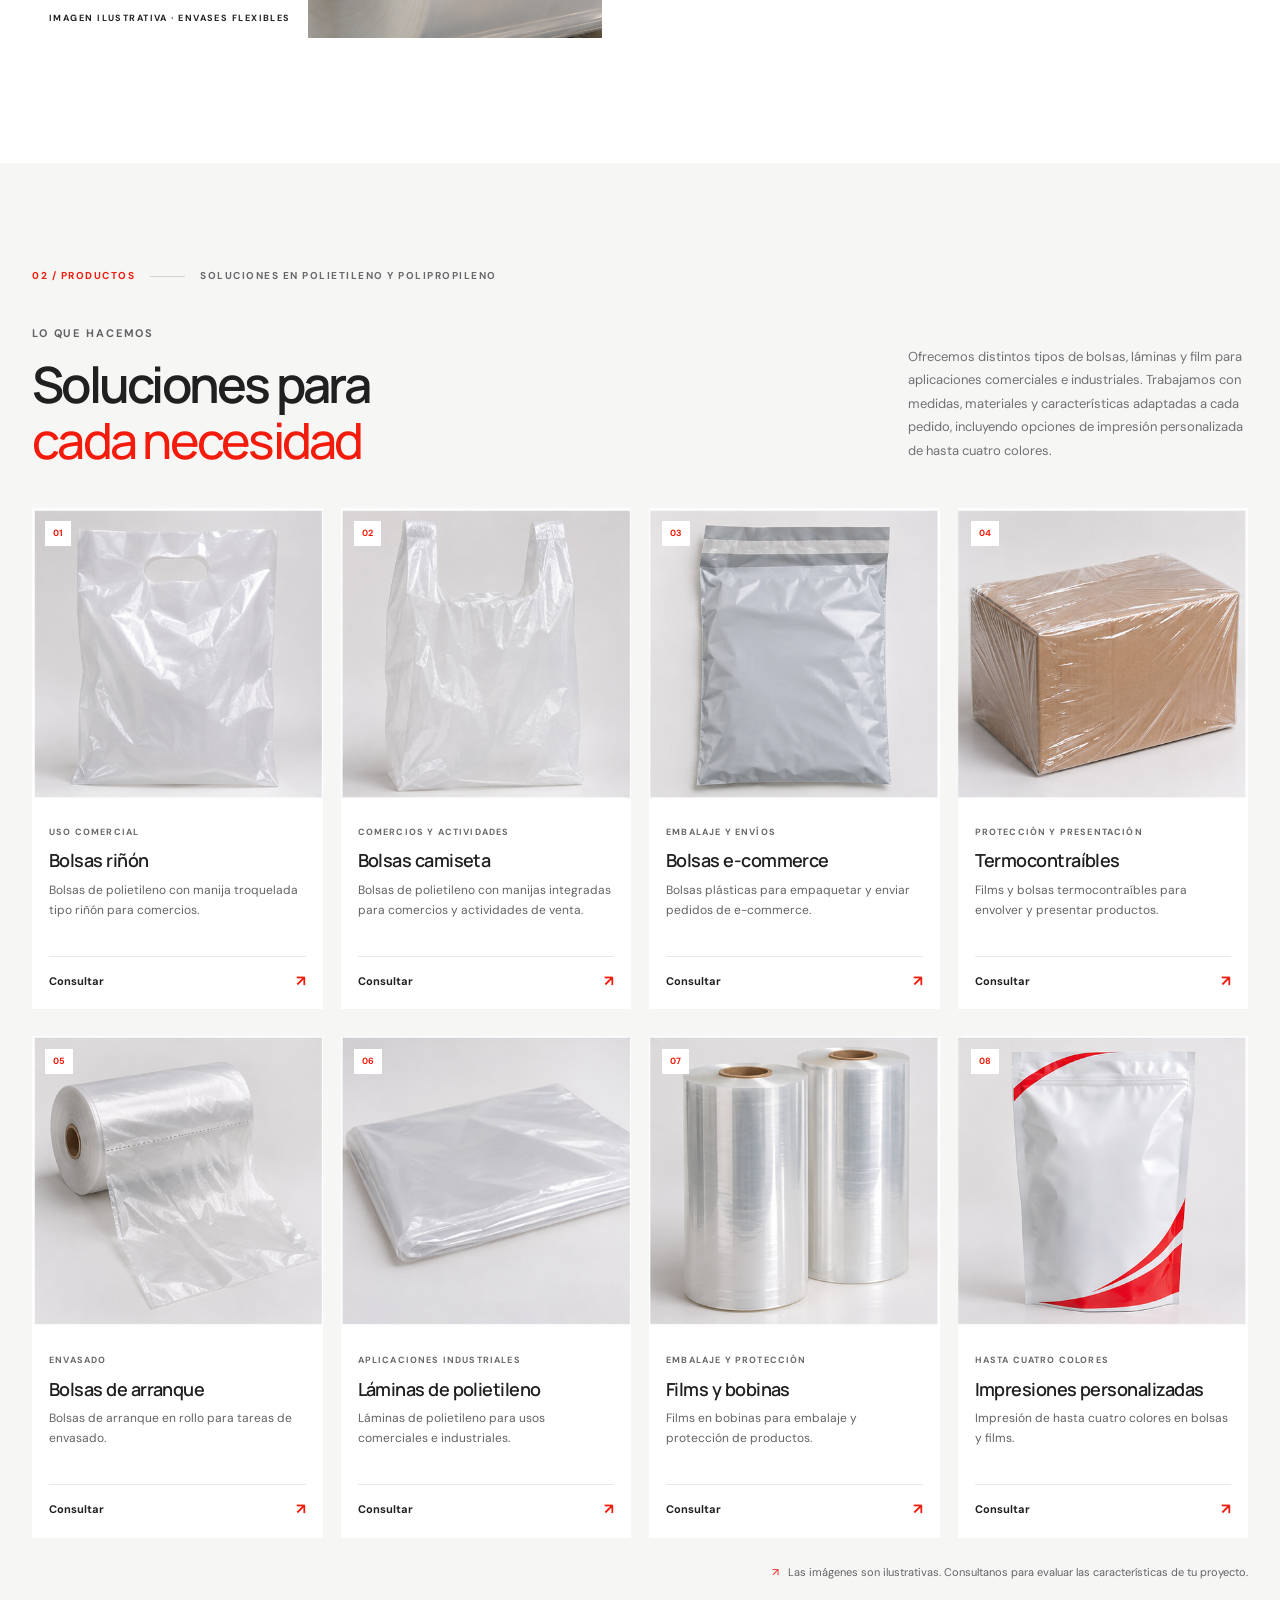
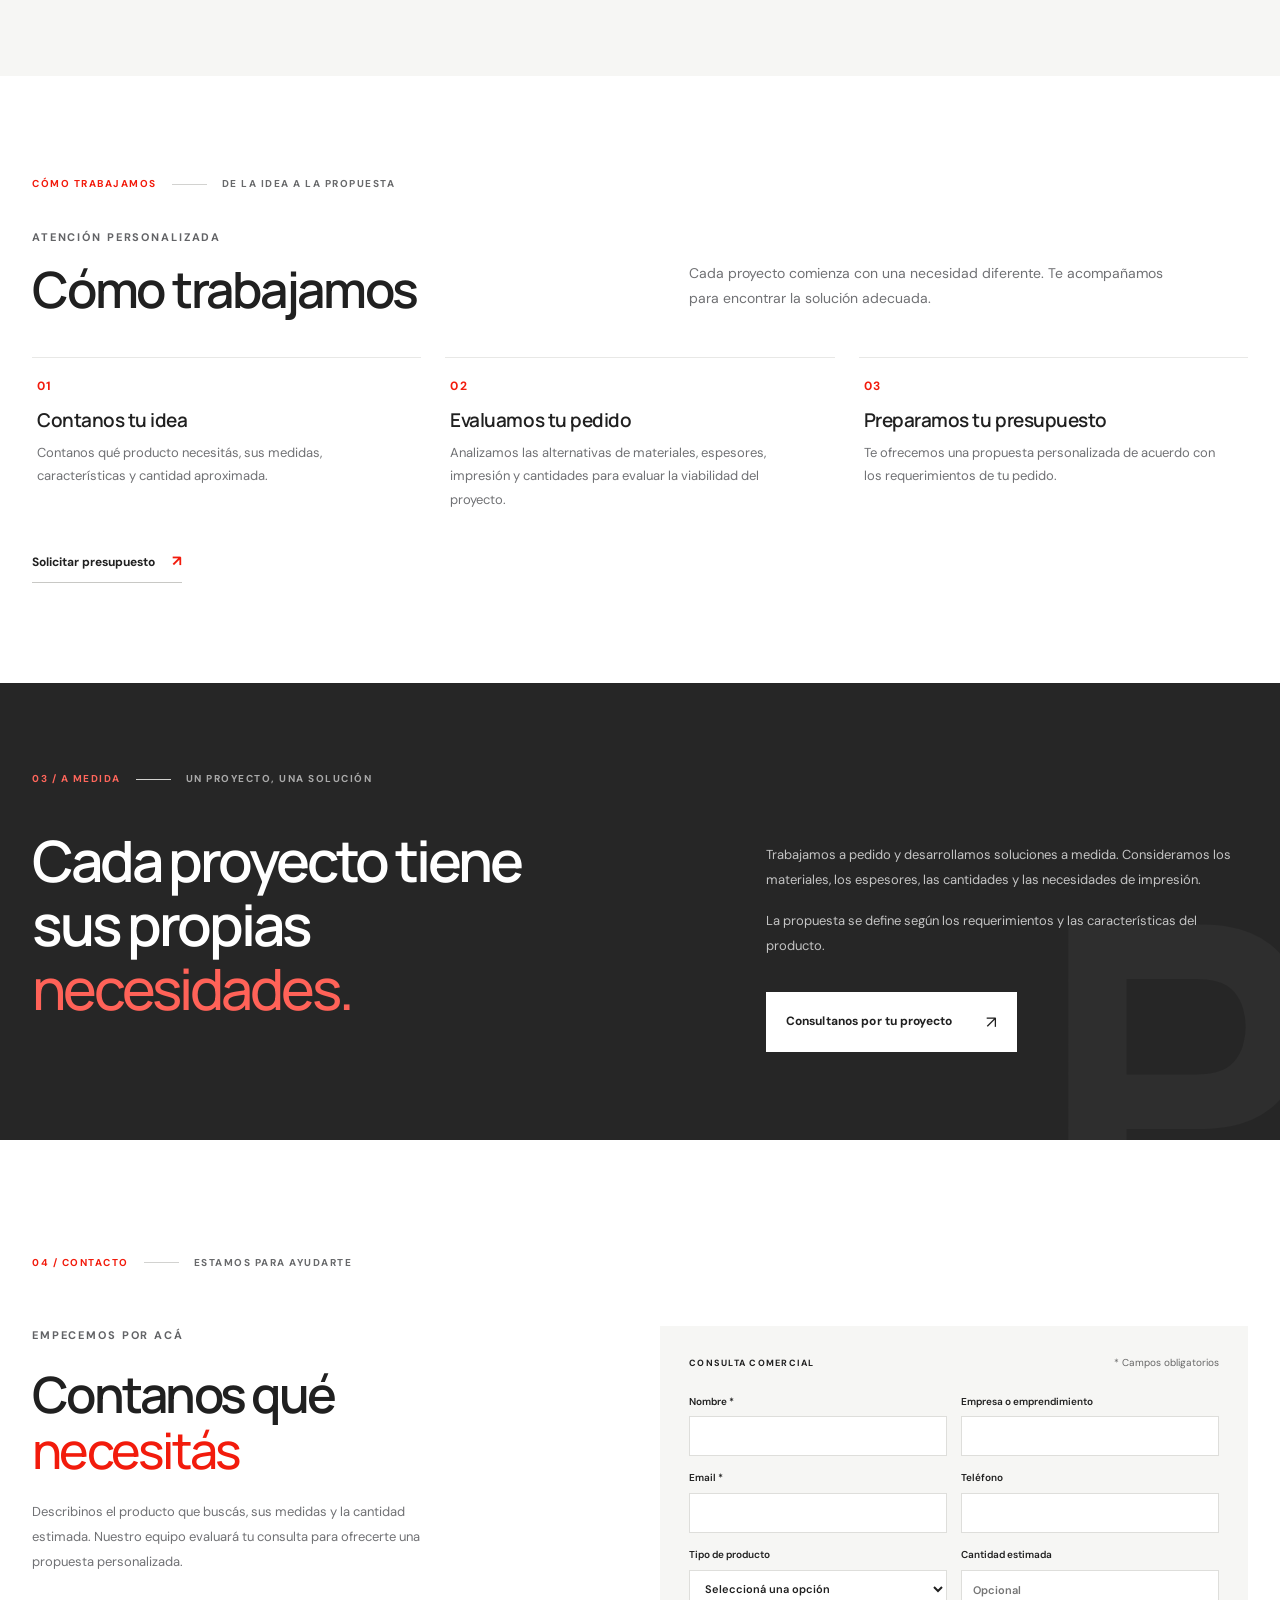
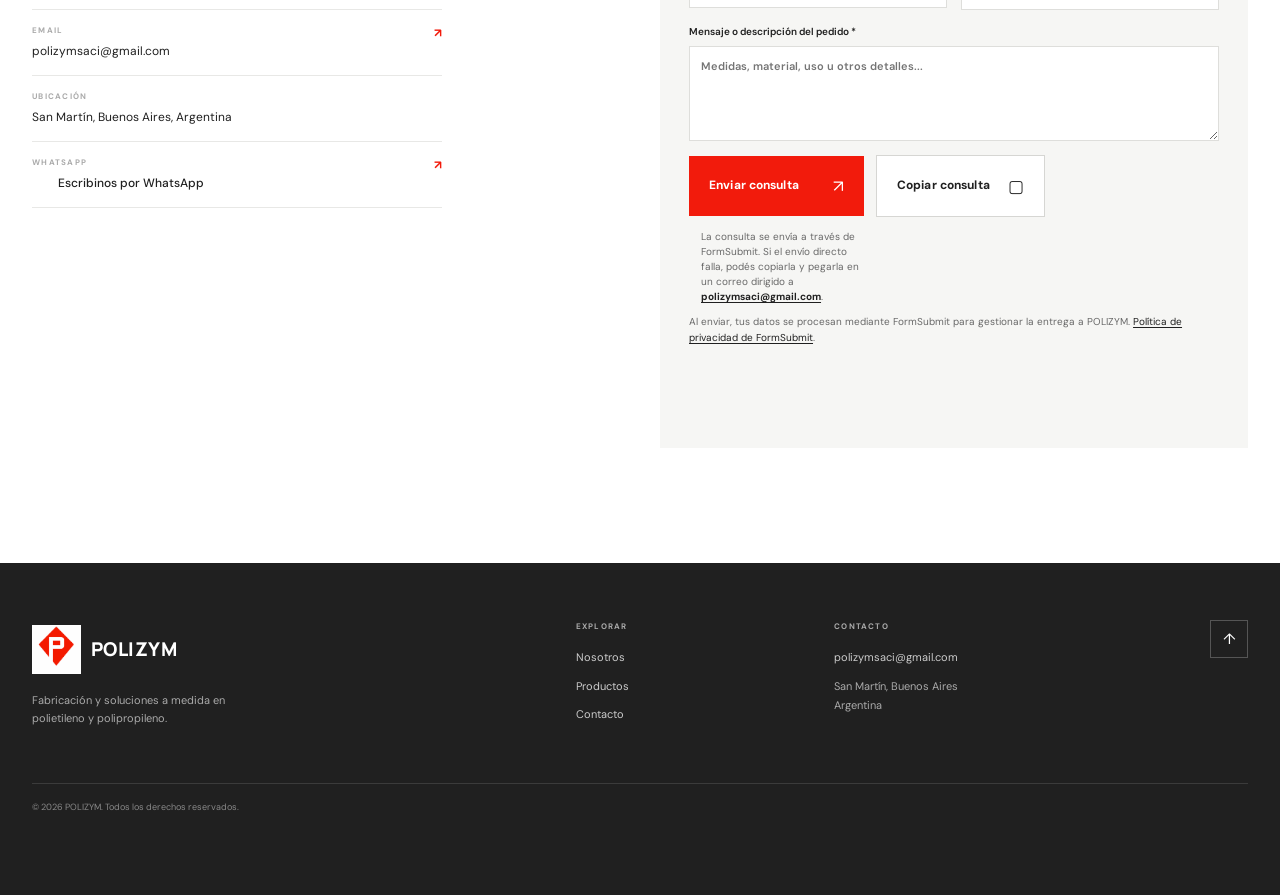
==== commit 968bd269: "Revisar textos institucionales y de productos" ====
--- a/index.html
+++ b/index.html
@@ -27,7 +27,7 @@
       "name": "POLIZYM",
       "url": "https://polizym.github.io/",
       "logo": "https://polizym.github.io/assets/polizym.png",
-      "description": "Más de 50 años de trayectoria en soluciones a medida de polietileno y polipropileno para empresas, industrias, comercios y emprendimientos. Cada pedido se evalúa según las características del producto y las cantidades solicitadas.",
+      "description": "Empresa argentina con más de 50 años de trayectoria en bolsas y film de polietileno y polipropileno a pedido para industrias, comercios y emprendimientos, desde San Martín, Buenos Aires.",
       "knowsAbout": [
         "Bolsas de polietileno",
         "Bolsas de polipropileno",
@@ -74,7 +74,7 @@
       <div class="hero-copy">
         <p class="eyebrow"><span class="eyebrow-line"></span> Más de 50 años de trayectoria</p>
         <h1 id="hero-title">Bolsas y film<br><em>a medida para tu negocio</em></h1>
-        <p class="hero-lede">Soluciones en polietileno y polipropileno para industrias, comercios y emprendimientos. Experiencia, calidad y atención personalizada.</p>
+        <p class="hero-lede">Bolsas, láminas y film de polietileno y polipropileno para industrias, comercios y emprendimientos. Trabajamos a pedido según cada proyecto.</p>
         <div class="hero-actions"><a class="button" href="#contacto">Solicitar presupuesto <span aria-hidden="true">↗</span></a><a class="text-link" href="#productos">Conocer nuestros productos <span aria-hidden="true">↓</span></a></div>
         <div class="hero-note"><span class="note-mark">P</span><span>Experiencia que acompaña<br><strong>cada nuevo proyecto.</strong></span></div>
       </div>
@@ -83,23 +83,23 @@
         <div class="visual-index"><span>01</span><i></i><span>IMAGEN ILUSTRATIVA · FILM FLEXIBLE</span></div>
         <div class="hero-stamp"><span>POLIZYM</span><b>+50</b><small>AÑOS DE EXPERIENCIA</small></div>
       </div>
-      <div class="hero-bottom"><span>San Martín · Buenos Aires · Argentina</span><span>Soluciones que envuelven ideas <b>↘</b></span></div>
+      <div class="hero-bottom"><span>San Martín · Buenos Aires · Argentina</span><span>Fabricación a pedido <b>↘</b></span></div>
     </section>
     <section class="value-strip" aria-label="Nuestros atributos"><div class="wrap value-grid"><div><span>01</span><p>Más de 50 años<br><strong>de trayectoria</strong></p></div><div><span>02</span><p>Soluciones<br><strong>a medida</strong></p></div><div><span>03</span><p>Atención<br><strong>personalizada</strong></p></div><div class="strip-aside">Cada proyecto empieza<br>con una buena conversación.</div></div></section>
     <section class="section about wrap" id="nosotros">
       <div class="section-kicker"><span>01 / NOSOTROS</span><i></i><span>EXPERIENCIA QUE SE ADAPTA</span></div>
       <div class="about-grid"><div class="about-photo"><img src="assets/about-film-line.png" alt="Imagen ilustrativa de una línea de conversión de film flexible" loading="lazy"><span class="photo-caption">IMAGEN ILUSTRATIVA · ENVASES FLEXIBLES</span><span class="photo-corner">P.</span></div>
-        <div class="about-copy"><p class="eyebrow">Una empresa argentina</p><h2>Más de 50 años acompañando <em>a nuestros clientes.</em></h2><p>Desde San Martín, Buenos Aires, trabajamos con soluciones de polietileno y polipropileno para empresas, industrias, comercios y emprendimientos. Acompañamos cada proyecto con una mirada cercana y práctica.</p><p>Los pedidos se evalúan de manera personalizada. La posibilidad de realizar cada trabajo depende de las características del producto y las cantidades solicitadas.</p><a class="text-link" href="#contacto">Hablemos de tu proyecto <span aria-hidden="true">↗</span></a></div></div>
+        <div class="about-copy"><p class="eyebrow">Una empresa argentina</p><h2>Más de 50 años acompañando <em>a nuestros clientes</em></h2><p>Somos una empresa argentina con más de 50 años de trayectoria en el rubro. Desde San Martín, Buenos Aires, ofrecemos soluciones en bolsas y film de polietileno y polipropileno para industrias, comercios y emprendimientos, trabajando a pedido según las necesidades de cada cliente.</p><a class="text-link" href="#contacto">Hablemos de tu proyecto <span aria-hidden="true">↗</span></a></div></div>
     </section>
-    <section class="section products-section" id="productos"><div class="wrap"><div class="section-kicker"><span>02 / PRODUCTOS</span><i></i><span>SOLUCIONES EN POLIETILENO Y POLIPROPILENO</span></div><div class="section-heading"><div><p class="eyebrow">Lo que hacemos</p><h2>Packaging pensado<br><em>para cada uso.</em></h2></div><p class="section-intro">Trabajamos a pedido en bolsas y films de polietileno y polipropileno para empresas, industrias, comercios y emprendimientos. Evaluamos cada consulta según las características del producto y las cantidades solicitadas.</p></div><div class="product-grid" id="product-grid">
-      <article class="product-card"><div class="product-image"><img class="product-sheet" src="assets/product-grid.png" alt="Imagen ilustrativa de bolsa de polietileno con manija troquelada tipo riñón" loading="lazy" style="--sheet-x:0%;--sheet-y:0%"><span class="product-number">01</span></div><div class="product-info"><span class="product-category">PACKAGING COMERCIAL</span><h3>Bolsas riñón</h3><p>Bolsas de polietileno con manija troquelada tipo riñón para comercios y packaging. Consultanos por medidas y cantidades.</p><a href="#contacto" data-product-query aria-label="Consultar por Bolsas riñón">Consultar <span aria-hidden="true">↗</span></a></div></article>
-      <article class="product-card"><div class="product-image"><img class="product-sheet" src="assets/product-grid.png" alt="Imagen ilustrativa de bolsa de polietileno tipo camiseta con manijas integradas" loading="lazy" style="--sheet-x:-100%;--sheet-y:0%"><span class="product-number">02</span></div><div class="product-info"><span class="product-category">COMERCIOS Y ACTIVIDADES</span><h3>Bolsas camiseta</h3><p>Bolsas camiseta de polietileno con manijas integradas, para comercios y distintas actividades.</p><a href="#contacto" data-product-query aria-label="Consultar por Bolsas camiseta">Consultar <span aria-hidden="true">↗</span></a></div></article>
-      <article class="product-card"><div class="product-image"><img class="product-sheet" src="assets/product-grid.png" alt="Imagen ilustrativa de bolsa plástica para envíos de comercio electrónico" loading="lazy" style="--sheet-x:-200%;--sheet-y:0%"><span class="product-number">03</span></div><div class="product-info"><span class="product-category">EMBALAJE Y ENVÍOS</span><h3>Bolsas e-commerce</h3><p>Bolsas plásticas para proteger y despachar pedidos de e-commerce, con opciones de personalización según el proyecto.</p><a href="#contacto" data-product-query aria-label="Consultar por Bolsas e-commerce">Consultar <span aria-hidden="true">↗</span></a></div></article>
-      <article class="product-card"><div class="product-image"><img class="product-sheet" src="assets/product-grid.png" alt="Imagen ilustrativa de film plástico termocontraíble para embalaje" loading="lazy" style="--sheet-x:-300%;--sheet-y:0%"><span class="product-number">04</span></div><div class="product-info"><span class="product-category">PROTECCIÓN Y PRESENTACIÓN</span><h3>Termocontraíbles</h3><p>Films y bolsas termocontraíbles para envolver y presentar productos. Evaluamos su aplicación según cada proyecto.</p><a href="#contacto" data-product-query aria-label="Consultar por Termocontraíbles">Consultar <span aria-hidden="true">↗</span></a></div></article>
-      <article class="product-card"><div class="product-image"><img class="product-sheet" src="assets/product-grid.png" alt="Imagen ilustrativa de bolsas plásticas perforadas en rollo" loading="lazy" style="--sheet-x:0%;--sheet-y:-100%"><span class="product-number">05</span></div><div class="product-info"><span class="product-category">ENVASADO</span><h3>Bolsas de arranque</h3><p>Bolsas de arranque en rollo para envasado y presentación. Consultanos por el uso previsto y las cantidades.</p><a href="#contacto" data-product-query aria-label="Consultar por Bolsas de arranque">Consultar <span aria-hidden="true">↗</span></a></div></article>
-      <article class="product-card"><div class="product-image"><img class="product-sheet" src="assets/product-grid.png" alt="Imagen ilustrativa de lámina flexible de polietileno" loading="lazy" style="--sheet-x:-100%;--sheet-y:-100%"><span class="product-number">06</span></div><div class="product-info"><span class="product-category">APLICACIONES INDUSTRIALES</span><h3>Láminas de polietileno</h3><p>Láminas flexibles de polietileno para protección y embalaje comercial e industrial. Evaluamos cada aplicación.</p><a href="#contacto" data-product-query aria-label="Consultar por Láminas de polietileno">Consultar <span aria-hidden="true">↗</span></a></div></article>
-      <article class="product-card"><div class="product-image"><img class="product-sheet" src="assets/product-grid.png" alt="Imagen ilustrativa de rollo de film plástico flexible" loading="lazy" style="--sheet-x:-200%;--sheet-y:-100%"><span class="product-number">07</span></div><div class="product-info"><span class="product-category">EMBALAJE Y PROTECCIÓN</span><h3>Films y bobinas</h3><p>Films plásticos en bobinas para embalaje y protección de productos. Revisamos las características y cantidades.</p><a href="#contacto" data-product-query aria-label="Consultar por Films y bobinas">Consultar <span aria-hidden="true">↗</span></a></div></article>
-      <article class="product-card"><div class="product-image"><img class="product-sheet" src="assets/product-grid.png" alt="Imagen ilustrativa de material flexible con impresión personalizada" loading="lazy" style="--sheet-x:-300%;--sheet-y:-100%"><span class="product-number">08</span></div><div class="product-info"><span class="product-category">HASTA CUATRO COLORES</span><h3>Impresiones personalizadas</h3><p>Impresión de hasta cuatro colores en bolsas y films. La factibilidad depende del material, el diseño y las cantidades.</p><a href="#contacto" data-product-query aria-label="Consultar por Impresiones personalizadas">Consultar <span aria-hidden="true">↗</span></a></div></article>
+    <section class="section products-section" id="productos"><div class="wrap"><div class="section-kicker"><span>02 / PRODUCTOS</span><i></i><span>SOLUCIONES EN POLIETILENO Y POLIPROPILENO</span></div><div class="section-heading"><div><p class="eyebrow">Lo que hacemos</p><h2>Soluciones para<br><em>cada necesidad</em></h2></div><p class="section-intro">Ofrecemos distintos tipos de bolsas, láminas y film para aplicaciones comerciales e industriales. Trabajamos con medidas, materiales y características adaptadas a cada pedido, incluyendo opciones de impresión personalizada de hasta cuatro colores.</p></div><div class="product-grid" id="product-grid">
+      <article class="product-card"><div class="product-image"><img class="product-sheet" src="assets/product-grid.png" alt="Imagen ilustrativa de bolsa de polietileno con manija troquelada tipo riñón" loading="lazy" style="--sheet-x:0%;--sheet-y:0%"><span class="product-number">01</span></div><div class="product-info"><span class="product-category">USO COMERCIAL</span><h3>Bolsas riñón</h3><p>Bolsas de polietileno con manija troquelada tipo riñón para comercios.</p><a href="#contacto" data-product-query aria-label="Consultar por Bolsas riñón">Consultar <span aria-hidden="true">↗</span></a></div></article>
+      <article class="product-card"><div class="product-image"><img class="product-sheet" src="assets/product-grid.png" alt="Imagen ilustrativa de bolsa de polietileno tipo camiseta con manijas integradas" loading="lazy" style="--sheet-x:-100%;--sheet-y:0%"><span class="product-number">02</span></div><div class="product-info"><span class="product-category">COMERCIOS Y ACTIVIDADES</span><h3>Bolsas camiseta</h3><p>Bolsas de polietileno con manijas integradas para comercios y actividades de venta.</p><a href="#contacto" data-product-query aria-label="Consultar por Bolsas camiseta">Consultar <span aria-hidden="true">↗</span></a></div></article>
+      <article class="product-card"><div class="product-image"><img class="product-sheet" src="assets/product-grid.png" alt="Imagen ilustrativa de bolsa plástica para envíos de comercio electrónico" loading="lazy" style="--sheet-x:-200%;--sheet-y:0%"><span class="product-number">03</span></div><div class="product-info"><span class="product-category">EMBALAJE Y ENVÍOS</span><h3>Bolsas e-commerce</h3><p>Bolsas plásticas para empaquetar y enviar pedidos de e-commerce.</p><a href="#contacto" data-product-query aria-label="Consultar por Bolsas e-commerce">Consultar <span aria-hidden="true">↗</span></a></div></article>
+      <article class="product-card"><div class="product-image"><img class="product-sheet" src="assets/product-grid.png" alt="Imagen ilustrativa de film plástico termocontraíble para embalaje" loading="lazy" style="--sheet-x:-300%;--sheet-y:0%"><span class="product-number">04</span></div><div class="product-info"><span class="product-category">PROTECCIÓN Y PRESENTACIÓN</span><h3>Termocontraíbles</h3><p>Films y bolsas termocontraíbles para envolver y presentar productos.</p><a href="#contacto" data-product-query aria-label="Consultar por Termocontraíbles">Consultar <span aria-hidden="true">↗</span></a></div></article>
+      <article class="product-card"><div class="product-image"><img class="product-sheet" src="assets/product-grid.png" alt="Imagen ilustrativa de bolsas plásticas perforadas en rollo" loading="lazy" style="--sheet-x:0%;--sheet-y:-100%"><span class="product-number">05</span></div><div class="product-info"><span class="product-category">ENVASADO</span><h3>Bolsas de arranque</h3><p>Bolsas de arranque en rollo para tareas de envasado.</p><a href="#contacto" data-product-query aria-label="Consultar por Bolsas de arranque">Consultar <span aria-hidden="true">↗</span></a></div></article>
+      <article class="product-card"><div class="product-image"><img class="product-sheet" src="assets/product-grid.png" alt="Imagen ilustrativa de lámina flexible de polietileno" loading="lazy" style="--sheet-x:-100%;--sheet-y:-100%"><span class="product-number">06</span></div><div class="product-info"><span class="product-category">APLICACIONES INDUSTRIALES</span><h3>Láminas de polietileno</h3><p>Láminas de polietileno para usos comerciales e industriales.</p><a href="#contacto" data-product-query aria-label="Consultar por Láminas de polietileno">Consultar <span aria-hidden="true">↗</span></a></div></article>
+      <article class="product-card"><div class="product-image"><img class="product-sheet" src="assets/product-grid.png" alt="Imagen ilustrativa de rollo de film plástico flexible" loading="lazy" style="--sheet-x:-200%;--sheet-y:-100%"><span class="product-number">07</span></div><div class="product-info"><span class="product-category">EMBALAJE Y PROTECCIÓN</span><h3>Films y bobinas</h3><p>Films en bobinas para embalaje y protección de productos.</p><a href="#contacto" data-product-query aria-label="Consultar por Films y bobinas">Consultar <span aria-hidden="true">↗</span></a></div></article>
+      <article class="product-card"><div class="product-image"><img class="product-sheet" src="assets/product-grid.png" alt="Imagen ilustrativa de material flexible con impresión personalizada" loading="lazy" style="--sheet-x:-300%;--sheet-y:-100%"><span class="product-number">08</span></div><div class="product-info"><span class="product-category">HASTA CUATRO COLORES</span><h3>Impresiones personalizadas</h3><p>Impresión de hasta cuatro colores en bolsas y films.</p><a href="#contacto" data-product-query aria-label="Consultar por Impresiones personalizadas">Consultar <span aria-hidden="true">↗</span></a></div></article>
     </div><p class="products-note"><span>↗</span> Las imágenes son ilustrativas. Consultanos para evaluar las características de tu proyecto.</p></div></section>
     <section class="how-section" id="como-trabajamos" aria-labelledby="how-title">
       <div class="wrap">
@@ -116,11 +116,11 @@
         <a class="text-link how-cta" href="#contacto">Solicitar presupuesto <span aria-hidden="true">↗</span></a>
       </div>
     </section>
-    <section class="custom-section"><div class="wrap custom-grid"><div><div class="section-kicker light"><span>03 / A MEDIDA</span><i></i><span>UN PROYECTO, UNA SOLUCIÓN</span></div><h2>Cada proyecto tiene<br>sus propias <em>necesidades.</em></h2></div><div class="custom-copy"><p>Trabajamos con pedidos personalizados. Consideramos el tipo de producto, las medidas, los materiales, los espesores, las cantidades y las necesidades de impresión.</p><p>Contanos qué tenés en mente. Evaluamos cada consulta individualmente para orientarte sobre las alternativas posibles.</p><a class="button button-light" href="#contacto">Consultanos por tu proyecto <span aria-hidden="true">↗</span></a></div><div class="custom-word" aria-hidden="true">P</div></div></section>
-    <section class="section contact-section wrap" id="contacto"><div class="section-kicker"><span>04 / CONTACTO</span><i></i><span>ESTAMOS PARA AYUDARTE</span></div><div class="contact-grid"><div class="contact-intro"><p class="eyebrow">Empecemos por acá</p><h2>Contanos qué <em>necesitás.</em></h2><p>Estamos para ayudarte a encontrar la solución adecuada para tu negocio. Contactanos y contanos las características de tu proyecto para recibir atención personalizada.</p><div class="contact-details"><a href="mailto:polizymsaci@gmail.com"><span>EMAIL</span>polizymsaci@gmail.com <b>↗</b></a><div><span>UBICACIÓN</span>San Martín, Buenos Aires, Argentina</div><a class="whatsapp-link" href="https://wa.me/5491150123075?text=Hola%2C%20quisiera%20consultar%20por%20un%20presupuesto%20en%20Polizym." target="_blank" rel="noopener noreferrer"><span>WHATSAPP</span><span class="whatsapp-action"><img src="assets/whatsapp-mark.svg" alt="">Escribinos por WhatsApp</span><b>↗</b></a></div></div>
+    <section class="custom-section"><div class="wrap custom-grid"><div><div class="section-kicker light"><span>03 / A MEDIDA</span><i></i><span>UN PROYECTO, UNA SOLUCIÓN</span></div><h2>Cada proyecto tiene<br>sus propias <em>necesidades.</em></h2></div><div class="custom-copy"><p>Trabajamos a pedido y desarrollamos soluciones a medida. Consideramos los materiales, los espesores, las cantidades y las necesidades de impresión.</p><p>La propuesta se define según los requerimientos y las características del producto.</p><a class="button button-light" href="#contacto">Consultanos por tu proyecto <span aria-hidden="true">↗</span></a></div><div class="custom-word" aria-hidden="true">P</div></div></section>
+    <section class="section contact-section wrap" id="contacto"><div class="section-kicker"><span>04 / CONTACTO</span><i></i><span>ESTAMOS PARA AYUDARTE</span></div><div class="contact-grid"><div class="contact-intro"><p class="eyebrow">Empecemos por acá</p><h2>Contanos qué <em>necesitás</em></h2><p>Describinos el producto que buscás, sus medidas y la cantidad estimada. Nuestro equipo evaluará tu consulta para ofrecerte una propuesta personalizada.</p><div class="contact-details"><a href="mailto:polizymsaci@gmail.com"><span>EMAIL</span>polizymsaci@gmail.com <b>↗</b></a><div><span>UBICACIÓN</span>San Martín, Buenos Aires, Argentina</div><a class="whatsapp-link" href="https://wa.me/5491150123075?text=Hola%2C%20quisiera%20consultar%20por%20un%20presupuesto%20en%20Polizym." target="_blank" rel="noopener noreferrer"><span>WHATSAPP</span><span class="whatsapp-action"><img src="assets/whatsapp-mark.svg" alt="">Escribinos por WhatsApp</span><b>↗</b></a></div></div>
       <form class="contact-form" id="quote-form" action="https://formsubmit.co/ajax/polizymsaci@gmail.com" method="POST"><input type="hidden" name="_subject" value="Solicitud de presupuesto - Polizym"><input class="form-honey" type="text" name="_honey" tabindex="-1" autocomplete="off" aria-hidden="true"><div class="form-title"><span>CONSULTA COMERCIAL</span><small>* Campos obligatorios</small></div><div class="form-row"><label>Nombre *<input name="nombre" autocomplete="name" required></label><label>Empresa o emprendimiento<input name="empresa" autocomplete="organization"></label></div><div class="form-row"><label>Email *<input type="email" name="email" autocomplete="email" required></label><label>Teléfono<input type="tel" name="telefono" autocomplete="tel"></label></div><div class="form-row"><label>Tipo de producto<select name="producto" required><option value="">Seleccioná una opción</option><option value="Bolsas riñón">Bolsas riñón</option><option value="Bolsas camiseta">Bolsas camiseta</option><option value="Bolsas e-commerce">Bolsas e-commerce</option><option value="Termocontraíbles">Termocontraíbles</option><option value="Bolsas de arranque">Bolsas de arranque</option><option value="Láminas de polietileno">Láminas de polietileno</option><option value="Films y bobinas">Films y bobinas</option><option value="Impresiones personalizadas">Impresiones personalizadas</option></select></label><label>Cantidad estimada<input name="cantidad" placeholder="Opcional"></label></div><label>Mensaje o descripción del pedido *<textarea name="mensaje" rows="4" required placeholder="Medidas, material, uso u otros detalles..."></textarea></label><div class="form-actions"><button class="button form-submit" type="submit">Enviar consulta <span aria-hidden="true">↗</span></button><button class="button button-copy" id="copy-consultation" type="button">Copiar consulta <span aria-hidden="true">▢</span></button></div><p class="form-note" id="form-note">La consulta se envía a través de FormSubmit. Si el envío directo falla, podés copiarla y pegarla en un correo dirigido a <a href="mailto:polizymsaci@gmail.com">polizymsaci@gmail.com</a>.</p><p class="form-privacy">Al enviar, tus datos se procesan mediante FormSubmit para gestionar la entrega a POLIZYM. <a href="https://formsubmit.co/privacy.pdf" target="_blank" rel="noopener noreferrer">Política de privacidad de FormSubmit</a>.</p><p class="form-status" id="form-status" role="status" aria-live="polite"></p></form></div></section>
   </main>
   <a class="whatsapp-float" href="https://wa.me/5491150123075?text=Hola%2C%20quisiera%20consultar%20por%20un%20presupuesto%20en%20Polizym." target="_blank" rel="noopener noreferrer" aria-label="Escribinos por WhatsApp" title="Escribinos por WhatsApp"><img src="assets/whatsapp-mark.svg" alt=""></a>
-  <footer class="site-footer"><div class="wrap footer-main"><div class="footer-brand"><a class="brand" href="#inicio" aria-label="POLIZYM, volver al inicio"><span class="brand-symbol"><img src="assets/polizym.png" alt=""></span><span class="brand-wordmark">POLIZYM</span></a><p>Fabricación y soluciones a medida en polietileno y polipropileno.</p></div><div class="footer-column"><span>EXPLORAR</span><a href="#nosotros">Nosotros</a><a href="#productos">Productos</a><a href="#contacto">Contacto</a></div><div class="footer-column"><span>CONTACTO</span><a href="mailto:polizymsaci@gmail.com">polizymsaci@gmail.com</a><p>San Martín, Buenos Aires<br>Argentina</p></div><a class="back-top" href="#inicio" aria-label="Volver al inicio">↑</a></div><div class="wrap footer-bottom"><span>© <span id="year"></span> POLIZYM. Todos los derechos reservados.</span><span>Hecho con experiencia. Pensado para seguir creciendo.</span></div></footer>
+  <footer class="site-footer"><div class="wrap footer-main"><div class="footer-brand"><a class="brand" href="#inicio" aria-label="POLIZYM, volver al inicio"><span class="brand-symbol"><img src="assets/polizym.png" alt=""></span><span class="brand-wordmark">POLIZYM</span></a><p>Fabricación y soluciones a medida en polietileno y polipropileno.</p></div><div class="footer-column"><span>EXPLORAR</span><a href="#nosotros">Nosotros</a><a href="#productos">Productos</a><a href="#contacto">Contacto</a></div><div class="footer-column"><span>CONTACTO</span><a href="mailto:polizymsaci@gmail.com">polizymsaci@gmail.com</a><p>San Martín, Buenos Aires<br>Argentina</p></div><a class="back-top" href="#inicio" aria-label="Volver al inicio">↑</a></div><div class="wrap footer-bottom"><span>© <span id="year"></span> POLIZYM. Todos los derechos reservados.</span></div></footer>
 </body>
 </html>
